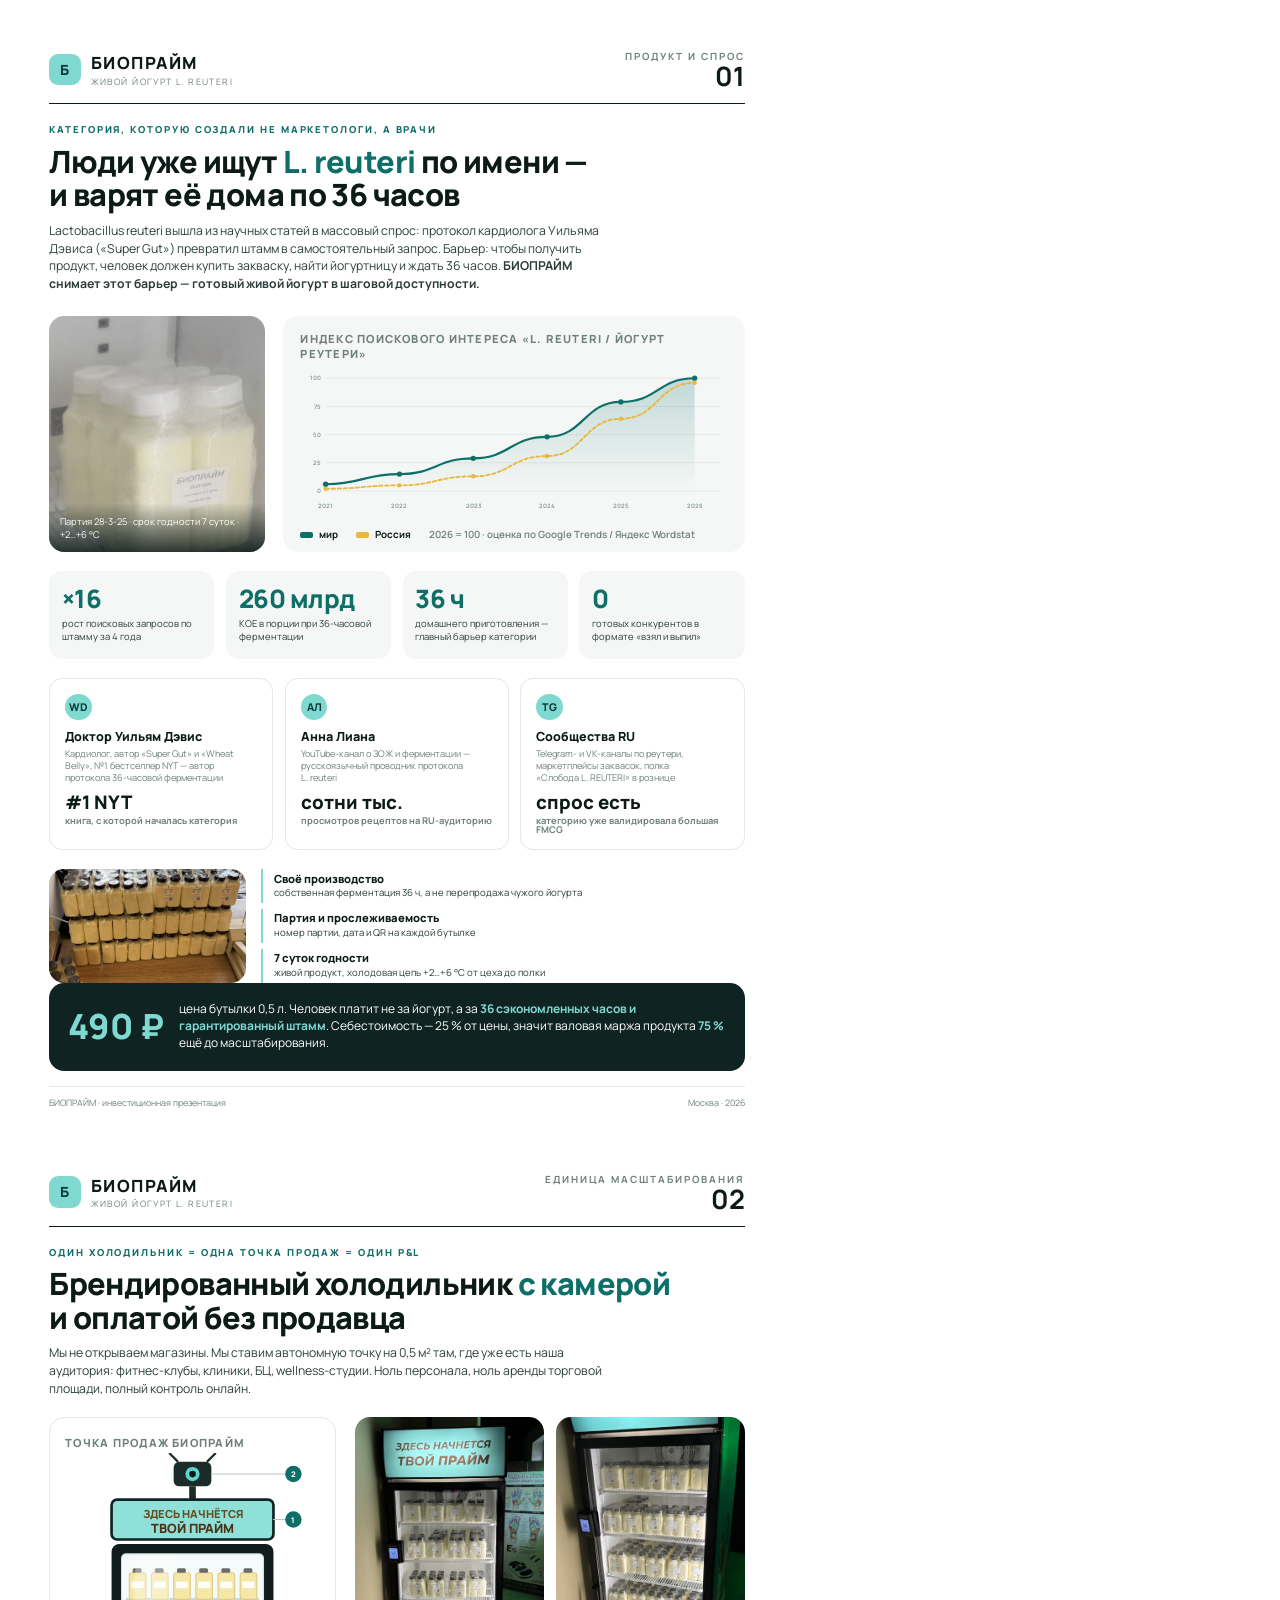
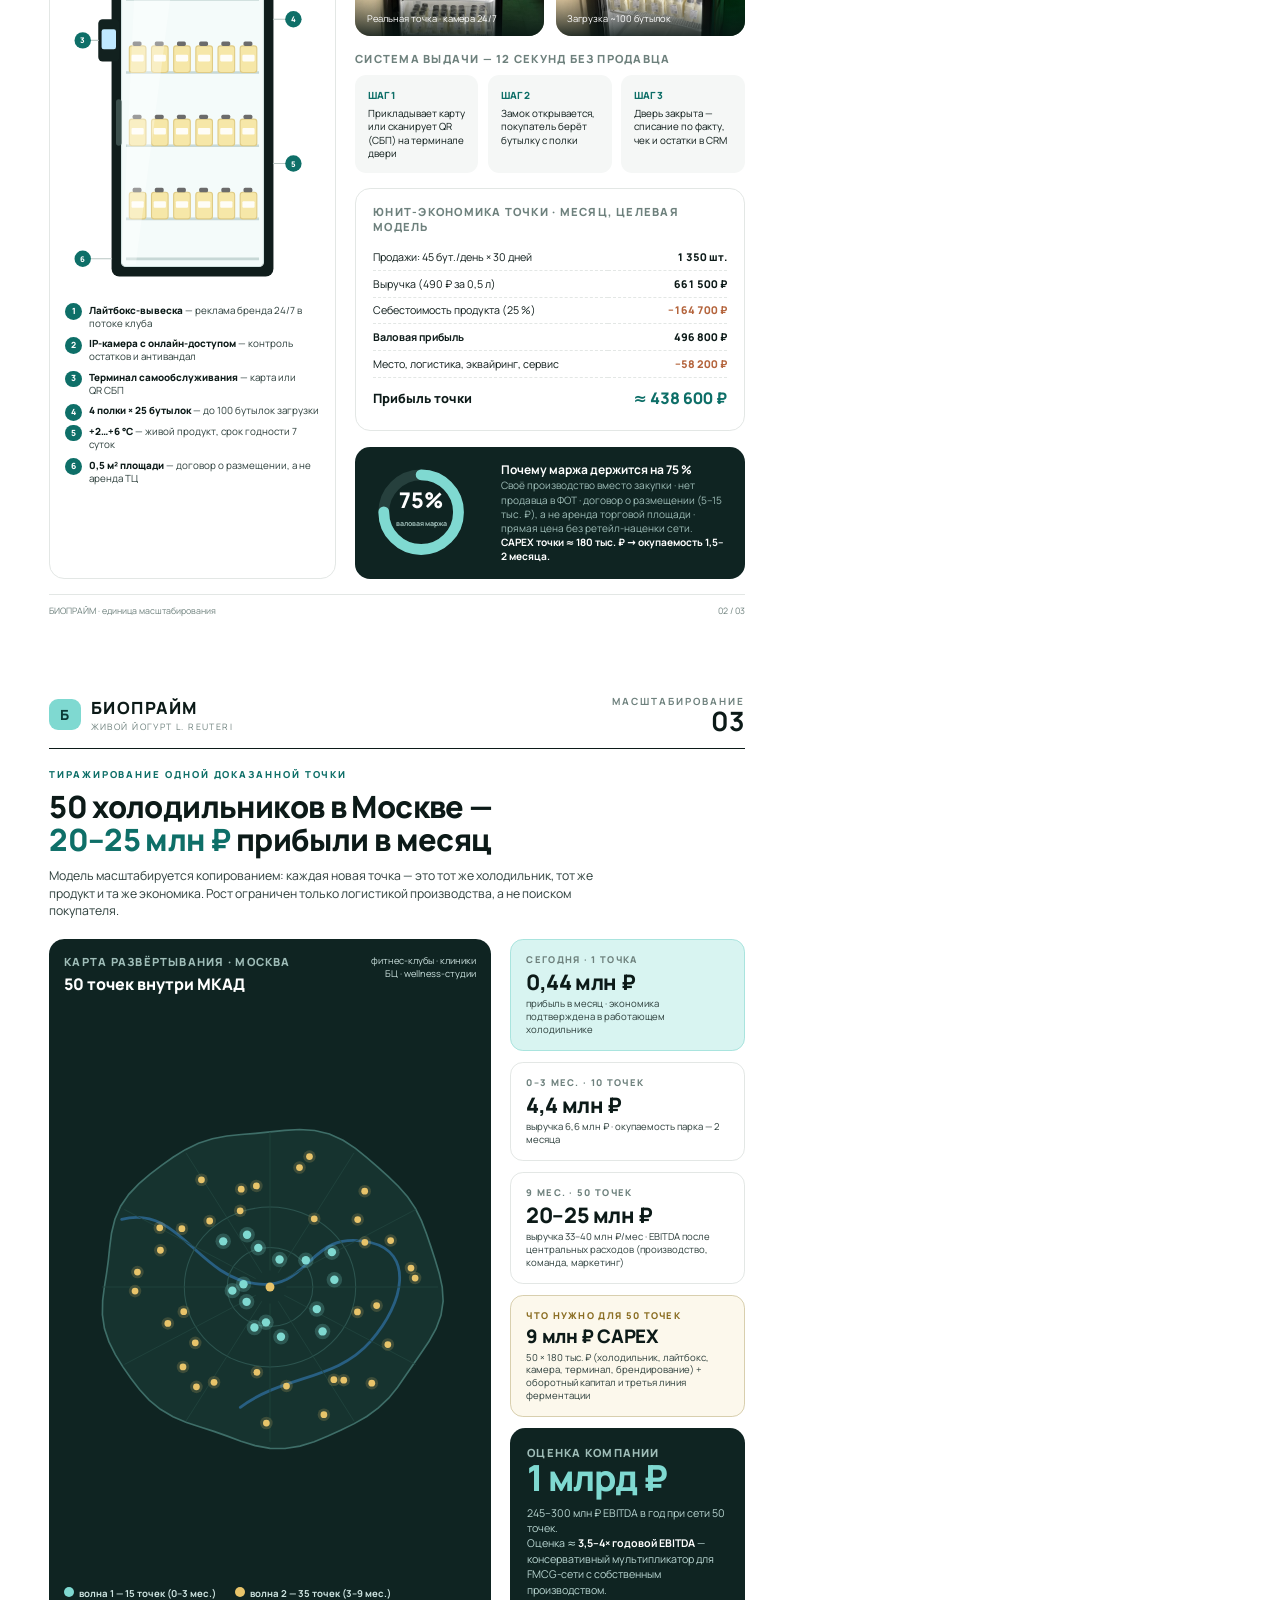
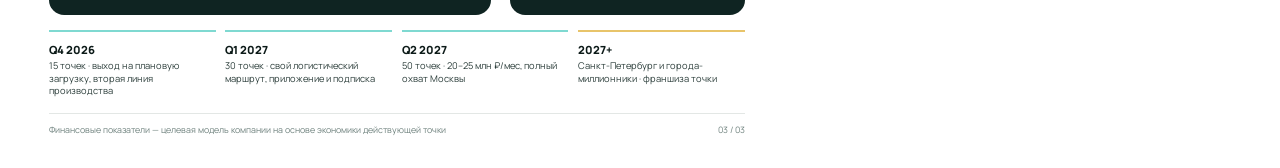
==== presentation/bioprime.html @ 1919e519 "Добавить 3-страничную PDF-презентацию БИОПРАЙМ Вертикальная презентация A4 на 3 страницы: - продукт " ====
<!DOCTYPE html>
<html lang="ru"><head><meta charset="utf-8">
<title>БИОПРАЙМ — презентация</title>
<link rel="stylesheet" href="fonts/manrope.css">
<style>
:root{
  --ink:#0C1A18; --ink2:#2C3E3B; --mut:#6E817D;
  --mint:#7FD9D1; --mint-l:#D8F4F1; --mint-d:#0E6F68;
  --gold:#E8C46A; --cream:#FBF8F1; --line:#E3E7E5;
  --panel:#F5F7F6; --dark:#0F2422;
}
*{box-sizing:border-box;margin:0;padding:0}
@page{size:A4 portrait;margin:0}
html,body{font-family:'Manrope','DejaVu Sans',sans-serif;color:var(--ink);
  -webkit-print-color-adjust:exact;print-color-adjust:exact}
.page{width:210mm;height:297mm;padding:13mm 13mm 9mm;position:relative;
  overflow:hidden;background:#fff;page-break-after:always;display:flex;flex-direction:column}
.page:last-child{page-break-after:auto}

/* ---------- шапка ---------- */
.head{display:flex;align-items:center;justify-content:space-between;
  padding-bottom:3.6mm;border-bottom:1.6px solid var(--ink);margin-bottom:5mm;flex:0 0 auto}
.brand{display:flex;align-items:center;gap:2.6mm}
.mark{width:8.4mm;height:8.4mm;border-radius:2.4mm;background:var(--mint);
  display:flex;align-items:center;justify-content:center;font-weight:800;
  font-size:10.5pt;color:#0B3B37}
.bname{font-weight:800;font-size:12.6pt;letter-spacing:.09em}
.btag{font-size:6.6pt;color:var(--mut);letter-spacing:.16em;text-transform:uppercase;margin-top:.4mm}
.pnum{font-size:7.4pt;letter-spacing:.2em;text-transform:uppercase;color:var(--mut);
  font-weight:700;text-align:right}
.pnum b{display:block;font-size:20pt;letter-spacing:0;color:var(--ink);line-height:1}

h1{font-size:23pt;line-height:1.1;font-weight:800;letter-spacing:-.02em}
h1 em{font-style:normal;color:var(--mint-d)}
.sub{font-size:9.2pt;color:var(--ink2);line-height:1.45;margin-top:2.6mm;max-width:150mm}
.kicker{font-size:7.2pt;font-weight:800;letter-spacing:.2em;text-transform:uppercase;
  color:var(--mint-d);margin-bottom:2.2mm}

.card{background:var(--panel);border-radius:4mm;padding:5mm}
.card.out{background:#fff;border:1px solid var(--line)}
.dark{background:var(--dark);color:#fff}
.dark .mut{color:#9FBDB8}
.mut{color:var(--mut)}
.ttl{font-size:8.4pt;font-weight:800;letter-spacing:.11em;text-transform:uppercase;color:var(--mut)}

/* ---------- страница 1 ---------- */
.p1-hero{display:grid;grid-template-columns:57mm 1fr;gap:5mm;margin-top:6mm;flex:0 0 auto}
.shot{border-radius:4mm;overflow:hidden;position:relative;background:#eee}
.shot img{width:100%;height:100%;object-fit:cover;display:block;object-position:center}
.shot .cap{position:absolute;left:0;right:0;bottom:0;padding:3mm;font-size:7pt;
  color:#fff;background:linear-gradient(transparent,rgba(6,20,18,.82))}
.spec{display:flex;flex-wrap:wrap;gap:1.6mm;margin-top:3mm}
.chip{font-size:7.2pt;font-weight:700;padding:1.3mm 2.6mm;border-radius:99px;
  background:var(--mint-l);color:#0B4B46}
.chip.g{background:#FBF1D8;color:#6B4E12}

.chart-wrap{padding:4mm 4.5mm 3mm}
.legend{display:flex;gap:5mm;font-size:7.4pt;font-weight:700;margin-top:1mm}
.legend i{display:inline-block;width:3.4mm;height:1.5mm;border-radius:2px;margin-right:1.4mm;
  vertical-align:middle}
svg text.ax{font-family:'Manrope',sans-serif;font-size:7px;fill:#8C9C99;font-weight:700}
.grid-l{stroke:#E3E7E5;stroke-width:1}
.ln-w{fill:none;stroke:#0E6F68;stroke-width:2.6;stroke-linecap:round}
.ln-r{fill:none;stroke:#E8B93F;stroke-width:2.2;stroke-dasharray:4 3;stroke-linecap:round}
.pt-w{fill:#0E6F68}.pt-r{fill:#E8B93F}
.ar{fill:url(#g1)}

.kpis{display:grid;grid-template-columns:repeat(4,1fr);gap:3mm;margin-top:5mm;flex:0 0 auto}
.kpi{background:var(--panel);border-radius:3.4mm;padding:4mm 3.4mm}
.kpi b{display:block;font-size:19pt;font-weight:800;line-height:1;letter-spacing:-.02em;
  color:var(--mint-d)}
.kpi span{display:block;font-size:7.1pt;color:var(--ink2);margin-top:1.8mm;line-height:1.35}

.voices{display:grid;grid-template-columns:repeat(3,1fr);gap:3mm;margin-top:5mm;flex:0 0 auto}
.voice{border:1px solid var(--line);border-radius:3.4mm;padding:4mm;position:relative}
.voice h4{font-size:9.4pt;font-weight:800;line-height:1.15}
.voice .role{font-size:6.9pt;color:var(--mut);margin-top:1mm;line-height:1.3;min-height:7mm}
.voice .num{font-size:14pt;font-weight:800;color:var(--ink);margin-top:2.4mm;line-height:1}
.voice .num s{text-decoration:none;font-size:7pt;color:var(--mut);display:block;
  font-weight:700;margin-top:1mm}
.ava{width:7mm;height:7mm;border-radius:99px;background:var(--mint);margin-bottom:2.6mm;
  display:flex;align-items:center;justify-content:center;font-weight:800;font-size:8pt;color:#0B3B37}

.prod{display:grid;grid-template-columns:52mm 1fr;gap:4mm;margin-top:5mm;
  align-items:stretch;flex:0 0 auto}
.prod .shot{height:30mm}
.prod .shot img{object-position:center 34%}
.prod-facts{display:grid;grid-template-rows:repeat(3,1fr);gap:1.6mm}
.prod-facts div{border-left:2.4px solid var(--mint);padding-left:3mm;display:flex;
  flex-direction:column;justify-content:center}
.prod-facts b{font-size:8.4pt;font-weight:800;line-height:1.1}
.prod-facts span{font-size:7.2pt;color:var(--ink2);line-height:1.3;margin-top:.6mm}
.insight{margin-top:auto;border-radius:4mm;padding:5mm;display:flex;gap:4mm;align-items:center}
.insight .big{font-size:26pt;font-weight:800;line-height:1;color:var(--mint);white-space:nowrap}
.insight p{font-size:9pt;line-height:1.4}
.insight p b{color:var(--mint)}

/* ---------- страница 2 ---------- */
.p2{display:grid;grid-template-columns:76mm 1fr;gap:5mm;margin-top:5mm;flex:1 1 auto}
.p2 .right{display:flex;flex-direction:column;gap:4mm}
.photos{display:grid;grid-template-columns:1fr 1fr;gap:3mm;height:58mm}
.photos .shot img{object-position:center 38%}
.photos .shot{height:100%}
.flow{display:grid;grid-template-columns:repeat(3,1fr);gap:2.6mm}
.step{background:var(--panel);border-radius:3mm;padding:3.4mm;position:relative}
.step b{display:block;font-size:7.4pt;color:var(--mint-d);font-weight:800;margin-bottom:1.4mm}
.step span{font-size:7.4pt;line-height:1.35;display:block}
.eco{border:1px solid var(--line);border-radius:4mm;padding:4mm 4.5mm}
.eco table{width:100%;border-collapse:collapse;font-size:8pt}
.eco td{padding:1.55mm 0;border-bottom:1px dashed var(--line)}
.eco td:last-child{text-align:right;font-weight:800;font-variant-numeric:tabular-nums}
.eco tr.tot td{border-bottom:none;padding-top:2.6mm;font-size:9.6pt;font-weight:800}
.eco tr.tot td:last-child{color:var(--mint-d);font-size:12pt}
.eco tr.neg td:last-child{color:#B4643C}
.mar{display:grid;grid-template-columns:30mm 1fr;gap:4mm;align-items:center}
.mar .lab{font-size:7.6pt;line-height:1.4}
svg .donut-bg{fill:none;stroke:#26403D;stroke-width:11}
svg .donut-v{fill:none;stroke:var(--mint);stroke-width:11;stroke-linecap:round}

.clist{margin:3mm 0 0 0;padding:0;list-style:none;counter-reset:c}
.clist li{counter-increment:c;position:relative;padding-left:6.4mm;font-size:7.4pt;
  line-height:1.3;color:var(--ink2);margin-bottom:2.1mm}
.clist li:last-child{margin-bottom:0}
.clist li b{color:var(--ink);font-weight:800}
.clist li::before{content:counter(c);position:absolute;left:0;top:-.1mm;width:4.4mm;height:4.4mm;
  border-radius:99px;background:var(--mint-d);color:#fff;font-size:6.4pt;font-weight:800;
  display:flex;align-items:center;justify-content:center}
.fridge-lab{font-family:'Manrope',sans-serif;font-size:7.4px;fill:#2C3E3B;font-weight:700}
.fridge-lab.t{font-size:8px;fill:#0C1A18;font-weight:800}
.lead{stroke:#B9C6C3;stroke-width:1}
.bullet{fill:#0E6F68}
.bullet-t{font-family:'Manrope',sans-serif;font-size:7px;fill:#fff;font-weight:800}

/* ---------- страница 3 ---------- */
.p3{display:grid;grid-template-columns:1fr 62mm;gap:5mm;margin-top:5mm;flex:1 1 auto}
.mapcard{background:var(--dark);border-radius:4mm;padding:4mm;position:relative;
  display:flex;flex-direction:column}
.mk-fill{fill:#16332F;stroke:none}
.mk-ring{fill:none;stroke:#3E6E68;stroke-width:2}
.ttk,.sad{fill:none;stroke:#2C544F;stroke-width:1.3}
.radial{stroke:#22453F;stroke-width:1}
.river{fill:none;stroke:#2E6E9E;stroke-width:3.4;stroke-linecap:round;opacity:.75}
.river2{fill:none;stroke:#2E6E9E;stroke-width:2.4;stroke-linecap:round;opacity:.55}
.kremlin{fill:#E8C46A}
.dot1{fill:#7FD9D1}.dot1-h{fill:#7FD9D1;opacity:.22}
.dot2{fill:#E8C46A}.dot2-h{fill:#E8C46A;opacity:.18}
.maplegend{display:flex;gap:5mm;font-size:7.2pt;color:#CDE3E0;font-weight:700;margin-top:2mm}
.maplegend i{width:2.6mm;height:2.6mm;border-radius:99px;display:inline-block;margin-right:1.4mm}
.ladder{display:flex;flex-direction:column;gap:3mm}
.p3>div:last-child{display:flex;flex-direction:column}
.rung{border:1px solid var(--line);border-radius:3.4mm;padding:3.4mm 4mm;position:relative}
.rung.now{background:var(--mint-l);border-color:#A9E4DE}
.rung .n{font-size:7pt;font-weight:800;letter-spacing:.14em;text-transform:uppercase;color:var(--mut)}
.rung .v{font-size:16pt;font-weight:800;line-height:1.05;margin-top:1.4mm;letter-spacing:-.02em}
.rung .d{font-size:7.2pt;color:var(--ink2);margin-top:1.2mm;line-height:1.35}
.val{margin-top:3mm;border-radius:4mm;padding:4.5mm}
.val .v{font-size:27pt;font-weight:800;line-height:1;color:var(--mint);letter-spacing:-.03em}
.val .d{font-size:8pt;color:#B9D6D2;margin-top:2.4mm;line-height:1.45}
.tl{display:grid;grid-template-columns:repeat(4,1fr);gap:2.6mm;margin-top:4mm;flex:0 0 auto}
.tl .t{border-top:2.4px solid var(--mint);padding-top:2.6mm}
.tl .t b{display:block;font-size:8.4pt;font-weight:800}
.tl .t span{font-size:7pt;color:var(--ink2);line-height:1.35;display:block;margin-top:.8mm}
.tl .t.g{border-color:var(--gold)}

.foot{margin-top:4mm;padding-top:2.6mm;border-top:1px solid var(--line);
  display:flex;justify-content:space-between;font-size:6.6pt;color:var(--mut);flex:0 0 auto}
</style></head><body>

<!-- ============================ СТРАНИЦА 1 ============================ -->
<section class="page">
  <div class="head">
    <div class="brand"><div class="mark">Б</div>
      <div><div class="bname">БИОПРАЙМ</div><div class="btag">Живой йогурт L. reuteri</div></div></div>
    <div class="pnum">Продукт и спрос<b>01</b></div>
  </div>

  <div class="kicker">Категория, которую создали не маркетологи, а врачи</div>
  <h1>Люди уже ищут <em>L. reuteri</em> по имени —<br>и варят её дома по 36 часов</h1>
  <p class="sub">Lactobacillus reuteri вышла из научных статей в массовый спрос: протокол
  кардиолога Уильяма Дэвиса («Super Gut») превратил штамм в самостоятельный запрос.
  Барьер: чтобы получить продукт, человек должен купить закваску, найти йогуртницу
  и ждать 36 часов. <b>БИОПРАЙМ снимает этот барьер — готовый живой йогурт в шаговой доступности.</b></p>

  <div class="p1-hero">
    <div class="shot"><img src="assets/p_bottle.jpg" alt="Бутылка БИОПРАЙМ">
      <div class="cap">Партия 28-3-25 · срок годности 7 суток · +2…+6 °C</div></div>
    <div class="card chart-wrap">
      <div class="ttl">Индекс поискового интереса «L. reuteri / йогурт реутери»</div>
      <svg viewBox="0 0 500 175" style="width:100%;height:auto;margin-top:2mm">
        <defs><linearGradient id="g1" x1="0" y1="0" x2="0" y2="1">
          <stop offset="0" stop-color="#0E6F68" stop-opacity=".22"/>
          <stop offset="1" stop-color="#0E6F68" stop-opacity="0"/></linearGradient></defs>
        <line class="grid-l" x1="30" y1="144.0" x2="492" y2="144.0"/>
<text class="ax" x="24" y="146.5" text-anchor="end">0</text>
<line class="grid-l" x1="30" y1="111.0" x2="492" y2="111.0"/>
<text class="ax" x="24" y="113.5" text-anchor="end">25</text>
<line class="grid-l" x1="30" y1="78.0" x2="492" y2="78.0"/>
<text class="ax" x="24" y="80.5" text-anchor="end">50</text>
<line class="grid-l" x1="30" y1="45.0" x2="492" y2="45.0"/>
<text class="ax" x="24" y="47.5" text-anchor="end">75</text>
<line class="grid-l" x1="30" y1="12.0" x2="492" y2="12.0"/>
<text class="ax" x="24" y="14.5" text-anchor="end">100</text>
        <path class="ar" d="M 30.0 136.1 C 73.2 136.1 73.2 124.2 116.4 124.2 C 159.6 124.2 159.6 105.7 202.8 105.7 C 246.0 105.7 246.0 80.6 289.2 80.6 C 332.4 80.6 332.4 39.7 375.6 39.7 C 418.8 39.7 418.8 12.0 462.0 12.0 L 462.0 144.0 L 30.0 144.0 Z"/>
        <path class="ln-r" d="M 30.0 141.4 C 73.2 141.4 73.2 137.4 116.4 137.4 C 159.6 137.4 159.6 126.8 202.8 126.8 C 246.0 126.8 246.0 103.1 289.2 103.1 C 332.4 103.1 332.4 59.5 375.6 59.5 C 418.8 59.5 418.8 17.3 462.0 17.3"/>
        <path class="ln-w" d="M 30.0 136.1 C 73.2 136.1 73.2 124.2 116.4 124.2 C 159.6 124.2 159.6 105.7 202.8 105.7 C 246.0 105.7 246.0 80.6 289.2 80.6 C 332.4 80.6 332.4 39.7 375.6 39.7 C 418.8 39.7 418.8 12.0 462.0 12.0"/>
        <circle class="pt-w" cx="30.0" cy="136.1" r="3.1"/>
<circle class="pt-w" cx="116.4" cy="124.2" r="3.1"/>
<circle class="pt-w" cx="202.8" cy="105.7" r="3.1"/>
<circle class="pt-w" cx="289.2" cy="80.6" r="3.1"/>
<circle class="pt-w" cx="375.6" cy="39.7" r="3.1"/>
<circle class="pt-w" cx="462.0" cy="12.0" r="3.1"/><circle class="pt-r" cx="30.0" cy="141.4" r="2.6"/>
<circle class="pt-r" cx="116.4" cy="137.4" r="2.6"/>
<circle class="pt-r" cx="202.8" cy="126.8" r="2.6"/>
<circle class="pt-r" cx="289.2" cy="103.1" r="2.6"/>
<circle class="pt-r" cx="375.6" cy="59.5" r="2.6"/>
<circle class="pt-r" cx="462.0" cy="17.3" r="2.6"/><text class="ax" x="30.0" y="164" text-anchor="middle">2021</text>
<text class="ax" x="116.4" y="164" text-anchor="middle">2022</text>
<text class="ax" x="202.8" y="164" text-anchor="middle">2023</text>
<text class="ax" x="289.2" y="164" text-anchor="middle">2024</text>
<text class="ax" x="375.6" y="164" text-anchor="middle">2025</text>
<text class="ax" x="462.0" y="164" text-anchor="middle">2026</text>
      </svg>
      <div class="legend"><span><i style="background:#0E6F68"></i>мир</span>
        <span><i style="background:#E8B93F"></i>Россия</span>
        <span class="mut" style="font-weight:600">2026 = 100 · оценка по Google&nbsp;Trends / Яндекс&nbsp;Wordstat</span></div>
    </div>
  </div>

  <div class="kpis">
    <div class="kpi"><b>×16</b><span>рост поисковых запросов по штамму за 4 года</span></div>
    <div class="kpi"><b>260 млрд</b><span>КОЕ в порции при 36-часовой ферментации</span></div>
    <div class="kpi"><b>36 ч</b><span>домашнего приготовления — главный барьер категории</span></div>
    <div class="kpi"><b>0</b><span>готовых конкурентов в формате «взял и выпил»</span></div>
  </div>

  <div class="voices">
    <div class="voice"><div class="ava">WD</div>
      <h4>Доктор Уильям Дэвис</h4>
      <div class="role">Кардиолог, автор «Super Gut» и «Wheat Belly», №1 бестселлер NYT — автор протокола 36-часовой ферментации</div>
      <div class="num">#1 NYT<s>книга, с которой началась категория</s></div></div>
    <div class="voice"><div class="ava">АЛ</div>
      <h4>Анна Лиана</h4>
      <div class="role">YouTube-канал о ЗОЖ и ферментации — русскоязычный проводник протокола L.&nbsp;reuteri</div>
      <div class="num">сотни тыс.<s>просмотров рецептов на RU-аудиторию</s></div></div>
    <div class="voice"><div class="ava">TG</div>
      <h4>Сообщества RU</h4>
      <div class="role">Telegram- и VK-каналы по реутери, маркетплейсы заквасок, полка «Слобода&nbsp;L.&nbsp;REUTERI» в рознице</div>
      <div class="num">спрос есть<s>категорию уже валидировала большая FMCG</s></div></div>
  </div>

  <div class="prod">
    <div class="shot"><img src="assets/p_batch.jpg" alt="Партия БИОПРАЙМ"></div>
    <div class="prod-facts">
      <div><b>Своё производство</b><span>собственная ферментация 36 ч, а не перепродажа чужого йогурта</span></div>
      <div><b>Партия и прослеживаемость</b><span>номер партии, дата и QR на каждой бутылке</span></div>
      <div><b>7 суток годности</b><span>живой продукт, холодовая цепь +2…+6 °C от цеха до полки</span></div>
    </div>
  </div>

  <div class="insight card dark">
    <div class="big">490 ₽</div>
    <p>цена бутылки 0,5 л. Человек платит не за йогурт, а за <b>36 сэкономленных часов
    и гарантированный штамм</b>. Себестоимость — 25 % от цены, значит валовая маржа продукта
    <b>75&nbsp;%</b> ещё до масштабирования.</p>
  </div>

  <div class="foot"><span>БИОПРАЙМ · инвестиционная презентация</span>
    <span>Москва · 2026</span></div>
</section>

<!-- ============================ СТРАНИЦА 2 ============================ -->
<section class="page">
  <div class="head">
    <div class="brand"><div class="mark">Б</div>
      <div><div class="bname">БИОПРАЙМ</div><div class="btag">Живой йогурт L. reuteri</div></div></div>
    <div class="pnum">Единица масштабирования<b>02</b></div>
  </div>

  <div class="kicker">Один холодильник = одна точка продаж = один P&amp;L</div>
  <h1>Брендированный холодильник <em>с камерой</em><br>и оплатой без продавца</h1>
  <p class="sub">Мы не открываем магазины. Мы ставим автономную точку на 0,5 м² там, где уже есть
  наша аудитория: фитнес-клубы, клиники, БЦ, wellness-студии. Ноль персонала, ноль аренды торговой
  площади, полный контроль онлайн.</p>

  <div class="p2">
    <div class="card out" style="padding:4.5mm 4mm;display:flex;flex-direction:column">
      <div class="ttl" style="margin-bottom:1mm">Точка продаж БИОПРАЙМ</div>
      <svg viewBox="0 0 230 396" style="width:100%;height:auto">
        <!-- камера -->
        <rect x="98" y="8" width="34" height="22" rx="5" fill="#1B2B29"/>
        <circle cx="115" cy="19" r="6.4" fill="#5BD6CE"/><circle cx="115" cy="19" r="3" fill="#0B1A19"/>
        <rect x="112" y="30" width="6" height="12" fill="#1B2B29"/>
        <line x1="102" y1="8" x2="94" y2="0" stroke="#1B2B29" stroke-width="2"/>
        <line x1="128" y1="8" x2="136" y2="0" stroke="#1B2B29" stroke-width="2"/>
        <!-- лайтбокс -->
        <rect x="42" y="42" width="146" height="36" rx="5" fill="#8EE0D9" stroke="#0F2422" stroke-width="2.4"/>
        <text x="115" y="59" text-anchor="middle" font-family="Manrope" font-size="10" font-weight="800" fill="#6A4A22">ЗДЕСЬ НАЧНЁТСЯ</text>
        <text x="115" y="72" text-anchor="middle" font-family="Manrope" font-size="11.5" font-weight="800" fill="#4A3214">ТВОЙ ПРАЙМ</text>
        <!-- корпус -->
        <rect x="42" y="82" width="146" height="300" rx="7" fill="#101D1C"/>
        <rect x="51" y="91" width="128" height="282" rx="4" fill="#F4FBFA" stroke="#D3E3E1"/>
        <line x1="55" y1="132" x2="175" y2="132" stroke="#C7D8D6" stroke-width="2.4"/>
<rect x="58" y="108" width="15" height="24" rx="2.4" fill="#F6E7A8" stroke="#DFCB85"/><rect x="61" y="104" width="8" height="4" rx="1.4" fill="#6B6B6B"/><rect x="60" y="116" width="11" height="6" rx="1" fill="#fff" opacity=".9"/>
<rect x="78" y="108" width="15" height="24" rx="2.4" fill="#F6E7A8" stroke="#DFCB85"/><rect x="81" y="104" width="8" height="4" rx="1.4" fill="#6B6B6B"/><rect x="80" y="116" width="11" height="6" rx="1" fill="#fff" opacity=".9"/>
<rect x="98" y="108" width="15" height="24" rx="2.4" fill="#F6E7A8" stroke="#DFCB85"/><rect x="101" y="104" width="8" height="4" rx="1.4" fill="#6B6B6B"/><rect x="100" y="116" width="11" height="6" rx="1" fill="#fff" opacity=".9"/>
<rect x="118" y="108" width="15" height="24" rx="2.4" fill="#F6E7A8" stroke="#DFCB85"/><rect x="121" y="104" width="8" height="4" rx="1.4" fill="#6B6B6B"/><rect x="120" y="116" width="11" height="6" rx="1" fill="#fff" opacity=".9"/>
<rect x="138" y="108" width="15" height="24" rx="2.4" fill="#F6E7A8" stroke="#DFCB85"/><rect x="141" y="104" width="8" height="4" rx="1.4" fill="#6B6B6B"/><rect x="140" y="116" width="11" height="6" rx="1" fill="#fff" opacity=".9"/>
<rect x="158" y="108" width="15" height="24" rx="2.4" fill="#F6E7A8" stroke="#DFCB85"/><rect x="161" y="104" width="8" height="4" rx="1.4" fill="#6B6B6B"/><rect x="160" y="116" width="11" height="6" rx="1" fill="#fff" opacity=".9"/>
<line x1="55" y1="198" x2="175" y2="198" stroke="#C7D8D6" stroke-width="2.4"/>
<rect x="58" y="174" width="15" height="24" rx="2.4" fill="#F6E7A8" stroke="#DFCB85"/><rect x="61" y="170" width="8" height="4" rx="1.4" fill="#6B6B6B"/><rect x="60" y="182" width="11" height="6" rx="1" fill="#fff" opacity=".9"/>
<rect x="78" y="174" width="15" height="24" rx="2.4" fill="#F6E7A8" stroke="#DFCB85"/><rect x="81" y="170" width="8" height="4" rx="1.4" fill="#6B6B6B"/><rect x="80" y="182" width="11" height="6" rx="1" fill="#fff" opacity=".9"/>
<rect x="98" y="174" width="15" height="24" rx="2.4" fill="#F6E7A8" stroke="#DFCB85"/><rect x="101" y="170" width="8" height="4" rx="1.4" fill="#6B6B6B"/><rect x="100" y="182" width="11" height="6" rx="1" fill="#fff" opacity=".9"/>
<rect x="118" y="174" width="15" height="24" rx="2.4" fill="#F6E7A8" stroke="#DFCB85"/><rect x="121" y="170" width="8" height="4" rx="1.4" fill="#6B6B6B"/><rect x="120" y="182" width="11" height="6" rx="1" fill="#fff" opacity=".9"/>
<rect x="138" y="174" width="15" height="24" rx="2.4" fill="#F6E7A8" stroke="#DFCB85"/><rect x="141" y="170" width="8" height="4" rx="1.4" fill="#6B6B6B"/><rect x="140" y="182" width="11" height="6" rx="1" fill="#fff" opacity=".9"/>
<rect x="158" y="174" width="15" height="24" rx="2.4" fill="#F6E7A8" stroke="#DFCB85"/><rect x="161" y="170" width="8" height="4" rx="1.4" fill="#6B6B6B"/><rect x="160" y="182" width="11" height="6" rx="1" fill="#fff" opacity=".9"/>
<line x1="55" y1="264" x2="175" y2="264" stroke="#C7D8D6" stroke-width="2.4"/>
<rect x="58" y="240" width="15" height="24" rx="2.4" fill="#F6E7A8" stroke="#DFCB85"/><rect x="61" y="236" width="8" height="4" rx="1.4" fill="#6B6B6B"/><rect x="60" y="248" width="11" height="6" rx="1" fill="#fff" opacity=".9"/>
<rect x="78" y="240" width="15" height="24" rx="2.4" fill="#F6E7A8" stroke="#DFCB85"/><rect x="81" y="236" width="8" height="4" rx="1.4" fill="#6B6B6B"/><rect x="80" y="248" width="11" height="6" rx="1" fill="#fff" opacity=".9"/>
<rect x="98" y="240" width="15" height="24" rx="2.4" fill="#F6E7A8" stroke="#DFCB85"/><rect x="101" y="236" width="8" height="4" rx="1.4" fill="#6B6B6B"/><rect x="100" y="248" width="11" height="6" rx="1" fill="#fff" opacity=".9"/>
<rect x="118" y="240" width="15" height="24" rx="2.4" fill="#F6E7A8" stroke="#DFCB85"/><rect x="121" y="236" width="8" height="4" rx="1.4" fill="#6B6B6B"/><rect x="120" y="248" width="11" height="6" rx="1" fill="#fff" opacity=".9"/>
<rect x="138" y="240" width="15" height="24" rx="2.4" fill="#F6E7A8" stroke="#DFCB85"/><rect x="141" y="236" width="8" height="4" rx="1.4" fill="#6B6B6B"/><rect x="140" y="248" width="11" height="6" rx="1" fill="#fff" opacity=".9"/>
<rect x="158" y="240" width="15" height="24" rx="2.4" fill="#F6E7A8" stroke="#DFCB85"/><rect x="161" y="236" width="8" height="4" rx="1.4" fill="#6B6B6B"/><rect x="160" y="248" width="11" height="6" rx="1" fill="#fff" opacity=".9"/>
<line x1="55" y1="330" x2="175" y2="330" stroke="#C7D8D6" stroke-width="2.4"/>
<rect x="58" y="306" width="15" height="24" rx="2.4" fill="#F6E7A8" stroke="#DFCB85"/><rect x="61" y="302" width="8" height="4" rx="1.4" fill="#6B6B6B"/><rect x="60" y="314" width="11" height="6" rx="1" fill="#fff" opacity=".9"/>
<rect x="78" y="306" width="15" height="24" rx="2.4" fill="#F6E7A8" stroke="#DFCB85"/><rect x="81" y="302" width="8" height="4" rx="1.4" fill="#6B6B6B"/><rect x="80" y="314" width="11" height="6" rx="1" fill="#fff" opacity=".9"/>
<rect x="98" y="306" width="15" height="24" rx="2.4" fill="#F6E7A8" stroke="#DFCB85"/><rect x="101" y="302" width="8" height="4" rx="1.4" fill="#6B6B6B"/><rect x="100" y="314" width="11" height="6" rx="1" fill="#fff" opacity=".9"/>
<rect x="118" y="306" width="15" height="24" rx="2.4" fill="#F6E7A8" stroke="#DFCB85"/><rect x="121" y="302" width="8" height="4" rx="1.4" fill="#6B6B6B"/><rect x="120" y="314" width="11" height="6" rx="1" fill="#fff" opacity=".9"/>
<rect x="138" y="306" width="15" height="24" rx="2.4" fill="#F6E7A8" stroke="#DFCB85"/><rect x="141" y="302" width="8" height="4" rx="1.4" fill="#6B6B6B"/><rect x="140" y="314" width="11" height="6" rx="1" fill="#fff" opacity=".9"/>
<rect x="158" y="306" width="15" height="24" rx="2.4" fill="#F6E7A8" stroke="#DFCB85"/><rect x="161" y="302" width="8" height="4" rx="1.4" fill="#6B6B6B"/><rect x="160" y="314" width="11" height="6" rx="1" fill="#fff" opacity=".9"/>
<line x1="55" y1="366" x2="175" y2="366" stroke="#C7D8D6" stroke-width="2.4"/>
        <path d="M 64 93 L 100 93 L 64 371 L 51 371 Z" fill="#fff" opacity=".32"/>
        <!-- терминал -->
        <rect x="30" y="150" width="19" height="38" rx="4" fill="#12211F"/>
        <rect x="33" y="159" width="13" height="18" rx="2" fill="#BFE9FF"/>
        <!-- ручка -->
        <rect x="46" y="222" width="5" height="42" rx="2.5" fill="#3B4F4C"/>
        <!-- выноски -->
        <g stroke-linecap="round">
          <line class="lead" x1="188" y1="60" x2="206" y2="60"/>
          <line class="lead" x1="132" y1="19" x2="206" y2="19"/>
          <line class="lead" x1="30" y1="169" x2="16" y2="169"/>
          <line class="lead" x1="188" y1="150" x2="206" y2="150"/>
          <line class="lead" x1="188" y1="280" x2="206" y2="280"/>
          <line class="lead" x1="42" y1="366" x2="16" y2="366"/>
        </g>
        <circle class="bullet" cx="206" cy="60" r="7.4"/><text class="bullet-t" x="206" y="62.8" text-anchor="middle">1</text>
<circle class="bullet" cx="206" cy="19" r="7.4"/><text class="bullet-t" x="206" y="21.8" text-anchor="middle">2</text>
<circle class="bullet" cx="16" cy="169" r="7.4"/><text class="bullet-t" x="16" y="171.8" text-anchor="middle">3</text>
<circle class="bullet" cx="206" cy="150" r="7.4"/><text class="bullet-t" x="206" y="152.8" text-anchor="middle">4</text>
<circle class="bullet" cx="206" cy="280" r="7.4"/><text class="bullet-t" x="206" y="282.8" text-anchor="middle">5</text>
<circle class="bullet" cx="16" cy="366" r="7.4"/><text class="bullet-t" x="16" y="368.8" text-anchor="middle">6</text>
      </svg>
      <ol class="clist">
        <li><b>Лайтбокс-вывеска</b> — реклама бренда 24/7 в потоке клуба</li>
        <li><b>IP-камера с онлайн-доступом</b> — контроль остатков и антивандал</li>
        <li><b>Терминал самообслуживания</b> — карта или QR&nbsp;СБП</li>
        <li><b>4 полки × 25 бутылок</b> — до 100 бутылок загрузки</li>
        <li><b>+2…+6 °C</b> — живой продукт, срок годности 7 суток</li>
        <li><b>0,5 м² площади</b> — договор о размещении, а не аренда ТЦ</li>
      </ol>
    </div>

    <div class="right">
      <div class="photos">
        <div class="shot"><img src="assets/p_fridge_cam.jpg" alt="Холодильник с камерой">
          <div class="cap">Реальная точка · камера 24/7</div></div>
        <div class="shot"><img src="assets/p_fridge_full.jpg" alt="Холодильник БИОПРАЙМ">
          <div class="cap">Загрузка ~100 бутылок</div></div>
      </div>

      <div>
        <div class="ttl" style="margin-bottom:2.4mm">Система выдачи — 12 секунд без продавца</div>
        <div class="flow">
          <div class="step"><b>ШАГ 1</b><span>Прикладывает карту или сканирует QR (СБП) на терминале двери</span></div>
          <div class="step"><b>ШАГ 2</b><span>Замок открывается, покупатель берёт бутылку с полки</span></div>
          <div class="step"><b>ШАГ 3</b><span>Дверь закрыта — списание по факту, чек и остатки в CRM</span></div>
        </div>
      </div>

      <div class="eco">
        <div class="ttl" style="margin-bottom:2.6mm">Юнит-экономика точки · месяц, целевая модель</div>
        <table>
          <tr><td>Продажи: 45 бут./день × 30 дней</td><td>1 350 шт.</td></tr>
          <tr><td>Выручка (490 ₽ за 0,5 л)</td><td>661 500 ₽</td></tr>
          <tr class="neg"><td>Себестоимость продукта (25 %)</td><td>−164 700 ₽</td></tr>
          <tr><td><b>Валовая прибыль</b></td><td>496 800 ₽</td></tr>
          <tr class="neg"><td>Место, логистика, эквайринг, сервис</td><td>−58 200 ₽</td></tr>
          <tr class="tot"><td>Прибыль точки</td><td>≈ 438 600 ₽</td></tr>
        </table>
      </div>

      <div class="card dark" style="padding:4mm 4.5mm">
        <div class="mar">
          <svg viewBox="0 0 100 100" style="width:26mm;height:26mm">
            <circle class="donut-bg" cx="50" cy="50" r="38"/>
            <circle class="donut-v" cx="50" cy="50" r="38"
              stroke-dasharray="179 239" transform="rotate(-90 50 50)"/>
            <text x="50" y="46" text-anchor="middle" font-family="Manrope" font-size="22"
              font-weight="800" fill="#fff">75%</text>
            <text x="50" y="64" text-anchor="middle" font-family="Manrope" font-size="7.2"
              font-weight="700" fill="#9FBDB8">валовая маржа</text>
          </svg>
          <div class="lab">
            <b style="font-size:9pt">Почему маржа держится на 75 %</b><br>
            <span class="mut">Своё производство вместо закупки · нет продавца в ФОТ ·
            договор о размещении (5–15 тыс. ₽), а не аренда торговой площади ·
            прямая цена без ретейл-наценки сети.<br>
            <b style="color:#fff">CAPEX точки ≈ 180 тыс. ₽ → окупаемость 1,5–2 месяца.</b></span>
          </div>
        </div>
      </div>
    </div>
  </div>

  <div class="foot"><span>БИОПРАЙМ · единица масштабирования</span><span>02 / 03</span></div>
</section>

<!-- ============================ СТРАНИЦА 3 ============================ -->
<section class="page">
  <div class="head">
    <div class="brand"><div class="mark">Б</div>
      <div><div class="bname">БИОПРАЙМ</div><div class="btag">Живой йогурт L. reuteri</div></div></div>
    <div class="pnum">Масштабирование<b>03</b></div>
  </div>

  <div class="kicker">Тиражирование одной доказанной точки</div>
  <h1>50 холодильников в Москве —<br><em>20–25 млн ₽</em> прибыли в месяц</h1>
  <p class="sub">Модель масштабируется копированием: каждая новая точка — это тот же холодильник,
  тот же продукт и та же экономика. Рост ограничен только логистикой производства,
  а не поиском покупателя.</p>

  <div class="p3">
    <div class="mapcard">
      <div style="display:flex;justify-content:space-between;align-items:flex-start">
        <div><div class="ttl" style="color:#9FBDB8">Карта развёртывания · Москва</div>
        <div style="font-size:12pt;font-weight:800;color:#fff;margin-top:1mm">50 точек внутри МКАД</div></div>
        <div style="text-align:right;color:#CDE3E0;font-size:7pt;line-height:1.4">
          фитнес-клубы · клиники<br>БЦ · wellness-студии</div>
      </div>
      <div style="flex:1 1 auto;display:flex;align-items:center"><svg viewBox="0 0 500 500" style="width:100%;height:auto"><path d="M 459.0 250.0 L 460.1 267.2 L 457.5 284.3 L 451.5 300.6 L 443.0 315.8 L 433.4 330.1 L 423.8 344.0 L 414.4 357.8 L 404.8 371.6 L 394.0 384.9 L 381.5 396.8 L 367.4 407.1 L 352.2 415.8 L 336.4 423.6 L 320.3 430.9 L 303.7 437.7 L 286.3 443.1 L 268.3 446.0 L 250.0 445.8 L 232.0 442.5 L 214.8 437.1 L 198.2 431.0 L 181.9 425.2 L 165.4 419.9 L 148.7 414.4 L 132.3 407.4 L 117.0 398.4 L 103.4 387.3 L 91.6 374.5 L 81.1 360.8 L 71.3 346.6 L 62.3 332.0 L 54.6 316.6 L 49.1 300.4 L 46.6 283.6 L 46.9 266.6 L 49.0 250.0 L 51.6 233.7 L 53.8 217.6 L 55.5 201.2 L 57.7 184.4 L 61.8 167.8 L 68.7 152.0 L 78.6 137.6 L 90.7 124.8 L 104.1 113.4 L 118.0 102.7 L 132.3 92.5 L 147.2 83.3 L 163.2 75.6 L 180.1 70.1 L 197.6 66.8 L 215.2 64.9 L 232.6 63.5 L 250.0 61.8 L 267.8 59.9 L 286.0 58.9 L 304.3 60.1 L 322.1 64.4 L 338.7 71.9 L 353.7 81.8 L 367.5 92.9 L 380.5 104.3 L 393.3 115.8 L 405.7 127.7 L 416.9 140.5 L 426.4 154.6 L 433.9 169.7 L 439.9 185.3 L 445.2 201.0 L 450.4 216.9 L 455.3 233.2 Z" class="mk-fill"/>
<path d="M 459.0 250.0 L 460.1 267.2 L 457.5 284.3 L 451.5 300.6 L 443.0 315.8 L 433.4 330.1 L 423.8 344.0 L 414.4 357.8 L 404.8 371.6 L 394.0 384.9 L 381.5 396.8 L 367.4 407.1 L 352.2 415.8 L 336.4 423.6 L 320.3 430.9 L 303.7 437.7 L 286.3 443.1 L 268.3 446.0 L 250.0 445.8 L 232.0 442.5 L 214.8 437.1 L 198.2 431.0 L 181.9 425.2 L 165.4 419.9 L 148.7 414.4 L 132.3 407.4 L 117.0 398.4 L 103.4 387.3 L 91.6 374.5 L 81.1 360.8 L 71.3 346.6 L 62.3 332.0 L 54.6 316.6 L 49.1 300.4 L 46.6 283.6 L 46.9 266.6 L 49.0 250.0 L 51.6 233.7 L 53.8 217.6 L 55.5 201.2 L 57.7 184.4 L 61.8 167.8 L 68.7 152.0 L 78.6 137.6 L 90.7 124.8 L 104.1 113.4 L 118.0 102.7 L 132.3 92.5 L 147.2 83.3 L 163.2 75.6 L 180.1 70.1 L 197.6 66.8 L 215.2 64.9 L 232.6 63.5 L 250.0 61.8 L 267.8 59.9 L 286.0 58.9 L 304.3 60.1 L 322.1 64.4 L 338.7 71.9 L 353.7 81.8 L 367.5 92.9 L 380.5 104.3 L 393.3 115.8 L 405.7 127.7 L 416.9 140.5 L 426.4 154.6 L 433.9 169.7 L 439.9 185.3 L 445.2 201.0 L 450.4 216.9 L 455.3 233.2 Z" class="mk-ring"/>
<path class="river" d="M 70 168 C 140 150 160 236 232 246 C 300 256 296 178 372 196 C 424 208 414 268 372 316 C 330 364 268 356 214 396"/>
<ellipse cx="250" cy="250" rx="104" ry="97" class="ttk"/>
<ellipse cx="250" cy="250" rx="52" ry="48" class="sad"/>
<line class="radial" x1="270.0" y1="250.0" x2="454.0" y2="250.0"/>
<line class="radial" x1="267.3" y1="260.0" x2="426.7" y2="344.0"/>
<line class="radial" x1="260.0" y1="267.3" x2="352.0" y2="412.8"/>
<line class="radial" x1="250.0" y1="270.0" x2="250.0" y2="438.0"/>
<line class="radial" x1="240.0" y1="267.3" x2="148.0" y2="412.8"/>
<line class="radial" x1="232.7" y1="260.0" x2="73.3" y2="344.0"/>
<line class="radial" x1="230.0" y1="250.0" x2="46.0" y2="250.0"/>
<line class="radial" x1="232.7" y1="240.0" x2="73.3" y2="156.0"/>
<line class="radial" x1="240.0" y1="232.7" x2="148.0" y2="87.2"/>
<line class="radial" x1="250.0" y1="230.0" x2="250.0" y2="62.0"/>
<line class="radial" x1="260.0" y1="232.7" x2="352.0" y2="87.2"/>
<line class="radial" x1="267.3" y1="240.0" x2="426.7" y2="156.0"/>
<circle cx="250" cy="250" r="5.4" class="kremlin"/>
<circle cx="426.1" cy="239.1" r="7.6" class="dot2-h"/><circle cx="426.1" cy="239.1" r="4.1" class="dot2"/>
<circle cx="379.4" cy="272.6" r="7.6" class="dot2-h"/><circle cx="379.4" cy="272.6" r="4.1" class="dot2"/>
<circle cx="356.1" cy="280.3" r="7.6" class="dot2-h"/><circle cx="356.1" cy="280.3" r="4.1" class="dot2"/>
<circle cx="393.0" cy="319.8" r="7.6" class="dot2-h"/><circle cx="393.0" cy="319.8" r="4.1" class="dot2"/>
<circle cx="373.5" cy="366.7" r="7.6" class="dot2-h"/><circle cx="373.5" cy="366.7" r="4.1" class="dot2"/>
<circle cx="339.5" cy="363.1" r="7.6" class="dot2-h"/><circle cx="339.5" cy="363.1" r="4.1" class="dot2"/>
<circle cx="327.5" cy="362.5" r="7.6" class="dot2-h"/><circle cx="327.5" cy="362.5" r="4.1" class="dot2"/>
<circle cx="315.4" cy="404.9" r="7.6" class="dot2-h"/><circle cx="315.4" cy="404.9" r="4.1" class="dot2"/>
<circle cx="270.0" cy="370.2" r="7.6" class="dot2-h"/><circle cx="270.0" cy="370.2" r="4.1" class="dot2"/>
<circle cx="245.6" cy="415.1" r="7.6" class="dot2-h"/><circle cx="245.6" cy="415.1" r="4.1" class="dot2"/>
<circle cx="234.1" cy="353.5" r="7.6" class="dot2-h"/><circle cx="234.1" cy="353.5" r="4.1" class="dot2"/>
<circle cx="182.1" cy="365.6" r="7.6" class="dot2-h"/><circle cx="182.1" cy="365.6" r="4.1" class="dot2"/>
<circle cx="160.7" cy="371.2" r="7.6" class="dot2-h"/><circle cx="160.7" cy="371.2" r="4.1" class="dot2"/>
<circle cx="144.4" cy="347.0" r="7.6" class="dot2-h"/><circle cx="144.4" cy="347.0" r="4.1" class="dot2"/>
<circle cx="159.3" cy="317.8" r="7.6" class="dot2-h"/><circle cx="159.3" cy="317.8" r="4.1" class="dot2"/>
<circle cx="126.0" cy="294.2" r="7.6" class="dot2-h"/><circle cx="126.0" cy="294.2" r="4.1" class="dot2"/>
<circle cx="145.3" cy="280.0" r="7.6" class="dot2-h"/><circle cx="145.3" cy="280.0" r="4.1" class="dot2"/>
<circle cx="86.2" cy="255.0" r="7.6" class="dot2-h"/><circle cx="86.2" cy="255.0" r="4.1" class="dot2"/>
<circle cx="89.1" cy="231.9" r="7.6" class="dot2-h"/><circle cx="89.1" cy="231.9" r="4.1" class="dot2"/>
<circle cx="117.0" cy="205.4" r="7.6" class="dot2-h"/><circle cx="117.0" cy="205.4" r="4.1" class="dot2"/>
<circle cx="116.2" cy="178.1" r="7.6" class="dot2-h"/><circle cx="116.2" cy="178.1" r="4.1" class="dot2"/>
<circle cx="143.1" cy="179.3" r="7.6" class="dot2-h"/><circle cx="143.1" cy="179.3" r="4.1" class="dot2"/>
<circle cx="176.8" cy="169.9" r="7.6" class="dot2-h"/><circle cx="176.8" cy="169.9" r="4.1" class="dot2"/>
<circle cx="166.8" cy="119.9" r="7.6" class="dot2-h"/><circle cx="166.8" cy="119.9" r="4.1" class="dot2"/>
<circle cx="213.8" cy="157.5" r="7.6" class="dot2-h"/><circle cx="213.8" cy="157.5" r="4.1" class="dot2"/>
<circle cx="215.1" cy="131.3" r="7.6" class="dot2-h"/><circle cx="215.1" cy="131.3" r="4.1" class="dot2"/>
<circle cx="233.5" cy="127.3" r="7.6" class="dot2-h"/><circle cx="233.5" cy="127.3" r="4.1" class="dot2"/>
<circle cx="285.8" cy="105.0" r="7.6" class="dot2-h"/><circle cx="285.8" cy="105.0" r="4.1" class="dot2"/>
<circle cx="297.9" cy="91.7" r="7.6" class="dot2-h"/><circle cx="297.9" cy="91.7" r="4.1" class="dot2"/>
<circle cx="303.7" cy="167.2" r="7.6" class="dot2-h"/><circle cx="303.7" cy="167.2" r="4.1" class="dot2"/>
<circle cx="364.9" cy="133.7" r="7.6" class="dot2-h"/><circle cx="364.9" cy="133.7" r="4.1" class="dot2"/>
<circle cx="356.4" cy="168.1" r="7.6" class="dot2-h"/><circle cx="356.4" cy="168.1" r="4.1" class="dot2"/>
<circle cx="365.1" cy="195.8" r="7.6" class="dot2-h"/><circle cx="365.1" cy="195.8" r="4.1" class="dot2"/>
<circle cx="396.4" cy="193.6" r="7.6" class="dot2-h"/><circle cx="396.4" cy="193.6" r="4.1" class="dot2"/>
<circle cx="421.1" cy="227.0" r="7.6" class="dot2-h"/><circle cx="421.1" cy="227.0" r="4.1" class="dot2"/>
<circle cx="328.1" cy="241.2" r="9.4" class="dot1-h"/><circle cx="328.1" cy="241.2" r="5.1" class="dot1"/>
<circle cx="306.8" cy="276.8" r="9.4" class="dot1-h"/><circle cx="306.8" cy="276.8" r="5.1" class="dot1"/>
<circle cx="313.8" cy="303.9" r="9.4" class="dot1-h"/><circle cx="313.8" cy="303.9" r="5.1" class="dot1"/>
<circle cx="263.3" cy="310.3" r="9.4" class="dot1-h"/><circle cx="263.3" cy="310.3" r="5.1" class="dot1"/>
<circle cx="245.1" cy="292.9" r="9.4" class="dot1-h"/><circle cx="245.1" cy="292.9" r="5.1" class="dot1"/>
<circle cx="231.1" cy="299.1" r="9.4" class="dot1-h"/><circle cx="231.1" cy="299.1" r="5.1" class="dot1"/>
<circle cx="221.6" cy="268.0" r="9.4" class="dot1-h"/><circle cx="221.6" cy="268.0" r="5.1" class="dot1"/>
<circle cx="204.3" cy="254.4" r="9.4" class="dot1-h"/><circle cx="204.3" cy="254.4" r="5.1" class="dot1"/>
<circle cx="217.8" cy="246.6" r="9.4" class="dot1-h"/><circle cx="217.8" cy="246.6" r="5.1" class="dot1"/>
<circle cx="193.2" cy="194.6" r="9.4" class="dot1-h"/><circle cx="193.2" cy="194.6" r="5.1" class="dot1"/>
<circle cx="222.2" cy="186.6" r="9.4" class="dot1-h"/><circle cx="222.2" cy="186.6" r="5.1" class="dot1"/>
<circle cx="235.8" cy="202.5" r="9.4" class="dot1-h"/><circle cx="235.8" cy="202.5" r="5.1" class="dot1"/>
<circle cx="261.6" cy="216.6" r="9.4" class="dot1-h"/><circle cx="261.6" cy="216.6" r="5.1" class="dot1"/>
<circle cx="293.5" cy="217.5" r="9.4" class="dot1-h"/><circle cx="293.5" cy="217.5" r="5.1" class="dot1"/>
<circle cx="325.1" cy="207.7" r="9.4" class="dot1-h"/><circle cx="325.1" cy="207.7" r="5.1" class="dot1"/></svg></div>
      <div class="maplegend">
        <span><i style="background:#7FD9D1"></i>волна 1 — 15 точек (0–3 мес.)</span>
        <span><i style="background:#E8C46A"></i>волна 2 — 35 точек (3–9 мес.)</span>
      </div>
    </div>

    <div>
      <div class="ladder">
        <div class="rung now"><div class="n">Сегодня · 1 точка</div>
          <div class="v">0,44 млн ₽</div>
          <div class="d">прибыль в месяц · экономика подтверждена в работающем холодильнике</div></div>
        <div class="rung"><div class="n">0–3 мес. · 10 точек</div>
          <div class="v">4,4 млн ₽</div>
          <div class="d">выручка 6,6 млн ₽ · окупаемость парка — 2 месяца</div></div>
        <div class="rung"><div class="n">9 мес. · 50 точек</div>
          <div class="v">20–25 млн ₽</div>
          <div class="d">выручка 33–40 млн ₽/мес · EBITDA после центральных расходов
          (производство, команда, маркетинг)</div></div>
      </div>

      <div class="rung" style="margin-top:3mm;border-color:#D8CFAE;background:#FCF8EC">
        <div class="n" style="color:#8A6D22">Что нужно для 50 точек</div>
        <div class="v" style="font-size:14pt">9 млн ₽ CAPEX</div>
        <div class="d">50 × 180 тыс. ₽ (холодильник, лайтбокс, камера, терминал, брендирование)
        + оборотный капитал и третья линия ферментации</div>
      </div>

      <div class="val card dark">
        <div class="ttl" style="color:#9FBDB8">Оценка компании</div>
        <div class="v">1 млрд ₽</div>
        <div class="d">245–300 млн ₽ EBITDA в год при сети 50 точек.<br>
        Оценка ≈ <b style="color:#fff">3,5–4× годовой EBITDA</b> — консервативный
        мультипликатор для FMCG-сети с собственным производством.</div>
      </div>
    </div>
  </div>

  <div class="tl">
    <div class="t"><b>Q4 2026</b><span>15 точек · выход на плановую загрузку, вторая линия производства</span></div>
    <div class="t"><b>Q1 2027</b><span>30 точек · свой логистический маршрут, приложение и подписка</span></div>
    <div class="t"><b>Q2 2027</b><span>50 точек · 20–25 млн ₽/мес, полный охват Москвы</span></div>
    <div class="t g"><b>2027+</b><span>Санкт-Петербург и города-миллионники · франшиза точки</span></div>
  </div>

  <div class="foot"><span>Финансовые показатели — целевая модель компании на основе экономики действующей точки</span>
    <span>03 / 03</span></div>
</section>
</body></html>
---- presentation/fonts/manrope.css ----
/* cyrillic-ext */
@font-face {
  font-family: 'Manrope';
  font-style: normal;
  font-weight: 400;
  font-display: swap;
  src: url(md5ba1fbb.woff2) format('woff2');
  unicode-range: U+0460-052F, U+1C80-1C8A, U+20B4, U+2DE0-2DFF, U+A640-A69F, U+FE2E-FE2F;
}
/* cyrillic */
@font-face {
  font-family: 'Manrope';
  font-style: normal;
  font-weight: 400;
  font-display: swap;
  src: url(m7a959399.woff2) format('woff2');
  unicode-range: U+0301, U+0400-045F, U+0490-0491, U+04B0-04B1, U+2116;
}
/* greek */
@font-face {
  font-family: 'Manrope';
  font-style: normal;
  font-weight: 400;
  font-display: swap;
  src: url(m58393e8e.woff2) format('woff2');
  unicode-range: U+0370-0377, U+037A-037F, U+0384-038A, U+038C, U+038E-03A1, U+03A3-03FF;
}
/* vietnamese */
@font-face {
  font-family: 'Manrope';
  font-style: normal;
  font-weight: 400;
  font-display: swap;
  src: url(m1ddb8220.woff2) format('woff2');
  unicode-range: U+0102-0103, U+0110-0111, U+0128-0129, U+0168-0169, U+01A0-01A1, U+01AF-01B0, U+0300-0301, U+0303-0304, U+0308-0309, U+0323, U+0329, U+1EA0-1EF9, U+20AB;
}
/* latin-ext */
@font-face {
  font-family: 'Manrope';
  font-style: normal;
  font-weight: 400;
  font-display: swap;
  src: url(m8ef56346.woff2) format('woff2');
  unicode-range: U+0100-02BA, U+02BD-02C5, U+02C7-02CC, U+02CE-02D7, U+02DD-02FF, U+0304, U+0308, U+0329, U+1D00-1DBF, U+1E00-1E9F, U+1EF2-1EFF, U+2020, U+20A0-20AB, U+20AD-20C0, U+2113, U+2C60-2C7F, U+A720-A7FF;
}
/* latin */
@font-face {
  font-family: 'Manrope';
  font-style: normal;
  font-weight: 400;
  font-display: swap;
  src: url(mbc195448.woff2) format('woff2');
  unicode-range: U+0000-00FF, U+0131, U+0152-0153, U+02BB-02BC, U+02C6, U+02DA, U+02DC, U+0304, U+0308, U+0329, U+2000-206F, U+20AC, U+2122, U+2191, U+2193, U+2212, U+2215, U+FEFF, U+FFFD;
}
/* cyrillic-ext */
@font-face {
  font-family: 'Manrope';
  font-style: normal;
  font-weight: 500;
  font-display: swap;
  src: url(md5ba1fbb.woff2) format('woff2');
  unicode-range: U+0460-052F, U+1C80-1C8A, U+20B4, U+2DE0-2DFF, U+A640-A69F, U+FE2E-FE2F;
}
/* cyrillic */
@font-face {
  font-family: 'Manrope';
  font-style: normal;
  font-weight: 500;
  font-display: swap;
  src: url(m7a959399.woff2) format('woff2');
  unicode-range: U+0301, U+0400-045F, U+0490-0491, U+04B0-04B1, U+2116;
}
/* greek */
@font-face {
  font-family: 'Manrope';
  font-style: normal;
  font-weight: 500;
  font-display: swap;
  src: url(m58393e8e.woff2) format('woff2');
  unicode-range: U+0370-0377, U+037A-037F, U+0384-038A, U+038C, U+038E-03A1, U+03A3-03FF;
}
/* vietnamese */
@font-face {
  font-family: 'Manrope';
  font-style: normal;
  font-weight: 500;
  font-display: swap;
  src: url(m1ddb8220.woff2) format('woff2');
  unicode-range: U+0102-0103, U+0110-0111, U+0128-0129, U+0168-0169, U+01A0-01A1, U+01AF-01B0, U+0300-0301, U+0303-0304, U+0308-0309, U+0323, U+0329, U+1EA0-1EF9, U+20AB;
}
/* latin-ext */
@font-face {
  font-family: 'Manrope';
  font-style: normal;
  font-weight: 500;
  font-display: swap;
  src: url(m8ef56346.woff2) format('woff2');
  unicode-range: U+0100-02BA, U+02BD-02C5, U+02C7-02CC, U+02CE-02D7, U+02DD-02FF, U+0304, U+0308, U+0329, U+1D00-1DBF, U+1E00-1E9F, U+1EF2-1EFF, U+2020, U+20A0-20AB, U+20AD-20C0, U+2113, U+2C60-2C7F, U+A720-A7FF;
}
/* latin */
@font-face {
  font-family: 'Manrope';
  font-style: normal;
  font-weight: 500;
  font-display: swap;
  src: url(mbc195448.woff2) format('woff2');
  unicode-range: U+0000-00FF, U+0131, U+0152-0153, U+02BB-02BC, U+02C6, U+02DA, U+02DC, U+0304, U+0308, U+0329, U+2000-206F, U+20AC, U+2122, U+2191, U+2193, U+2212, U+2215, U+FEFF, U+FFFD;
}
/* cyrillic-ext */
@font-face {
  font-family: 'Manrope';
  font-style: normal;
  font-weight: 600;
  font-display: swap;
  src: url(md5ba1fbb.woff2) format('woff2');
  unicode-range: U+0460-052F, U+1C80-1C8A, U+20B4, U+2DE0-2DFF, U+A640-A69F, U+FE2E-FE2F;
}
/* cyrillic */
@font-face {
  font-family: 'Manrope';
  font-style: normal;
  font-weight: 600;
  font-display: swap;
  src: url(m7a959399.woff2) format('woff2');
  unicode-range: U+0301, U+0400-045F, U+0490-0491, U+04B0-04B1, U+2116;
}
/* greek */
@font-face {
  font-family: 'Manrope';
  font-style: normal;
  font-weight: 600;
  font-display: swap;
  src: url(m58393e8e.woff2) format('woff2');
  unicode-range: U+0370-0377, U+037A-037F, U+0384-038A, U+038C, U+038E-03A1, U+03A3-03FF;
}
/* vietnamese */
@font-face {
  font-family: 'Manrope';
  font-style: normal;
  font-weight: 600;
  font-display: swap;
  src: url(m1ddb8220.woff2) format('woff2');
  unicode-range: U+0102-0103, U+0110-0111, U+0128-0129, U+0168-0169, U+01A0-01A1, U+01AF-01B0, U+0300-0301, U+0303-0304, U+0308-0309, U+0323, U+0329, U+1EA0-1EF9, U+20AB;
}
/* latin-ext */
@font-face {
  font-family: 'Manrope';
  font-style: normal;
  font-weight: 600;
  font-display: swap;
  src: url(m8ef56346.woff2) format('woff2');
  unicode-range: U+0100-02BA, U+02BD-02C5, U+02C7-02CC, U+02CE-02D7, U+02DD-02FF, U+0304, U+0308, U+0329, U+1D00-1DBF, U+1E00-1E9F, U+1EF2-1EFF, U+2020, U+20A0-20AB, U+20AD-20C0, U+2113, U+2C60-2C7F, U+A720-A7FF;
}
/* latin */
@font-face {
  font-family: 'Manrope';
  font-style: normal;
  font-weight: 600;
  font-display: swap;
  src: url(mbc195448.woff2) format('woff2');
  unicode-range: U+0000-00FF, U+0131, U+0152-0153, U+02BB-02BC, U+02C6, U+02DA, U+02DC, U+0304, U+0308, U+0329, U+2000-206F, U+20AC, U+2122, U+2191, U+2193, U+2212, U+2215, U+FEFF, U+FFFD;
}
/* cyrillic-ext */
@font-face {
  font-family: 'Manrope';
  font-style: normal;
  font-weight: 700;
  font-display: swap;
  src: url(md5ba1fbb.woff2) format('woff2');
  unicode-range: U+0460-052F, U+1C80-1C8A, U+20B4, U+2DE0-2DFF, U+A640-A69F, U+FE2E-FE2F;
}
/* cyrillic */
@font-face {
  font-family: 'Manrope';
  font-style: normal;
  font-weight: 700;
  font-display: swap;
  src: url(m7a959399.woff2) format('woff2');
  unicode-range: U+0301, U+0400-045F, U+0490-0491, U+04B0-04B1, U+2116;
}
/* greek */
@font-face {
  font-family: 'Manrope';
  font-style: normal;
  font-weight: 700;
  font-display: swap;
  src: url(m58393e8e.woff2) format('woff2');
  unicode-range: U+0370-0377, U+037A-037F, U+0384-038A, U+038C, U+038E-03A1, U+03A3-03FF;
}
/* vietnamese */
@font-face {
  font-family: 'Manrope';
  font-style: normal;
  font-weight: 700;
  font-display: swap;
  src: url(m1ddb8220.woff2) format('woff2');
  unicode-range: U+0102-0103, U+0110-0111, U+0128-0129, U+0168-0169, U+01A0-01A1, U+01AF-01B0, U+0300-0301, U+0303-0304, U+0308-0309, U+0323, U+0329, U+1EA0-1EF9, U+20AB;
}
/* latin-ext */
@font-face {
  font-family: 'Manrope';
  font-style: normal;
  font-weight: 700;
  font-display: swap;
  src: url(m8ef56346.woff2) format('woff2');
  unicode-range: U+0100-02BA, U+02BD-02C5, U+02C7-02CC, U+02CE-02D7, U+02DD-02FF, U+0304, U+0308, U+0329, U+1D00-1DBF, U+1E00-1E9F, U+1EF2-1EFF, U+2020, U+20A0-20AB, U+20AD-20C0, U+2113, U+2C60-2C7F, U+A720-A7FF;
}
/* latin */
@font-face {
  font-family: 'Manrope';
  font-style: normal;
  font-weight: 700;
  font-display: swap;
  src: url(mbc195448.woff2) format('woff2');
  unicode-range: U+0000-00FF, U+0131, U+0152-0153, U+02BB-02BC, U+02C6, U+02DA, U+02DC, U+0304, U+0308, U+0329, U+2000-206F, U+20AC, U+2122, U+2191, U+2193, U+2212, U+2215, U+FEFF, U+FFFD;
}
/* cyrillic-ext */
@font-face {
  font-family: 'Manrope';
  font-style: normal;
  font-weight: 800;
  font-display: swap;
  src: url(md5ba1fbb.woff2) format('woff2');
  unicode-range: U+0460-052F, U+1C80-1C8A, U+20B4, U+2DE0-2DFF, U+A640-A69F, U+FE2E-FE2F;
}
/* cyrillic */
@font-face {
  font-family: 'Manrope';
  font-style: normal;
  font-weight: 800;
  font-display: swap;
  src: url(m7a959399.woff2) format('woff2');
  unicode-range: U+0301, U+0400-045F, U+0490-0491, U+04B0-04B1, U+2116;
}
/* greek */
@font-face {
  font-family: 'Manrope';
  font-style: normal;
  font-weight: 800;
  font-display: swap;
  src: url(m58393e8e.woff2) format('woff2');
  unicode-range: U+0370-0377, U+037A-037F, U+0384-038A, U+038C, U+038E-03A1, U+03A3-03FF;
}
/* vietnamese */
@font-face {
  font-family: 'Manrope';
  font-style: normal;
  font-weight: 800;
  font-display: swap;
  src: url(m1ddb8220.woff2) format('woff2');
  unicode-range: U+0102-0103, U+0110-0111, U+0128-0129, U+0168-0169, U+01A0-01A1, U+01AF-01B0, U+0300-0301, U+0303-0304, U+0308-0309, U+0323, U+0329, U+1EA0-1EF9, U+20AB;
}
/* latin-ext */
@font-face {
  font-family: 'Manrope';
  font-style: normal;
  font-weight: 800;
  font-display: swap;
  src: url(m8ef56346.woff2) format('woff2');
  unicode-range: U+0100-02BA, U+02BD-02C5, U+02C7-02CC, U+02CE-02D7, U+02DD-02FF, U+0304, U+0308, U+0329, U+1D00-1DBF, U+1E00-1E9F, U+1EF2-1EFF, U+2020, U+20A0-20AB, U+20AD-20C0, U+2113, U+2C60-2C7F, U+A720-A7FF;
}
/* latin */
@font-face {
  font-family: 'Manrope';
  font-style: normal;
  font-weight: 800;
  font-display: swap;
  src: url(mbc195448.woff2) format('woff2');
  unicode-range: U+0000-00FF, U+0131, U+0152-0153, U+02BB-02BC, U+02C6, U+02DA, U+02DC, U+0304, U+0308, U+0329, U+2000-206F, U+20AC, U+2122, U+2191, U+2193, U+2212, U+2215, U+FEFF, U+FFFD;
}
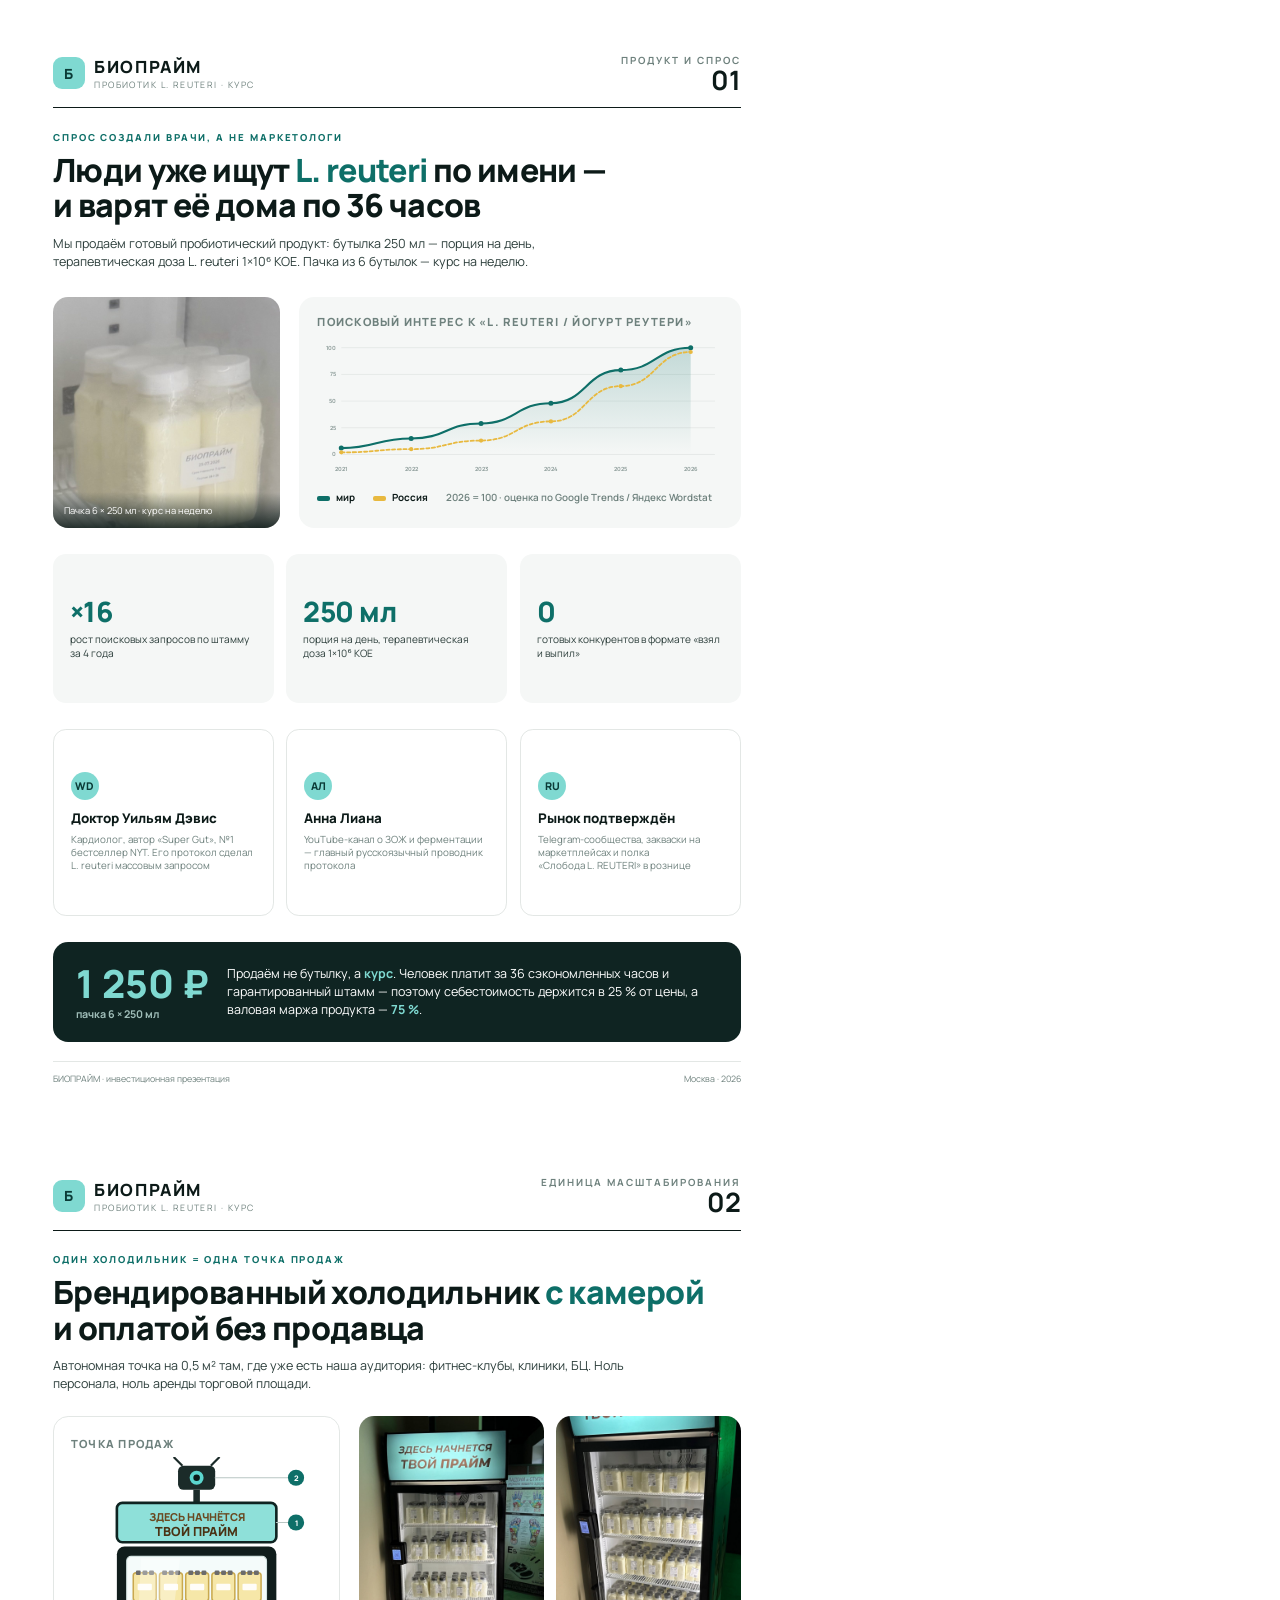
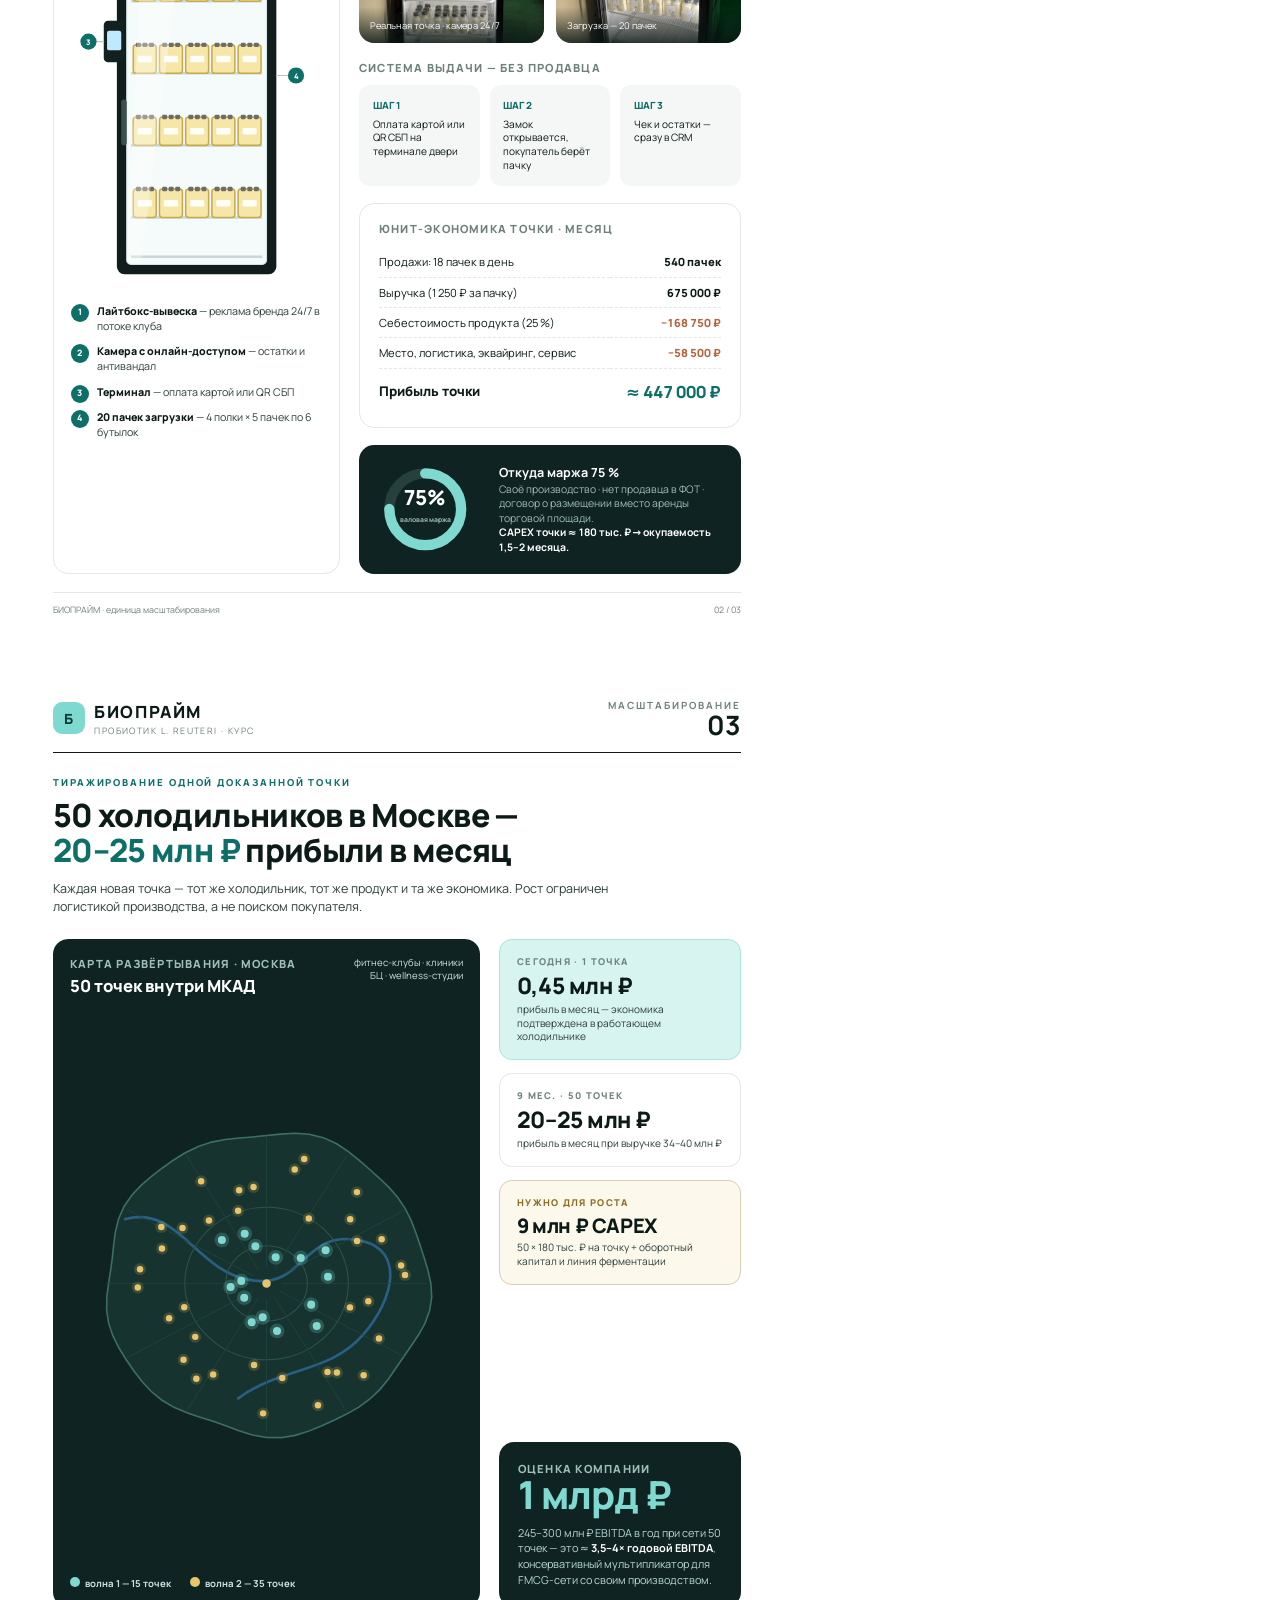
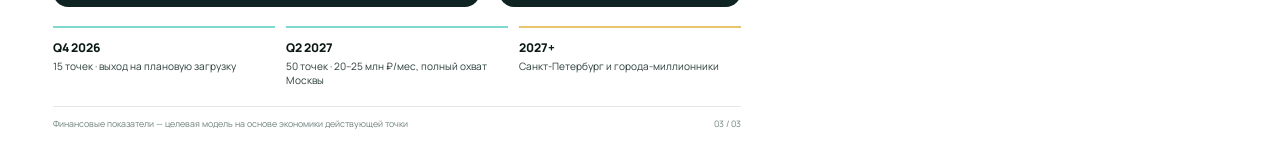
==== commit 1bcc56cb: "Уточнить продукт и экономику: курс 6 × 250 мл за 1250 ₽ - Бутылка 250 мл — порция на день, терапевти" ====
--- a/presentation/bioprime.html
+++ b/presentation/bioprime.html
@@ -3,190 +3,156 @@
 <title>БИОПРАЙМ — презентация</title>
 <link rel="stylesheet" href="fonts/manrope.css">
 <style>
-:root{
-  --ink:#0C1A18; --ink2:#2C3E3B; --mut:#6E817D;
-  --mint:#7FD9D1; --mint-l:#D8F4F1; --mint-d:#0E6F68;
-  --gold:#E8C46A; --cream:#FBF8F1; --line:#E3E7E5;
-  --panel:#F5F7F6; --dark:#0F2422;
-}
+:root{--ink:#0C1A18;--ink2:#2C3E3B;--mut:#6E817D;--mint:#7FD9D1;--mint-l:#D8F4F1;
+  --mint-d:#0E6F68;--gold:#E8C46A;--line:#E3E7E5;--panel:#F5F7F6;--dark:#0F2422}
 *{box-sizing:border-box;margin:0;padding:0}
 @page{size:A4 portrait;margin:0}
 html,body{font-family:'Manrope','DejaVu Sans',sans-serif;color:var(--ink);
   -webkit-print-color-adjust:exact;print-color-adjust:exact}
-.page{width:210mm;height:297mm;padding:13mm 13mm 9mm;position:relative;
-  overflow:hidden;background:#fff;page-break-after:always;display:flex;flex-direction:column}
+.page{width:210mm;height:297mm;padding:14mm 14mm 10mm;position:relative;overflow:hidden;
+  background:#fff;page-break-after:always;display:flex;flex-direction:column}
 .page:last-child{page-break-after:auto}
 
-/* ---------- шапка ---------- */
-.head{display:flex;align-items:center;justify-content:space-between;
-  padding-bottom:3.6mm;border-bottom:1.6px solid var(--ink);margin-bottom:5mm;flex:0 0 auto}
+.head{display:flex;align-items:center;justify-content:space-between;padding-bottom:3.6mm;
+  border-bottom:1.6px solid var(--ink);margin-bottom:6mm;flex:0 0 auto}
 .brand{display:flex;align-items:center;gap:2.6mm}
-.mark{width:8.4mm;height:8.4mm;border-radius:2.4mm;background:var(--mint);
-  display:flex;align-items:center;justify-content:center;font-weight:800;
-  font-size:10.5pt;color:#0B3B37}
+.mark{width:8.4mm;height:8.4mm;border-radius:2.4mm;background:var(--mint);display:flex;
+  align-items:center;justify-content:center;font-weight:800;font-size:10.5pt;color:#0B3B37}
 .bname{font-weight:800;font-size:12.6pt;letter-spacing:.09em}
 .btag{font-size:6.6pt;color:var(--mut);letter-spacing:.16em;text-transform:uppercase;margin-top:.4mm}
 .pnum{font-size:7.4pt;letter-spacing:.2em;text-transform:uppercase;color:var(--mut);
   font-weight:700;text-align:right}
 .pnum b{display:block;font-size:20pt;letter-spacing:0;color:var(--ink);line-height:1}
 
-h1{font-size:23pt;line-height:1.1;font-weight:800;letter-spacing:-.02em}
+h1{font-size:24pt;line-height:1.1;font-weight:800;letter-spacing:-.02em}
 h1 em{font-style:normal;color:var(--mint-d)}
-.sub{font-size:9.2pt;color:var(--ink2);line-height:1.45;margin-top:2.6mm;max-width:150mm}
+.sub{font-size:9.4pt;color:var(--ink2);line-height:1.45;margin-top:3mm;max-width:155mm}
 .kicker{font-size:7.2pt;font-weight:800;letter-spacing:.2em;text-transform:uppercase;
-  color:var(--mint-d);margin-bottom:2.2mm}
-
+  color:var(--mint-d);margin-bottom:2.4mm}
 .card{background:var(--panel);border-radius:4mm;padding:5mm}
 .card.out{background:#fff;border:1px solid var(--line)}
-.dark{background:var(--dark);color:#fff}
-.dark .mut{color:#9FBDB8}
+.dark{background:var(--dark);color:#fff}.dark .mut{color:#9FBDB8}
 .mut{color:var(--mut)}
 .ttl{font-size:8.4pt;font-weight:800;letter-spacing:.11em;text-transform:uppercase;color:var(--mut)}
+.shot{border-radius:4mm;overflow:hidden;position:relative;background:#eee}
+.shot img{width:100%;height:100%;object-fit:cover;display:block}
+.shot .cap{position:absolute;left:0;right:0;bottom:0;padding:3mm;font-size:7pt;color:#fff;
+  background:linear-gradient(transparent,rgba(6,20,18,.82))}
 
 /* ---------- страница 1 ---------- */
-.p1-hero{display:grid;grid-template-columns:57mm 1fr;gap:5mm;margin-top:6mm;flex:0 0 auto}
-.shot{border-radius:4mm;overflow:hidden;position:relative;background:#eee}
-.shot img{width:100%;height:100%;object-fit:cover;display:block;object-position:center}
-.shot .cap{position:absolute;left:0;right:0;bottom:0;padding:3mm;font-size:7pt;
-  color:#fff;background:linear-gradient(transparent,rgba(6,20,18,.82))}
-.spec{display:flex;flex-wrap:wrap;gap:1.6mm;margin-top:3mm}
-.chip{font-size:7.2pt;font-weight:700;padding:1.3mm 2.6mm;border-radius:99px;
-  background:var(--mint-l);color:#0B4B46}
-.chip.g{background:#FBF1D8;color:#6B4E12}
-
-.chart-wrap{padding:4mm 4.5mm 3mm}
-.legend{display:flex;gap:5mm;font-size:7.4pt;font-weight:700;margin-top:1mm}
+.p1-hero{display:grid;grid-template-columns:60mm 1fr;gap:5mm;margin-top:7mm;flex:0 0 auto}
+.chart-wrap{padding:4.5mm 5mm 3.5mm}
+.legend{display:flex;gap:5mm;font-size:7.4pt;font-weight:700;margin-top:1.4mm}
 .legend i{display:inline-block;width:3.4mm;height:1.5mm;border-radius:2px;margin-right:1.4mm;
   vertical-align:middle}
 svg text.ax{font-family:'Manrope',sans-serif;font-size:7px;fill:#8C9C99;font-weight:700}
 .grid-l{stroke:#E3E7E5;stroke-width:1}
 .ln-w{fill:none;stroke:#0E6F68;stroke-width:2.6;stroke-linecap:round}
 .ln-r{fill:none;stroke:#E8B93F;stroke-width:2.2;stroke-dasharray:4 3;stroke-linecap:round}
-.pt-w{fill:#0E6F68}.pt-r{fill:#E8B93F}
-.ar{fill:url(#g1)}
-
-.kpis{display:grid;grid-template-columns:repeat(4,1fr);gap:3mm;margin-top:5mm;flex:0 0 auto}
-.kpi{background:var(--panel);border-radius:3.4mm;padding:4mm 3.4mm}
-.kpi b{display:block;font-size:19pt;font-weight:800;line-height:1;letter-spacing:-.02em;
-  color:var(--mint-d)}
-.kpi span{display:block;font-size:7.1pt;color:var(--ink2);margin-top:1.8mm;line-height:1.35}
-
-.voices{display:grid;grid-template-columns:repeat(3,1fr);gap:3mm;margin-top:5mm;flex:0 0 auto}
-.voice{border:1px solid var(--line);border-radius:3.4mm;padding:4mm;position:relative}
-.voice h4{font-size:9.4pt;font-weight:800;line-height:1.15}
-.voice .role{font-size:6.9pt;color:var(--mut);margin-top:1mm;line-height:1.3;min-height:7mm}
-.voice .num{font-size:14pt;font-weight:800;color:var(--ink);margin-top:2.4mm;line-height:1}
-.voice .num s{text-decoration:none;font-size:7pt;color:var(--mut);display:block;
-  font-weight:700;margin-top:1mm}
-.ava{width:7mm;height:7mm;border-radius:99px;background:var(--mint);margin-bottom:2.6mm;
+.pt-w{fill:#0E6F68}.pt-r{fill:#E8B93F}.ar{fill:url(#g1)}
+
+.kpis{display:grid;grid-template-columns:repeat(3,1fr);gap:3.4mm;margin-top:7mm;flex:1 1 auto}
+.kpi{background:var(--panel);border-radius:3.4mm;padding:5mm 4.5mm;display:flex;
+  flex-direction:column;justify-content:center}
+.kpi b{display:block;font-size:21pt;font-weight:800;line-height:1;letter-spacing:-.02em;color:var(--mint-d)}
+.kpi span{display:block;font-size:7.6pt;color:var(--ink2);margin-top:2.2mm;line-height:1.35}
+
+.voices{display:grid;grid-template-columns:repeat(3,1fr);gap:3.4mm;margin-top:7mm;flex:1 1 auto}
+.voice{border:1px solid var(--line);border-radius:3.4mm;padding:5mm 4.5mm;display:flex;
+  flex-direction:column;justify-content:center}
+.voice h4{font-size:10pt;font-weight:800;line-height:1.15}
+.voice .role{font-size:7.4pt;color:var(--mut);margin-top:1.6mm;line-height:1.35}
+.ava{width:7.4mm;height:7.4mm;border-radius:99px;background:var(--mint);margin-bottom:3mm;
   display:flex;align-items:center;justify-content:center;font-weight:800;font-size:8pt;color:#0B3B37}
 
-.prod{display:grid;grid-template-columns:52mm 1fr;gap:4mm;margin-top:5mm;
-  align-items:stretch;flex:0 0 auto}
-.prod .shot{height:30mm}
-.prod .shot img{object-position:center 34%}
-.prod-facts{display:grid;grid-template-rows:repeat(3,1fr);gap:1.6mm}
-.prod-facts div{border-left:2.4px solid var(--mint);padding-left:3mm;display:flex;
-  flex-direction:column;justify-content:center}
-.prod-facts b{font-size:8.4pt;font-weight:800;line-height:1.1}
-.prod-facts span{font-size:7.2pt;color:var(--ink2);line-height:1.3;margin-top:.6mm}
-.insight{margin-top:auto;border-radius:4mm;padding:5mm;display:flex;gap:4mm;align-items:center}
-.insight .big{font-size:26pt;font-weight:800;line-height:1;color:var(--mint);white-space:nowrap}
-.insight p{font-size:9pt;line-height:1.4}
+.insight{margin-top:7mm;border-radius:4mm;padding:6mm;display:flex;gap:5mm;align-items:center}
+.insight .big{font-size:29pt;font-weight:800;line-height:1;color:var(--mint);white-space:nowrap}
+.insight .big s{text-decoration:none;display:block;font-size:8pt;color:#9FBDB8;margin-top:1.4mm;
+  font-weight:700}
+.insight p{font-size:9.4pt;line-height:1.45}
 .insight p b{color:var(--mint)}
 
 /* ---------- страница 2 ---------- */
-.p2{display:grid;grid-template-columns:76mm 1fr;gap:5mm;margin-top:5mm;flex:1 1 auto}
-.p2 .right{display:flex;flex-direction:column;gap:4mm}
-.photos{display:grid;grid-template-columns:1fr 1fr;gap:3mm;height:58mm}
+.p2{display:grid;grid-template-columns:76mm 1fr;gap:5mm;margin-top:6mm;flex:1 1 auto}
+.p2 .right{display:flex;flex-direction:column;gap:4.5mm}
+.photos{display:grid;grid-template-columns:1fr 1fr;gap:3mm;height:60mm}
 .photos .shot img{object-position:center 38%}
-.photos .shot{height:100%}
+.clist{margin:4mm 0 0 0;padding:0;list-style:none;counter-reset:c}
+.clist li{counter-increment:c;position:relative;padding-left:7mm;font-size:8pt;line-height:1.35;
+  color:var(--ink2);margin-bottom:3mm}
+.clist li:last-child{margin-bottom:0}
+.clist li b{color:var(--ink);font-weight:800}
+.clist li::before{content:counter(c);position:absolute;left:0;top:0;width:4.8mm;height:4.8mm;
+  border-radius:99px;background:var(--mint-d);color:#fff;font-size:6.6pt;font-weight:800;
+  display:flex;align-items:center;justify-content:center}
 .flow{display:grid;grid-template-columns:repeat(3,1fr);gap:2.6mm}
-.step{background:var(--panel);border-radius:3mm;padding:3.4mm;position:relative}
+.step{background:var(--panel);border-radius:3mm;padding:3.6mm}
 .step b{display:block;font-size:7.4pt;color:var(--mint-d);font-weight:800;margin-bottom:1.4mm}
-.step span{font-size:7.4pt;line-height:1.35;display:block}
-.eco{border:1px solid var(--line);border-radius:4mm;padding:4mm 4.5mm}
-.eco table{width:100%;border-collapse:collapse;font-size:8pt}
-.eco td{padding:1.55mm 0;border-bottom:1px dashed var(--line)}
+.step span{font-size:7.6pt;line-height:1.35;display:block}
+.eco{border:1px solid var(--line);border-radius:4mm;padding:4.5mm 5mm}
+.eco table{width:100%;border-collapse:collapse;font-size:8.4pt}
+.eco td{padding:1.9mm 0;border-bottom:1px dashed var(--line)}
 .eco td:last-child{text-align:right;font-weight:800;font-variant-numeric:tabular-nums}
-.eco tr.tot td{border-bottom:none;padding-top:2.6mm;font-size:9.6pt;font-weight:800}
-.eco tr.tot td:last-child{color:var(--mint-d);font-size:12pt}
+.eco tr.tot td{border-bottom:none;padding-top:3mm;font-size:10pt;font-weight:800}
+.eco tr.tot td:last-child{color:var(--mint-d);font-size:12.5pt}
 .eco tr.neg td:last-child{color:#B4643C}
-.mar{display:grid;grid-template-columns:30mm 1fr;gap:4mm;align-items:center}
-.mar .lab{font-size:7.6pt;line-height:1.4}
+.mar{display:grid;grid-template-columns:28mm 1fr;gap:4mm;align-items:center}
+.mar .lab{font-size:7.8pt;line-height:1.4}
 svg .donut-bg{fill:none;stroke:#26403D;stroke-width:11}
 svg .donut-v{fill:none;stroke:var(--mint);stroke-width:11;stroke-linecap:round}
-
-.clist{margin:3mm 0 0 0;padding:0;list-style:none;counter-reset:c}
-.clist li{counter-increment:c;position:relative;padding-left:6.4mm;font-size:7.4pt;
-  line-height:1.3;color:var(--ink2);margin-bottom:2.1mm}
-.clist li:last-child{margin-bottom:0}
-.clist li b{color:var(--ink);font-weight:800}
-.clist li::before{content:counter(c);position:absolute;left:0;top:-.1mm;width:4.4mm;height:4.4mm;
-  border-radius:99px;background:var(--mint-d);color:#fff;font-size:6.4pt;font-weight:800;
-  display:flex;align-items:center;justify-content:center}
-.fridge-lab{font-family:'Manrope',sans-serif;font-size:7.4px;fill:#2C3E3B;font-weight:700}
-.fridge-lab.t{font-size:8px;fill:#0C1A18;font-weight:800}
 .lead{stroke:#B9C6C3;stroke-width:1}
 .bullet{fill:#0E6F68}
 .bullet-t{font-family:'Manrope',sans-serif;font-size:7px;fill:#fff;font-weight:800}
 
 /* ---------- страница 3 ---------- */
-.p3{display:grid;grid-template-columns:1fr 62mm;gap:5mm;margin-top:5mm;flex:1 1 auto}
-.mapcard{background:var(--dark);border-radius:4mm;padding:4mm;position:relative;
-  display:flex;flex-direction:column}
-.mk-fill{fill:#16332F;stroke:none}
-.mk-ring{fill:none;stroke:#3E6E68;stroke-width:2}
+.p3{display:grid;grid-template-columns:1fr 64mm;gap:5mm;margin-top:6mm;flex:1 1 auto}
+.p3>div:last-child{display:flex;flex-direction:column;gap:3.4mm}
+.mapcard{background:var(--dark);border-radius:4mm;padding:4.5mm;display:flex;flex-direction:column}
+.mk-fill{fill:#16332F}.mk-ring{fill:none;stroke:#3E6E68;stroke-width:2}
 .ttk,.sad{fill:none;stroke:#2C544F;stroke-width:1.3}
 .radial{stroke:#22453F;stroke-width:1}
 .river{fill:none;stroke:#2E6E9E;stroke-width:3.4;stroke-linecap:round;opacity:.75}
-.river2{fill:none;stroke:#2E6E9E;stroke-width:2.4;stroke-linecap:round;opacity:.55}
 .kremlin{fill:#E8C46A}
 .dot1{fill:#7FD9D1}.dot1-h{fill:#7FD9D1;opacity:.22}
 .dot2{fill:#E8C46A}.dot2-h{fill:#E8C46A;opacity:.18}
 .maplegend{display:flex;gap:5mm;font-size:7.2pt;color:#CDE3E0;font-weight:700;margin-top:2mm}
 .maplegend i{width:2.6mm;height:2.6mm;border-radius:99px;display:inline-block;margin-right:1.4mm}
-.ladder{display:flex;flex-direction:column;gap:3mm}
-.p3>div:last-child{display:flex;flex-direction:column}
-.rung{border:1px solid var(--line);border-radius:3.4mm;padding:3.4mm 4mm;position:relative}
+.rung{border:1px solid var(--line);border-radius:3.4mm;padding:4mm 4.5mm}
 .rung.now{background:var(--mint-l);border-color:#A9E4DE}
 .rung .n{font-size:7pt;font-weight:800;letter-spacing:.14em;text-transform:uppercase;color:var(--mut)}
-.rung .v{font-size:16pt;font-weight:800;line-height:1.05;margin-top:1.4mm;letter-spacing:-.02em}
-.rung .d{font-size:7.2pt;color:var(--ink2);margin-top:1.2mm;line-height:1.35}
-.val{margin-top:3mm;border-radius:4mm;padding:4.5mm}
-.val .v{font-size:27pt;font-weight:800;line-height:1;color:var(--mint);letter-spacing:-.03em}
-.val .d{font-size:8pt;color:#B9D6D2;margin-top:2.4mm;line-height:1.45}
-.tl{display:grid;grid-template-columns:repeat(4,1fr);gap:2.6mm;margin-top:4mm;flex:0 0 auto}
-.tl .t{border-top:2.4px solid var(--mint);padding-top:2.6mm}
-.tl .t b{display:block;font-size:8.4pt;font-weight:800}
-.tl .t span{font-size:7pt;color:var(--ink2);line-height:1.35;display:block;margin-top:.8mm}
+.rung .v{font-size:17pt;font-weight:800;line-height:1.05;margin-top:1.6mm;letter-spacing:-.02em}
+.rung .d{font-size:7.6pt;color:var(--ink2);margin-top:1.4mm;line-height:1.35}
+.val{border-radius:4mm;padding:5mm;margin-top:auto}
+.val .v{font-size:29pt;font-weight:800;line-height:1;color:var(--mint);letter-spacing:-.03em}
+.val .d{font-size:8.2pt;color:#B9D6D2;margin-top:2.6mm;line-height:1.45}
+.tl{display:grid;grid-template-columns:repeat(3,1fr);gap:3mm;margin-top:5mm;flex:0 0 auto}
+.tl .t{border-top:2.4px solid var(--mint);padding-top:3mm}
+.tl .t b{display:block;font-size:9pt;font-weight:800}
+.tl .t span{font-size:7.6pt;color:var(--ink2);line-height:1.35;display:block;margin-top:1mm}
 .tl .t.g{border-color:var(--gold)}
-
-.foot{margin-top:4mm;padding-top:2.6mm;border-top:1px solid var(--line);
-  display:flex;justify-content:space-between;font-size:6.6pt;color:var(--mut);flex:0 0 auto}
+.foot{margin-top:5mm;padding-top:2.8mm;border-top:1px solid var(--line);display:flex;
+  justify-content:space-between;font-size:6.6pt;color:var(--mut);flex:0 0 auto}
 </style></head><body>
 
 <!-- ============================ СТРАНИЦА 1 ============================ -->
 <section class="page">
   <div class="head">
     <div class="brand"><div class="mark">Б</div>
-      <div><div class="bname">БИОПРАЙМ</div><div class="btag">Живой йогурт L. reuteri</div></div></div>
+      <div><div class="bname">БИОПРАЙМ</div><div class="btag">Пробиотик L. reuteri · курс</div></div></div>
     <div class="pnum">Продукт и спрос<b>01</b></div>
   </div>
 
-  <div class="kicker">Категория, которую создали не маркетологи, а врачи</div>
+  <div class="kicker">Спрос создали врачи, а не маркетологи</div>
   <h1>Люди уже ищут <em>L. reuteri</em> по имени —<br>и варят её дома по 36 часов</h1>
-  <p class="sub">Lactobacillus reuteri вышла из научных статей в массовый спрос: протокол
-  кардиолога Уильяма Дэвиса («Super Gut») превратил штамм в самостоятельный запрос.
-  Барьер: чтобы получить продукт, человек должен купить закваску, найти йогуртницу
-  и ждать 36 часов. <b>БИОПРАЙМ снимает этот барьер — готовый живой йогурт в шаговой доступности.</b></p>
+  <p class="sub">Мы продаём готовый пробиотический продукт: бутылка 250 мл — порция на день,
+  терапевтическая доза L.&nbsp;reuteri 1×10⁶&nbsp;КОЕ. Пачка из 6 бутылок — курс на неделю.</p>
 
   <div class="p1-hero">
-    <div class="shot"><img src="assets/p_bottle.jpg" alt="Бутылка БИОПРАЙМ">
-      <div class="cap">Партия 28-3-25 · срок годности 7 суток · +2…+6 °C</div></div>
+    <div class="shot"><img src="assets/p_bottle.jpg" alt="Пачка БИОПРАЙМ">
+      <div class="cap">Пачка 6 × 250 мл · курс на неделю</div></div>
     <div class="card chart-wrap">
-      <div class="ttl">Индекс поискового интереса «L. reuteri / йогурт реутери»</div>
-      <svg viewBox="0 0 500 175" style="width:100%;height:auto;margin-top:2mm">
+      <div class="ttl">Поисковый интерес к «L. reuteri / йогурт реутери»</div>
+      <svg viewBox="0 0 500 175" style="width:100%;height:auto;margin-top:2.4mm">
         <defs><linearGradient id="g1" x1="0" y1="0" x2="0" y2="1">
           <stop offset="0" stop-color="#0E6F68" stop-opacity=".22"/>
           <stop offset="1" stop-color="#0E6F68" stop-opacity="0"/></linearGradient></defs>
@@ -199,10 +165,7 @@
 <line class="grid-l" x1="30" y1="45.0" x2="492" y2="45.0"/>
 <text class="ax" x="24" y="47.5" text-anchor="end">75</text>
 <line class="grid-l" x1="30" y1="12.0" x2="492" y2="12.0"/>
-<text class="ax" x="24" y="14.5" text-anchor="end">100</text>
-        <path class="ar" d="M 30.0 136.1 C 73.2 136.1 73.2 124.2 116.4 124.2 C 159.6 124.2 159.6 105.7 202.8 105.7 C 246.0 105.7 246.0 80.6 289.2 80.6 C 332.4 80.6 332.4 39.7 375.6 39.7 C 418.8 39.7 418.8 12.0 462.0 12.0 L 462.0 144.0 L 30.0 144.0 Z"/>
-        <path class="ln-r" d="M 30.0 141.4 C 73.2 141.4 73.2 137.4 116.4 137.4 C 159.6 137.4 159.6 126.8 202.8 126.8 C 246.0 126.8 246.0 103.1 289.2 103.1 C 332.4 103.1 332.4 59.5 375.6 59.5 C 418.8 59.5 418.8 17.3 462.0 17.3"/>
-        <path class="ln-w" d="M 30.0 136.1 C 73.2 136.1 73.2 124.2 116.4 124.2 C 159.6 124.2 159.6 105.7 202.8 105.7 C 246.0 105.7 246.0 80.6 289.2 80.6 C 332.4 80.6 332.4 39.7 375.6 39.7 C 418.8 39.7 418.8 12.0 462.0 12.0"/>
+<text class="ax" x="24" y="14.5" text-anchor="end">100</text><path class="ar" d="M 30.0 136.1 C 73.2 136.1 73.2 124.2 116.4 124.2 C 159.6 124.2 159.6 105.7 202.8 105.7 C 246.0 105.7 246.0 80.6 289.2 80.6 C 332.4 80.6 332.4 39.7 375.6 39.7 C 418.8 39.7 418.8 12.0 462.0 12.0 L 462.0 144.0 L 30.0 144.0 Z"/><path class="ln-r" d="M 30.0 141.4 C 73.2 141.4 73.2 137.4 116.4 137.4 C 159.6 137.4 159.6 126.8 202.8 126.8 C 246.0 126.8 246.0 103.1 289.2 103.1 C 332.4 103.1 332.4 59.5 375.6 59.5 C 418.8 59.5 418.8 17.3 462.0 17.3"/><path class="ln-w" d="M 30.0 136.1 C 73.2 136.1 73.2 124.2 116.4 124.2 C 159.6 124.2 159.6 105.7 202.8 105.7 C 246.0 105.7 246.0 80.6 289.2 80.6 C 332.4 80.6 332.4 39.7 375.6 39.7 C 418.8 39.7 418.8 12.0 462.0 12.0"/>
         <circle class="pt-w" cx="30.0" cy="136.1" r="3.1"/>
 <circle class="pt-w" cx="116.4" cy="124.2" r="3.1"/>
 <circle class="pt-w" cx="202.8" cy="105.7" r="3.1"/>
@@ -228,135 +191,179 @@
 
   <div class="kpis">
     <div class="kpi"><b>×16</b><span>рост поисковых запросов по штамму за 4 года</span></div>
-    <div class="kpi"><b>260 млрд</b><span>КОЕ в порции при 36-часовой ферментации</span></div>
-    <div class="kpi"><b>36 ч</b><span>домашнего приготовления — главный барьер категории</span></div>
+    <div class="kpi"><b>250 мл</b><span>порция на день, терапевтическая доза 1×10⁶ КОЕ</span></div>
     <div class="kpi"><b>0</b><span>готовых конкурентов в формате «взял и выпил»</span></div>
   </div>
 
   <div class="voices">
-    <div class="voice"><div class="ava">WD</div>
-      <h4>Доктор Уильям Дэвис</h4>
-      <div class="role">Кардиолог, автор «Super Gut» и «Wheat Belly», №1 бестселлер NYT — автор протокола 36-часовой ферментации</div>
-      <div class="num">#1 NYT<s>книга, с которой началась категория</s></div></div>
-    <div class="voice"><div class="ava">АЛ</div>
-      <h4>Анна Лиана</h4>
-      <div class="role">YouTube-канал о ЗОЖ и ферментации — русскоязычный проводник протокола L.&nbsp;reuteri</div>
-      <div class="num">сотни тыс.<s>просмотров рецептов на RU-аудиторию</s></div></div>
-    <div class="voice"><div class="ava">TG</div>
-      <h4>Сообщества RU</h4>
-      <div class="role">Telegram- и VK-каналы по реутери, маркетплейсы заквасок, полка «Слобода&nbsp;L.&nbsp;REUTERI» в рознице</div>
-      <div class="num">спрос есть<s>категорию уже валидировала большая FMCG</s></div></div>
-  </div>
-
-  <div class="prod">
-    <div class="shot"><img src="assets/p_batch.jpg" alt="Партия БИОПРАЙМ"></div>
-    <div class="prod-facts">
-      <div><b>Своё производство</b><span>собственная ферментация 36 ч, а не перепродажа чужого йогурта</span></div>
-      <div><b>Партия и прослеживаемость</b><span>номер партии, дата и QR на каждой бутылке</span></div>
-      <div><b>7 суток годности</b><span>живой продукт, холодовая цепь +2…+6 °C от цеха до полки</span></div>
-    </div>
+    <div class="voice"><div class="ava">WD</div><h4>Доктор Уильям Дэвис</h4>
+      <div class="role">Кардиолог, автор «Super Gut», №1 бестселлер NYT. Его протокол сделал L.&nbsp;reuteri массовым запросом</div></div>
+    <div class="voice"><div class="ava">АЛ</div><h4>Анна Лиана</h4>
+      <div class="role">YouTube-канал о ЗОЖ и ферментации — главный русскоязычный проводник протокола</div></div>
+    <div class="voice"><div class="ava">RU</div><h4>Рынок подтверждён</h4>
+      <div class="role">Telegram-сообщества, закваски на маркетплейсах и полка «Слобода&nbsp;L.&nbsp;REUTERI» в рознице</div></div>
   </div>
 
   <div class="insight card dark">
-    <div class="big">490 ₽</div>
-    <p>цена бутылки 0,5 л. Человек платит не за йогурт, а за <b>36 сэкономленных часов
-    и гарантированный штамм</b>. Себестоимость — 25 % от цены, значит валовая маржа продукта
-    <b>75&nbsp;%</b> ещё до масштабирования.</p>
-  </div>
-
-  <div class="foot"><span>БИОПРАЙМ · инвестиционная презентация</span>
-    <span>Москва · 2026</span></div>
+    <div class="big">1 250 ₽<s>пачка 6 × 250 мл</s></div>
+    <p>Продаём не бутылку, а <b>курс</b>. Человек платит за 36 сэкономленных часов и
+    гарантированный штамм — поэтому себестоимость держится в 25 % от цены,
+    а валовая маржа продукта — <b>75&nbsp;%</b>.</p>
+  </div>
+
+  <div class="foot"><span>БИОПРАЙМ · инвестиционная презентация</span><span>Москва · 2026</span></div>
 </section>
 
 <!-- ============================ СТРАНИЦА 2 ============================ -->
 <section class="page">
   <div class="head">
     <div class="brand"><div class="mark">Б</div>
-      <div><div class="bname">БИОПРАЙМ</div><div class="btag">Живой йогурт L. reuteri</div></div></div>
+      <div><div class="bname">БИОПРАЙМ</div><div class="btag">Пробиотик L. reuteri · курс</div></div></div>
     <div class="pnum">Единица масштабирования<b>02</b></div>
   </div>
 
-  <div class="kicker">Один холодильник = одна точка продаж = один P&amp;L</div>
+  <div class="kicker">Один холодильник = одна точка продаж</div>
   <h1>Брендированный холодильник <em>с камерой</em><br>и оплатой без продавца</h1>
-  <p class="sub">Мы не открываем магазины. Мы ставим автономную точку на 0,5 м² там, где уже есть
-  наша аудитория: фитнес-клубы, клиники, БЦ, wellness-студии. Ноль персонала, ноль аренды торговой
-  площади, полный контроль онлайн.</p>
+  <p class="sub">Автономная точка на 0,5 м² там, где уже есть наша аудитория: фитнес-клубы,
+  клиники, БЦ. Ноль персонала, ноль аренды торговой площади.</p>
 
   <div class="p2">
-    <div class="card out" style="padding:4.5mm 4mm;display:flex;flex-direction:column">
-      <div class="ttl" style="margin-bottom:1mm">Точка продаж БИОПРАЙМ</div>
+    <div class="card out" style="padding:5mm 4.5mm;display:flex;flex-direction:column">
+      <div class="ttl" style="margin-bottom:1.5mm">Точка продаж</div>
       <svg viewBox="0 0 230 396" style="width:100%;height:auto">
-        <!-- камера -->
         <rect x="98" y="8" width="34" height="22" rx="5" fill="#1B2B29"/>
         <circle cx="115" cy="19" r="6.4" fill="#5BD6CE"/><circle cx="115" cy="19" r="3" fill="#0B1A19"/>
         <rect x="112" y="30" width="6" height="12" fill="#1B2B29"/>
         <line x1="102" y1="8" x2="94" y2="0" stroke="#1B2B29" stroke-width="2"/>
         <line x1="128" y1="8" x2="136" y2="0" stroke="#1B2B29" stroke-width="2"/>
-        <!-- лайтбокс -->
         <rect x="42" y="42" width="146" height="36" rx="5" fill="#8EE0D9" stroke="#0F2422" stroke-width="2.4"/>
         <text x="115" y="59" text-anchor="middle" font-family="Manrope" font-size="10" font-weight="800" fill="#6A4A22">ЗДЕСЬ НАЧНЁТСЯ</text>
         <text x="115" y="72" text-anchor="middle" font-family="Manrope" font-size="11.5" font-weight="800" fill="#4A3214">ТВОЙ ПРАЙМ</text>
-        <!-- корпус -->
         <rect x="42" y="82" width="146" height="300" rx="7" fill="#101D1C"/>
         <rect x="51" y="91" width="128" height="282" rx="4" fill="#F4FBFA" stroke="#D3E3E1"/>
         <line x1="55" y1="132" x2="175" y2="132" stroke="#C7D8D6" stroke-width="2.4"/>
-<rect x="58" y="108" width="15" height="24" rx="2.4" fill="#F6E7A8" stroke="#DFCB85"/><rect x="61" y="104" width="8" height="4" rx="1.4" fill="#6B6B6B"/><rect x="60" y="116" width="11" height="6" rx="1" fill="#fff" opacity=".9"/>
-<rect x="78" y="108" width="15" height="24" rx="2.4" fill="#F6E7A8" stroke="#DFCB85"/><rect x="81" y="104" width="8" height="4" rx="1.4" fill="#6B6B6B"/><rect x="80" y="116" width="11" height="6" rx="1" fill="#fff" opacity=".9"/>
-<rect x="98" y="108" width="15" height="24" rx="2.4" fill="#F6E7A8" stroke="#DFCB85"/><rect x="101" y="104" width="8" height="4" rx="1.4" fill="#6B6B6B"/><rect x="100" y="116" width="11" height="6" rx="1" fill="#fff" opacity=".9"/>
-<rect x="118" y="108" width="15" height="24" rx="2.4" fill="#F6E7A8" stroke="#DFCB85"/><rect x="121" y="104" width="8" height="4" rx="1.4" fill="#6B6B6B"/><rect x="120" y="116" width="11" height="6" rx="1" fill="#fff" opacity=".9"/>
-<rect x="138" y="108" width="15" height="24" rx="2.4" fill="#F6E7A8" stroke="#DFCB85"/><rect x="141" y="104" width="8" height="4" rx="1.4" fill="#6B6B6B"/><rect x="140" y="116" width="11" height="6" rx="1" fill="#fff" opacity=".9"/>
-<rect x="158" y="108" width="15" height="24" rx="2.4" fill="#F6E7A8" stroke="#DFCB85"/><rect x="161" y="104" width="8" height="4" rx="1.4" fill="#6B6B6B"/><rect x="160" y="116" width="11" height="6" rx="1" fill="#fff" opacity=".9"/>
+<rect x="57" y="106" width="21" height="26" rx="2.6" fill="#F6E7A8" stroke="#C9A94E" stroke-width="1.4"/>
+<rect x="59.4" y="104" width="4.6" height="4" rx="1.2" fill="#6B6B6B"/>
+<rect x="65.4" y="104" width="4.6" height="4" rx="1.2" fill="#6B6B6B"/>
+<rect x="71.4" y="104" width="4.6" height="4" rx="1.2" fill="#6B6B6B"/>
+<rect x="61.0" y="116" width="13" height="6" rx="1" fill="#fff" opacity=".92"/>
+<rect x="81" y="106" width="21" height="26" rx="2.6" fill="#F6E7A8" stroke="#C9A94E" stroke-width="1.4"/>
+<rect x="83.4" y="104" width="4.6" height="4" rx="1.2" fill="#6B6B6B"/>
+<rect x="89.4" y="104" width="4.6" height="4" rx="1.2" fill="#6B6B6B"/>
+<rect x="95.4" y="104" width="4.6" height="4" rx="1.2" fill="#6B6B6B"/>
+<rect x="85.0" y="116" width="13" height="6" rx="1" fill="#fff" opacity=".92"/>
+<rect x="105" y="106" width="21" height="26" rx="2.6" fill="#F6E7A8" stroke="#C9A94E" stroke-width="1.4"/>
+<rect x="107.4" y="104" width="4.6" height="4" rx="1.2" fill="#6B6B6B"/>
+<rect x="113.4" y="104" width="4.6" height="4" rx="1.2" fill="#6B6B6B"/>
+<rect x="119.4" y="104" width="4.6" height="4" rx="1.2" fill="#6B6B6B"/>
+<rect x="109.0" y="116" width="13" height="6" rx="1" fill="#fff" opacity=".92"/>
+<rect x="129" y="106" width="21" height="26" rx="2.6" fill="#F6E7A8" stroke="#C9A94E" stroke-width="1.4"/>
+<rect x="131.4" y="104" width="4.6" height="4" rx="1.2" fill="#6B6B6B"/>
+<rect x="137.4" y="104" width="4.6" height="4" rx="1.2" fill="#6B6B6B"/>
+<rect x="143.4" y="104" width="4.6" height="4" rx="1.2" fill="#6B6B6B"/>
+<rect x="133.0" y="116" width="13" height="6" rx="1" fill="#fff" opacity=".92"/>
+<rect x="153" y="106" width="21" height="26" rx="2.6" fill="#F6E7A8" stroke="#C9A94E" stroke-width="1.4"/>
+<rect x="155.4" y="104" width="4.6" height="4" rx="1.2" fill="#6B6B6B"/>
+<rect x="161.4" y="104" width="4.6" height="4" rx="1.2" fill="#6B6B6B"/>
+<rect x="167.4" y="104" width="4.6" height="4" rx="1.2" fill="#6B6B6B"/>
+<rect x="157.0" y="116" width="13" height="6" rx="1" fill="#fff" opacity=".92"/>
 <line x1="55" y1="198" x2="175" y2="198" stroke="#C7D8D6" stroke-width="2.4"/>
-<rect x="58" y="174" width="15" height="24" rx="2.4" fill="#F6E7A8" stroke="#DFCB85"/><rect x="61" y="170" width="8" height="4" rx="1.4" fill="#6B6B6B"/><rect x="60" y="182" width="11" height="6" rx="1" fill="#fff" opacity=".9"/>
-<rect x="78" y="174" width="15" height="24" rx="2.4" fill="#F6E7A8" stroke="#DFCB85"/><rect x="81" y="170" width="8" height="4" rx="1.4" fill="#6B6B6B"/><rect x="80" y="182" width="11" height="6" rx="1" fill="#fff" opacity=".9"/>
-<rect x="98" y="174" width="15" height="24" rx="2.4" fill="#F6E7A8" stroke="#DFCB85"/><rect x="101" y="170" width="8" height="4" rx="1.4" fill="#6B6B6B"/><rect x="100" y="182" width="11" height="6" rx="1" fill="#fff" opacity=".9"/>
-<rect x="118" y="174" width="15" height="24" rx="2.4" fill="#F6E7A8" stroke="#DFCB85"/><rect x="121" y="170" width="8" height="4" rx="1.4" fill="#6B6B6B"/><rect x="120" y="182" width="11" height="6" rx="1" fill="#fff" opacity=".9"/>
-<rect x="138" y="174" width="15" height="24" rx="2.4" fill="#F6E7A8" stroke="#DFCB85"/><rect x="141" y="170" width="8" height="4" rx="1.4" fill="#6B6B6B"/><rect x="140" y="182" width="11" height="6" rx="1" fill="#fff" opacity=".9"/>
-<rect x="158" y="174" width="15" height="24" rx="2.4" fill="#F6E7A8" stroke="#DFCB85"/><rect x="161" y="170" width="8" height="4" rx="1.4" fill="#6B6B6B"/><rect x="160" y="182" width="11" height="6" rx="1" fill="#fff" opacity=".9"/>
+<rect x="57" y="172" width="21" height="26" rx="2.6" fill="#F6E7A8" stroke="#C9A94E" stroke-width="1.4"/>
+<rect x="59.4" y="170" width="4.6" height="4" rx="1.2" fill="#6B6B6B"/>
+<rect x="65.4" y="170" width="4.6" height="4" rx="1.2" fill="#6B6B6B"/>
+<rect x="71.4" y="170" width="4.6" height="4" rx="1.2" fill="#6B6B6B"/>
+<rect x="61.0" y="182" width="13" height="6" rx="1" fill="#fff" opacity=".92"/>
+<rect x="81" y="172" width="21" height="26" rx="2.6" fill="#F6E7A8" stroke="#C9A94E" stroke-width="1.4"/>
+<rect x="83.4" y="170" width="4.6" height="4" rx="1.2" fill="#6B6B6B"/>
+<rect x="89.4" y="170" width="4.6" height="4" rx="1.2" fill="#6B6B6B"/>
+<rect x="95.4" y="170" width="4.6" height="4" rx="1.2" fill="#6B6B6B"/>
+<rect x="85.0" y="182" width="13" height="6" rx="1" fill="#fff" opacity=".92"/>
+<rect x="105" y="172" width="21" height="26" rx="2.6" fill="#F6E7A8" stroke="#C9A94E" stroke-width="1.4"/>
+<rect x="107.4" y="170" width="4.6" height="4" rx="1.2" fill="#6B6B6B"/>
+<rect x="113.4" y="170" width="4.6" height="4" rx="1.2" fill="#6B6B6B"/>
+<rect x="119.4" y="170" width="4.6" height="4" rx="1.2" fill="#6B6B6B"/>
+<rect x="109.0" y="182" width="13" height="6" rx="1" fill="#fff" opacity=".92"/>
+<rect x="129" y="172" width="21" height="26" rx="2.6" fill="#F6E7A8" stroke="#C9A94E" stroke-width="1.4"/>
+<rect x="131.4" y="170" width="4.6" height="4" rx="1.2" fill="#6B6B6B"/>
+<rect x="137.4" y="170" width="4.6" height="4" rx="1.2" fill="#6B6B6B"/>
+<rect x="143.4" y="170" width="4.6" height="4" rx="1.2" fill="#6B6B6B"/>
+<rect x="133.0" y="182" width="13" height="6" rx="1" fill="#fff" opacity=".92"/>
+<rect x="153" y="172" width="21" height="26" rx="2.6" fill="#F6E7A8" stroke="#C9A94E" stroke-width="1.4"/>
+<rect x="155.4" y="170" width="4.6" height="4" rx="1.2" fill="#6B6B6B"/>
+<rect x="161.4" y="170" width="4.6" height="4" rx="1.2" fill="#6B6B6B"/>
+<rect x="167.4" y="170" width="4.6" height="4" rx="1.2" fill="#6B6B6B"/>
+<rect x="157.0" y="182" width="13" height="6" rx="1" fill="#fff" opacity=".92"/>
 <line x1="55" y1="264" x2="175" y2="264" stroke="#C7D8D6" stroke-width="2.4"/>
-<rect x="58" y="240" width="15" height="24" rx="2.4" fill="#F6E7A8" stroke="#DFCB85"/><rect x="61" y="236" width="8" height="4" rx="1.4" fill="#6B6B6B"/><rect x="60" y="248" width="11" height="6" rx="1" fill="#fff" opacity=".9"/>
-<rect x="78" y="240" width="15" height="24" rx="2.4" fill="#F6E7A8" stroke="#DFCB85"/><rect x="81" y="236" width="8" height="4" rx="1.4" fill="#6B6B6B"/><rect x="80" y="248" width="11" height="6" rx="1" fill="#fff" opacity=".9"/>
-<rect x="98" y="240" width="15" height="24" rx="2.4" fill="#F6E7A8" stroke="#DFCB85"/><rect x="101" y="236" width="8" height="4" rx="1.4" fill="#6B6B6B"/><rect x="100" y="248" width="11" height="6" rx="1" fill="#fff" opacity=".9"/>
-<rect x="118" y="240" width="15" height="24" rx="2.4" fill="#F6E7A8" stroke="#DFCB85"/><rect x="121" y="236" width="8" height="4" rx="1.4" fill="#6B6B6B"/><rect x="120" y="248" width="11" height="6" rx="1" fill="#fff" opacity=".9"/>
-<rect x="138" y="240" width="15" height="24" rx="2.4" fill="#F6E7A8" stroke="#DFCB85"/><rect x="141" y="236" width="8" height="4" rx="1.4" fill="#6B6B6B"/><rect x="140" y="248" width="11" height="6" rx="1" fill="#fff" opacity=".9"/>
-<rect x="158" y="240" width="15" height="24" rx="2.4" fill="#F6E7A8" stroke="#DFCB85"/><rect x="161" y="236" width="8" height="4" rx="1.4" fill="#6B6B6B"/><rect x="160" y="248" width="11" height="6" rx="1" fill="#fff" opacity=".9"/>
+<rect x="57" y="238" width="21" height="26" rx="2.6" fill="#F6E7A8" stroke="#C9A94E" stroke-width="1.4"/>
+<rect x="59.4" y="236" width="4.6" height="4" rx="1.2" fill="#6B6B6B"/>
+<rect x="65.4" y="236" width="4.6" height="4" rx="1.2" fill="#6B6B6B"/>
+<rect x="71.4" y="236" width="4.6" height="4" rx="1.2" fill="#6B6B6B"/>
+<rect x="61.0" y="248" width="13" height="6" rx="1" fill="#fff" opacity=".92"/>
+<rect x="81" y="238" width="21" height="26" rx="2.6" fill="#F6E7A8" stroke="#C9A94E" stroke-width="1.4"/>
+<rect x="83.4" y="236" width="4.6" height="4" rx="1.2" fill="#6B6B6B"/>
+<rect x="89.4" y="236" width="4.6" height="4" rx="1.2" fill="#6B6B6B"/>
+<rect x="95.4" y="236" width="4.6" height="4" rx="1.2" fill="#6B6B6B"/>
+<rect x="85.0" y="248" width="13" height="6" rx="1" fill="#fff" opacity=".92"/>
+<rect x="105" y="238" width="21" height="26" rx="2.6" fill="#F6E7A8" stroke="#C9A94E" stroke-width="1.4"/>
+<rect x="107.4" y="236" width="4.6" height="4" rx="1.2" fill="#6B6B6B"/>
+<rect x="113.4" y="236" width="4.6" height="4" rx="1.2" fill="#6B6B6B"/>
+<rect x="119.4" y="236" width="4.6" height="4" rx="1.2" fill="#6B6B6B"/>
+<rect x="109.0" y="248" width="13" height="6" rx="1" fill="#fff" opacity=".92"/>
+<rect x="129" y="238" width="21" height="26" rx="2.6" fill="#F6E7A8" stroke="#C9A94E" stroke-width="1.4"/>
+<rect x="131.4" y="236" width="4.6" height="4" rx="1.2" fill="#6B6B6B"/>
+<rect x="137.4" y="236" width="4.6" height="4" rx="1.2" fill="#6B6B6B"/>
+<rect x="143.4" y="236" width="4.6" height="4" rx="1.2" fill="#6B6B6B"/>
+<rect x="133.0" y="248" width="13" height="6" rx="1" fill="#fff" opacity=".92"/>
+<rect x="153" y="238" width="21" height="26" rx="2.6" fill="#F6E7A8" stroke="#C9A94E" stroke-width="1.4"/>
+<rect x="155.4" y="236" width="4.6" height="4" rx="1.2" fill="#6B6B6B"/>
+<rect x="161.4" y="236" width="4.6" height="4" rx="1.2" fill="#6B6B6B"/>
+<rect x="167.4" y="236" width="4.6" height="4" rx="1.2" fill="#6B6B6B"/>
+<rect x="157.0" y="248" width="13" height="6" rx="1" fill="#fff" opacity=".92"/>
 <line x1="55" y1="330" x2="175" y2="330" stroke="#C7D8D6" stroke-width="2.4"/>
-<rect x="58" y="306" width="15" height="24" rx="2.4" fill="#F6E7A8" stroke="#DFCB85"/><rect x="61" y="302" width="8" height="4" rx="1.4" fill="#6B6B6B"/><rect x="60" y="314" width="11" height="6" rx="1" fill="#fff" opacity=".9"/>
-<rect x="78" y="306" width="15" height="24" rx="2.4" fill="#F6E7A8" stroke="#DFCB85"/><rect x="81" y="302" width="8" height="4" rx="1.4" fill="#6B6B6B"/><rect x="80" y="314" width="11" height="6" rx="1" fill="#fff" opacity=".9"/>
-<rect x="98" y="306" width="15" height="24" rx="2.4" fill="#F6E7A8" stroke="#DFCB85"/><rect x="101" y="302" width="8" height="4" rx="1.4" fill="#6B6B6B"/><rect x="100" y="314" width="11" height="6" rx="1" fill="#fff" opacity=".9"/>
-<rect x="118" y="306" width="15" height="24" rx="2.4" fill="#F6E7A8" stroke="#DFCB85"/><rect x="121" y="302" width="8" height="4" rx="1.4" fill="#6B6B6B"/><rect x="120" y="314" width="11" height="6" rx="1" fill="#fff" opacity=".9"/>
-<rect x="138" y="306" width="15" height="24" rx="2.4" fill="#F6E7A8" stroke="#DFCB85"/><rect x="141" y="302" width="8" height="4" rx="1.4" fill="#6B6B6B"/><rect x="140" y="314" width="11" height="6" rx="1" fill="#fff" opacity=".9"/>
-<rect x="158" y="306" width="15" height="24" rx="2.4" fill="#F6E7A8" stroke="#DFCB85"/><rect x="161" y="302" width="8" height="4" rx="1.4" fill="#6B6B6B"/><rect x="160" y="314" width="11" height="6" rx="1" fill="#fff" opacity=".9"/>
+<rect x="57" y="304" width="21" height="26" rx="2.6" fill="#F6E7A8" stroke="#C9A94E" stroke-width="1.4"/>
+<rect x="59.4" y="302" width="4.6" height="4" rx="1.2" fill="#6B6B6B"/>
+<rect x="65.4" y="302" width="4.6" height="4" rx="1.2" fill="#6B6B6B"/>
+<rect x="71.4" y="302" width="4.6" height="4" rx="1.2" fill="#6B6B6B"/>
+<rect x="61.0" y="314" width="13" height="6" rx="1" fill="#fff" opacity=".92"/>
+<rect x="81" y="304" width="21" height="26" rx="2.6" fill="#F6E7A8" stroke="#C9A94E" stroke-width="1.4"/>
+<rect x="83.4" y="302" width="4.6" height="4" rx="1.2" fill="#6B6B6B"/>
+<rect x="89.4" y="302" width="4.6" height="4" rx="1.2" fill="#6B6B6B"/>
+<rect x="95.4" y="302" width="4.6" height="4" rx="1.2" fill="#6B6B6B"/>
+<rect x="85.0" y="314" width="13" height="6" rx="1" fill="#fff" opacity=".92"/>
+<rect x="105" y="304" width="21" height="26" rx="2.6" fill="#F6E7A8" stroke="#C9A94E" stroke-width="1.4"/>
+<rect x="107.4" y="302" width="4.6" height="4" rx="1.2" fill="#6B6B6B"/>
+<rect x="113.4" y="302" width="4.6" height="4" rx="1.2" fill="#6B6B6B"/>
+<rect x="119.4" y="302" width="4.6" height="4" rx="1.2" fill="#6B6B6B"/>
+<rect x="109.0" y="314" width="13" height="6" rx="1" fill="#fff" opacity=".92"/>
+<rect x="129" y="304" width="21" height="26" rx="2.6" fill="#F6E7A8" stroke="#C9A94E" stroke-width="1.4"/>
+<rect x="131.4" y="302" width="4.6" height="4" rx="1.2" fill="#6B6B6B"/>
+<rect x="137.4" y="302" width="4.6" height="4" rx="1.2" fill="#6B6B6B"/>
+<rect x="143.4" y="302" width="4.6" height="4" rx="1.2" fill="#6B6B6B"/>
+<rect x="133.0" y="314" width="13" height="6" rx="1" fill="#fff" opacity=".92"/>
+<rect x="153" y="304" width="21" height="26" rx="2.6" fill="#F6E7A8" stroke="#C9A94E" stroke-width="1.4"/>
+<rect x="155.4" y="302" width="4.6" height="4" rx="1.2" fill="#6B6B6B"/>
+<rect x="161.4" y="302" width="4.6" height="4" rx="1.2" fill="#6B6B6B"/>
+<rect x="167.4" y="302" width="4.6" height="4" rx="1.2" fill="#6B6B6B"/>
+<rect x="157.0" y="314" width="13" height="6" rx="1" fill="#fff" opacity=".92"/>
 <line x1="55" y1="366" x2="175" y2="366" stroke="#C7D8D6" stroke-width="2.4"/>
         <path d="M 64 93 L 100 93 L 64 371 L 51 371 Z" fill="#fff" opacity=".32"/>
-        <!-- терминал -->
         <rect x="30" y="150" width="19" height="38" rx="4" fill="#12211F"/>
         <rect x="33" y="159" width="13" height="18" rx="2" fill="#BFE9FF"/>
-        <!-- ручка -->
         <rect x="46" y="222" width="5" height="42" rx="2.5" fill="#3B4F4C"/>
-        <!-- выноски -->
-        <g stroke-linecap="round">
-          <line class="lead" x1="188" y1="60" x2="206" y2="60"/>
-          <line class="lead" x1="132" y1="19" x2="206" y2="19"/>
-          <line class="lead" x1="30" y1="169" x2="16" y2="169"/>
-          <line class="lead" x1="188" y1="150" x2="206" y2="150"/>
-          <line class="lead" x1="188" y1="280" x2="206" y2="280"/>
-          <line class="lead" x1="42" y1="366" x2="16" y2="366"/>
-        </g>
+        <g stroke-linecap="round"><line class="lead" x1="188" y1="60" x2="206" y2="60"/>
+<line class="lead" x1="132" y1="19" x2="206" y2="19"/>
+<line class="lead" x1="30" y1="169" x2="16" y2="169"/>
+<line class="lead" x1="188" y1="200" x2="206" y2="200"/></g>
         <circle class="bullet" cx="206" cy="60" r="7.4"/><text class="bullet-t" x="206" y="62.8" text-anchor="middle">1</text>
 <circle class="bullet" cx="206" cy="19" r="7.4"/><text class="bullet-t" x="206" y="21.8" text-anchor="middle">2</text>
 <circle class="bullet" cx="16" cy="169" r="7.4"/><text class="bullet-t" x="16" y="171.8" text-anchor="middle">3</text>
-<circle class="bullet" cx="206" cy="150" r="7.4"/><text class="bullet-t" x="206" y="152.8" text-anchor="middle">4</text>
-<circle class="bullet" cx="206" cy="280" r="7.4"/><text class="bullet-t" x="206" y="282.8" text-anchor="middle">5</text>
-<circle class="bullet" cx="16" cy="366" r="7.4"/><text class="bullet-t" x="16" y="368.8" text-anchor="middle">6</text>
+<circle class="bullet" cx="206" cy="200" r="7.4"/><text class="bullet-t" x="206" y="202.8" text-anchor="middle">4</text>
       </svg>
       <ol class="clist">
         <li><b>Лайтбокс-вывеска</b> — реклама бренда 24/7 в потоке клуба</li>
-        <li><b>IP-камера с онлайн-доступом</b> — контроль остатков и антивандал</li>
-        <li><b>Терминал самообслуживания</b> — карта или QR&nbsp;СБП</li>
-        <li><b>4 полки × 25 бутылок</b> — до 100 бутылок загрузки</li>
-        <li><b>+2…+6 °C</b> — живой продукт, срок годности 7 суток</li>
-        <li><b>0,5 м² площади</b> — договор о размещении, а не аренда ТЦ</li>
+        <li><b>Камера с онлайн-доступом</b> — остатки и антивандал</li>
+        <li><b>Терминал</b> — оплата картой или QR&nbsp;СБП</li>
+        <li><b>20 пачек загрузки</b> — 4 полки × 5 пачек по 6 бутылок</li>
       </ol>
     </div>
 
@@ -365,48 +372,41 @@
         <div class="shot"><img src="assets/p_fridge_cam.jpg" alt="Холодильник с камерой">
           <div class="cap">Реальная точка · камера 24/7</div></div>
         <div class="shot"><img src="assets/p_fridge_full.jpg" alt="Холодильник БИОПРАЙМ">
-          <div class="cap">Загрузка ~100 бутылок</div></div>
+          <div class="cap">Загрузка — 20 пачек</div></div>
       </div>
 
       <div>
-        <div class="ttl" style="margin-bottom:2.4mm">Система выдачи — 12 секунд без продавца</div>
+        <div class="ttl" style="margin-bottom:2.6mm">Система выдачи — без продавца</div>
         <div class="flow">
-          <div class="step"><b>ШАГ 1</b><span>Прикладывает карту или сканирует QR (СБП) на терминале двери</span></div>
-          <div class="step"><b>ШАГ 2</b><span>Замок открывается, покупатель берёт бутылку с полки</span></div>
-          <div class="step"><b>ШАГ 3</b><span>Дверь закрыта — списание по факту, чек и остатки в CRM</span></div>
+          <div class="step"><b>ШАГ 1</b><span>Оплата картой или QR&nbsp;СБП на терминале двери</span></div>
+          <div class="step"><b>ШАГ 2</b><span>Замок открывается, покупатель берёт пачку</span></div>
+          <div class="step"><b>ШАГ 3</b><span>Чек и остатки — сразу в CRM</span></div>
         </div>
       </div>
 
       <div class="eco">
-        <div class="ttl" style="margin-bottom:2.6mm">Юнит-экономика точки · месяц, целевая модель</div>
+        <div class="ttl" style="margin-bottom:3mm">Юнит-экономика точки · месяц</div>
         <table>
-          <tr><td>Продажи: 45 бут./день × 30 дней</td><td>1 350 шт.</td></tr>
-          <tr><td>Выручка (490 ₽ за 0,5 л)</td><td>661 500 ₽</td></tr>
-          <tr class="neg"><td>Себестоимость продукта (25 %)</td><td>−164 700 ₽</td></tr>
-          <tr><td><b>Валовая прибыль</b></td><td>496 800 ₽</td></tr>
-          <tr class="neg"><td>Место, логистика, эквайринг, сервис</td><td>−58 200 ₽</td></tr>
-          <tr class="tot"><td>Прибыль точки</td><td>≈ 438 600 ₽</td></tr>
+          <tr><td>Продажи: 18 пачек в день</td><td>540 пачек</td></tr>
+          <tr><td>Выручка (1 250 ₽ за пачку)</td><td>675 000 ₽</td></tr>
+          <tr class="neg"><td>Себестоимость продукта (25 %)</td><td>−168 750 ₽</td></tr>
+          <tr class="neg"><td>Место, логистика, эквайринг, сервис</td><td>−58 500 ₽</td></tr>
+          <tr class="tot"><td>Прибыль точки</td><td>≈ 447 000 ₽</td></tr>
         </table>
       </div>
 
-      <div class="card dark" style="padding:4mm 4.5mm">
+      <div class="card dark" style="padding:4.5mm 5mm">
         <div class="mar">
-          <svg viewBox="0 0 100 100" style="width:26mm;height:26mm">
+          <svg viewBox="0 0 100 100" style="width:25mm;height:25mm">
             <circle class="donut-bg" cx="50" cy="50" r="38"/>
-            <circle class="donut-v" cx="50" cy="50" r="38"
-              stroke-dasharray="179 239" transform="rotate(-90 50 50)"/>
-            <text x="50" y="46" text-anchor="middle" font-family="Manrope" font-size="22"
-              font-weight="800" fill="#fff">75%</text>
-            <text x="50" y="64" text-anchor="middle" font-family="Manrope" font-size="7.2"
-              font-weight="700" fill="#9FBDB8">валовая маржа</text>
+            <circle class="donut-v" cx="50" cy="50" r="38" stroke-dasharray="179 239" transform="rotate(-90 50 50)"/>
+            <text x="50" y="46" text-anchor="middle" font-family="Manrope" font-size="22" font-weight="800" fill="#fff">75%</text>
+            <text x="50" y="64" text-anchor="middle" font-family="Manrope" font-size="7.2" font-weight="700" fill="#9FBDB8">валовая маржа</text>
           </svg>
-          <div class="lab">
-            <b style="font-size:9pt">Почему маржа держится на 75 %</b><br>
-            <span class="mut">Своё производство вместо закупки · нет продавца в ФОТ ·
-            договор о размещении (5–15 тыс. ₽), а не аренда торговой площади ·
-            прямая цена без ретейл-наценки сети.<br>
-            <b style="color:#fff">CAPEX точки ≈ 180 тыс. ₽ → окупаемость 1,5–2 месяца.</b></span>
-          </div>
+          <div class="lab"><b style="font-size:9.4pt">Откуда маржа 75 %</b><br>
+            <span class="mut">Своё производство · нет продавца в ФОТ · договор о размещении
+            вместо аренды торговой площади.<br>
+            <b style="color:#fff">CAPEX точки ≈ 180 тыс. ₽ → окупаемость 1,5–2 месяца.</b></span></div>
         </div>
       </div>
     </div>
@@ -419,25 +419,25 @@
 <section class="page">
   <div class="head">
     <div class="brand"><div class="mark">Б</div>
-      <div><div class="bname">БИОПРАЙМ</div><div class="btag">Живой йогурт L. reuteri</div></div></div>
+      <div><div class="bname">БИОПРАЙМ</div><div class="btag">Пробиотик L. reuteri · курс</div></div></div>
     <div class="pnum">Масштабирование<b>03</b></div>
   </div>
 
   <div class="kicker">Тиражирование одной доказанной точки</div>
   <h1>50 холодильников в Москве —<br><em>20–25 млн ₽</em> прибыли в месяц</h1>
-  <p class="sub">Модель масштабируется копированием: каждая новая точка — это тот же холодильник,
-  тот же продукт и та же экономика. Рост ограничен только логистикой производства,
-  а не поиском покупателя.</p>
+  <p class="sub">Каждая новая точка — тот же холодильник, тот же продукт и та же экономика.
+  Рост ограничен логистикой производства, а не поиском покупателя.</p>
 
   <div class="p3">
     <div class="mapcard">
       <div style="display:flex;justify-content:space-between;align-items:flex-start">
         <div><div class="ttl" style="color:#9FBDB8">Карта развёртывания · Москва</div>
-        <div style="font-size:12pt;font-weight:800;color:#fff;margin-top:1mm">50 точек внутри МКАД</div></div>
-        <div style="text-align:right;color:#CDE3E0;font-size:7pt;line-height:1.4">
+        <div style="font-size:12.5pt;font-weight:800;color:#fff;margin-top:1mm">50 точек внутри МКАД</div></div>
+        <div style="text-align:right;color:#CDE3E0;font-size:7.2pt;line-height:1.4">
           фитнес-клубы · клиники<br>БЦ · wellness-студии</div>
       </div>
-      <div style="flex:1 1 auto;display:flex;align-items:center"><svg viewBox="0 0 500 500" style="width:100%;height:auto"><path d="M 459.0 250.0 L 460.1 267.2 L 457.5 284.3 L 451.5 300.6 L 443.0 315.8 L 433.4 330.1 L 423.8 344.0 L 414.4 357.8 L 404.8 371.6 L 394.0 384.9 L 381.5 396.8 L 367.4 407.1 L 352.2 415.8 L 336.4 423.6 L 320.3 430.9 L 303.7 437.7 L 286.3 443.1 L 268.3 446.0 L 250.0 445.8 L 232.0 442.5 L 214.8 437.1 L 198.2 431.0 L 181.9 425.2 L 165.4 419.9 L 148.7 414.4 L 132.3 407.4 L 117.0 398.4 L 103.4 387.3 L 91.6 374.5 L 81.1 360.8 L 71.3 346.6 L 62.3 332.0 L 54.6 316.6 L 49.1 300.4 L 46.6 283.6 L 46.9 266.6 L 49.0 250.0 L 51.6 233.7 L 53.8 217.6 L 55.5 201.2 L 57.7 184.4 L 61.8 167.8 L 68.7 152.0 L 78.6 137.6 L 90.7 124.8 L 104.1 113.4 L 118.0 102.7 L 132.3 92.5 L 147.2 83.3 L 163.2 75.6 L 180.1 70.1 L 197.6 66.8 L 215.2 64.9 L 232.6 63.5 L 250.0 61.8 L 267.8 59.9 L 286.0 58.9 L 304.3 60.1 L 322.1 64.4 L 338.7 71.9 L 353.7 81.8 L 367.5 92.9 L 380.5 104.3 L 393.3 115.8 L 405.7 127.7 L 416.9 140.5 L 426.4 154.6 L 433.9 169.7 L 439.9 185.3 L 445.2 201.0 L 450.4 216.9 L 455.3 233.2 Z" class="mk-fill"/>
+      <div style="flex:1 1 auto;display:flex;align-items:center">
+        <svg viewBox="0 0 500 500" style="width:100%;height:auto"><path d="M 459.0 250.0 L 460.1 267.2 L 457.5 284.3 L 451.5 300.6 L 443.0 315.8 L 433.4 330.1 L 423.8 344.0 L 414.4 357.8 L 404.8 371.6 L 394.0 384.9 L 381.5 396.8 L 367.4 407.1 L 352.2 415.8 L 336.4 423.6 L 320.3 430.9 L 303.7 437.7 L 286.3 443.1 L 268.3 446.0 L 250.0 445.8 L 232.0 442.5 L 214.8 437.1 L 198.2 431.0 L 181.9 425.2 L 165.4 419.9 L 148.7 414.4 L 132.3 407.4 L 117.0 398.4 L 103.4 387.3 L 91.6 374.5 L 81.1 360.8 L 71.3 346.6 L 62.3 332.0 L 54.6 316.6 L 49.1 300.4 L 46.6 283.6 L 46.9 266.6 L 49.0 250.0 L 51.6 233.7 L 53.8 217.6 L 55.5 201.2 L 57.7 184.4 L 61.8 167.8 L 68.7 152.0 L 78.6 137.6 L 90.7 124.8 L 104.1 113.4 L 118.0 102.7 L 132.3 92.5 L 147.2 83.3 L 163.2 75.6 L 180.1 70.1 L 197.6 66.8 L 215.2 64.9 L 232.6 63.5 L 250.0 61.8 L 267.8 59.9 L 286.0 58.9 L 304.3 60.1 L 322.1 64.4 L 338.7 71.9 L 353.7 81.8 L 367.5 92.9 L 380.5 104.3 L 393.3 115.8 L 405.7 127.7 L 416.9 140.5 L 426.4 154.6 L 433.9 169.7 L 439.9 185.3 L 445.2 201.0 L 450.4 216.9 L 455.3 233.2 Z" class="mk-fill"/>
 <path d="M 459.0 250.0 L 460.1 267.2 L 457.5 284.3 L 451.5 300.6 L 443.0 315.8 L 433.4 330.1 L 423.8 344.0 L 414.4 357.8 L 404.8 371.6 L 394.0 384.9 L 381.5 396.8 L 367.4 407.1 L 352.2 415.8 L 336.4 423.6 L 320.3 430.9 L 303.7 437.7 L 286.3 443.1 L 268.3 446.0 L 250.0 445.8 L 232.0 442.5 L 214.8 437.1 L 198.2 431.0 L 181.9 425.2 L 165.4 419.9 L 148.7 414.4 L 132.3 407.4 L 117.0 398.4 L 103.4 387.3 L 91.6 374.5 L 81.1 360.8 L 71.3 346.6 L 62.3 332.0 L 54.6 316.6 L 49.1 300.4 L 46.6 283.6 L 46.9 266.6 L 49.0 250.0 L 51.6 233.7 L 53.8 217.6 L 55.5 201.2 L 57.7 184.4 L 61.8 167.8 L 68.7 152.0 L 78.6 137.6 L 90.7 124.8 L 104.1 113.4 L 118.0 102.7 L 132.3 92.5 L 147.2 83.3 L 163.2 75.6 L 180.1 70.1 L 197.6 66.8 L 215.2 64.9 L 232.6 63.5 L 250.0 61.8 L 267.8 59.9 L 286.0 58.9 L 304.3 60.1 L 322.1 64.4 L 338.7 71.9 L 353.7 81.8 L 367.5 92.9 L 380.5 104.3 L 393.3 115.8 L 405.7 127.7 L 416.9 140.5 L 426.4 154.6 L 433.9 169.7 L 439.9 185.3 L 445.2 201.0 L 450.4 216.9 L 455.3 233.2 Z" class="mk-ring"/>
 <path class="river" d="M 70 168 C 140 150 160 236 232 246 C 300 256 296 178 372 196 C 424 208 414 268 372 316 C 330 364 268 356 214 396"/>
 <ellipse cx="250" cy="250" rx="104" ry="97" class="ttk"/>
@@ -506,50 +506,36 @@
 <circle cx="293.5" cy="217.5" r="9.4" class="dot1-h"/><circle cx="293.5" cy="217.5" r="5.1" class="dot1"/>
 <circle cx="325.1" cy="207.7" r="9.4" class="dot1-h"/><circle cx="325.1" cy="207.7" r="5.1" class="dot1"/></svg></div>
       <div class="maplegend">
-        <span><i style="background:#7FD9D1"></i>волна 1 — 15 точек (0–3 мес.)</span>
-        <span><i style="background:#E8C46A"></i>волна 2 — 35 точек (3–9 мес.)</span>
-      </div>
+        <span><i style="background:#7FD9D1"></i>волна 1 — 15 точек</span>
+        <span><i style="background:#E8C46A"></i>волна 2 — 35 точек</span></div>
     </div>
 
     <div>
-      <div class="ladder">
-        <div class="rung now"><div class="n">Сегодня · 1 точка</div>
-          <div class="v">0,44 млн ₽</div>
-          <div class="d">прибыль в месяц · экономика подтверждена в работающем холодильнике</div></div>
-        <div class="rung"><div class="n">0–3 мес. · 10 точек</div>
-          <div class="v">4,4 млн ₽</div>
-          <div class="d">выручка 6,6 млн ₽ · окупаемость парка — 2 месяца</div></div>
-        <div class="rung"><div class="n">9 мес. · 50 точек</div>
-          <div class="v">20–25 млн ₽</div>
-          <div class="d">выручка 33–40 млн ₽/мес · EBITDA после центральных расходов
-          (производство, команда, маркетинг)</div></div>
-      </div>
-
-      <div class="rung" style="margin-top:3mm;border-color:#D8CFAE;background:#FCF8EC">
-        <div class="n" style="color:#8A6D22">Что нужно для 50 точек</div>
-        <div class="v" style="font-size:14pt">9 млн ₽ CAPEX</div>
-        <div class="d">50 × 180 тыс. ₽ (холодильник, лайтбокс, камера, терминал, брендирование)
-        + оборотный капитал и третья линия ферментации</div>
-      </div>
-
-      <div class="val card dark">
-        <div class="ttl" style="color:#9FBDB8">Оценка компании</div>
+      <div class="rung now"><div class="n">Сегодня · 1 точка</div>
+        <div class="v">0,45 млн ₽</div>
+        <div class="d">прибыль в месяц — экономика подтверждена в работающем холодильнике</div></div>
+      <div class="rung"><div class="n">9 мес. · 50 точек</div>
+        <div class="v">20–25 млн ₽</div>
+        <div class="d">прибыль в месяц при выручке 34–40 млн ₽</div></div>
+      <div class="rung" style="border-color:#D8CFAE;background:#FCF8EC">
+        <div class="n" style="color:#8A6D22">Нужно для роста</div>
+        <div class="v" style="font-size:15pt">9 млн ₽ CAPEX</div>
+        <div class="d">50 × 180 тыс. ₽ на точку + оборотный капитал и линия ферментации</div></div>
+      <div class="val card dark"><div class="ttl" style="color:#9FBDB8">Оценка компании</div>
         <div class="v">1 млрд ₽</div>
-        <div class="d">245–300 млн ₽ EBITDA в год при сети 50 точек.<br>
-        Оценка ≈ <b style="color:#fff">3,5–4× годовой EBITDA</b> — консервативный
-        мультипликатор для FMCG-сети с собственным производством.</div>
-      </div>
+        <div class="d">245–300 млн ₽ EBITDA в год при сети 50 точек — это
+        ≈ <b style="color:#fff">3,5–4× годовой EBITDA</b>, консервативный мультипликатор
+        для FMCG-сети со своим производством.</div></div>
     </div>
   </div>
 
   <div class="tl">
-    <div class="t"><b>Q4 2026</b><span>15 точек · выход на плановую загрузку, вторая линия производства</span></div>
-    <div class="t"><b>Q1 2027</b><span>30 точек · свой логистический маршрут, приложение и подписка</span></div>
+    <div class="t"><b>Q4 2026</b><span>15 точек · выход на плановую загрузку</span></div>
     <div class="t"><b>Q2 2027</b><span>50 точек · 20–25 млн ₽/мес, полный охват Москвы</span></div>
-    <div class="t g"><b>2027+</b><span>Санкт-Петербург и города-миллионники · франшиза точки</span></div>
-  </div>
-
-  <div class="foot"><span>Финансовые показатели — целевая модель компании на основе экономики действующей точки</span>
+    <div class="t g"><b>2027+</b><span>Санкт-Петербург и города-миллионники</span></div>
+  </div>
+
+  <div class="foot"><span>Финансовые показатели — целевая модель на основе экономики действующей точки</span>
     <span>03 / 03</span></div>
 </section>
 </body></html>
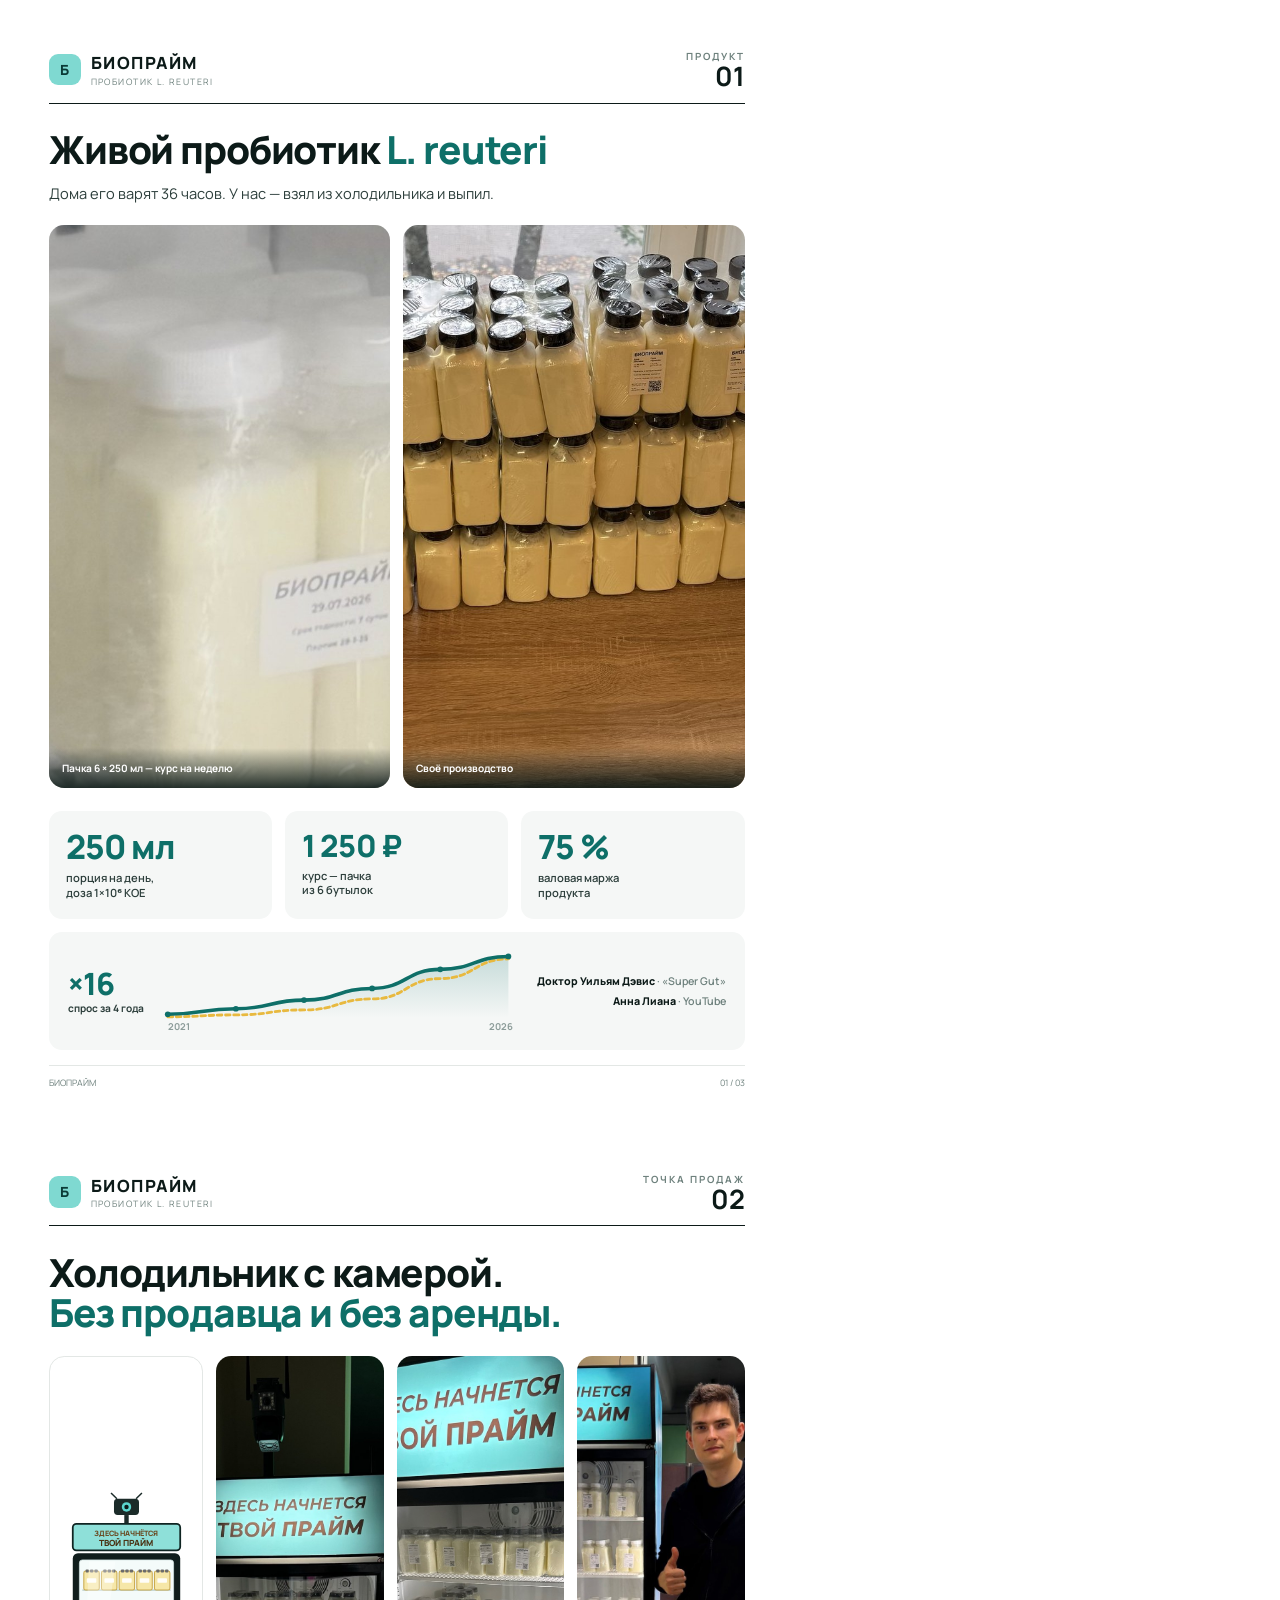
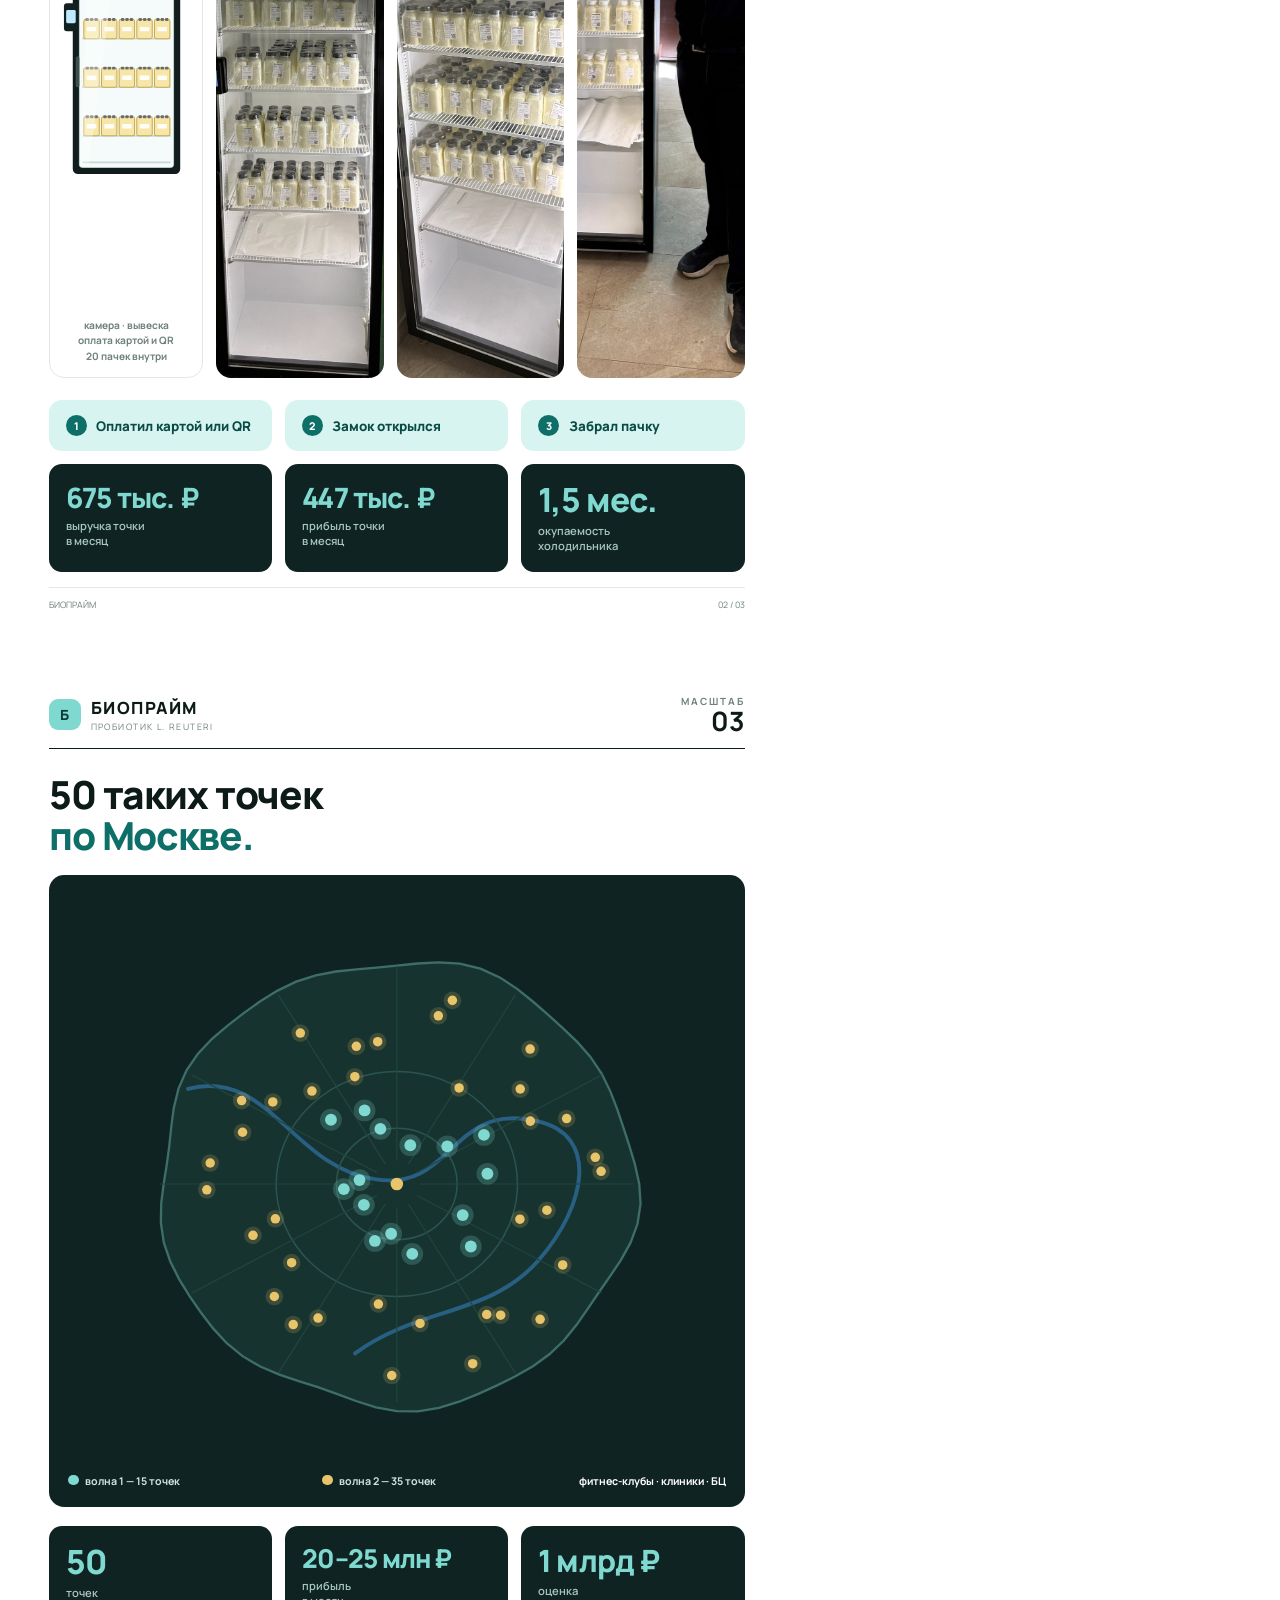
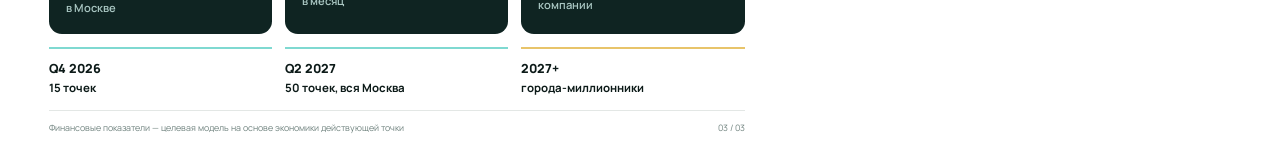
==== commit cf2e7beb: "Переверстать презентацию под быстрый просмотр Формат «глянуть за минуту»: на страницу — один заголов" ====
--- a/presentation/bioprime.html
+++ b/presentation/bioprime.html
@@ -9,12 +9,12 @@
 @page{size:A4 portrait;margin:0}
 html,body{font-family:'Manrope','DejaVu Sans',sans-serif;color:var(--ink);
   -webkit-print-color-adjust:exact;print-color-adjust:exact}
-.page{width:210mm;height:297mm;padding:14mm 14mm 10mm;position:relative;overflow:hidden;
-  background:#fff;page-break-after:always;display:flex;flex-direction:column}
+.page{width:210mm;height:297mm;padding:13mm 13mm 9mm;overflow:hidden;background:#fff;
+  page-break-after:always;display:flex;flex-direction:column}
 .page:last-child{page-break-after:auto}
 
-.head{display:flex;align-items:center;justify-content:space-between;padding-bottom:3.6mm;
-  border-bottom:1.6px solid var(--ink);margin-bottom:6mm;flex:0 0 auto}
+.head{display:flex;align-items:center;justify-content:space-between;padding-bottom:3.4mm;
+  border-bottom:1.6px solid var(--ink);flex:0 0 auto}
 .brand{display:flex;align-items:center;gap:2.6mm}
 .mark{width:8.4mm;height:8.4mm;border-radius:2.4mm;background:var(--mint);display:flex;
   align-items:center;justify-content:center;font-weight:800;font-size:10.5pt;color:#0B3B37}
@@ -24,90 +24,53 @@
   font-weight:700;text-align:right}
 .pnum b{display:block;font-size:20pt;letter-spacing:0;color:var(--ink);line-height:1}
 
-h1{font-size:24pt;line-height:1.1;font-weight:800;letter-spacing:-.02em}
+h1{font-size:29pt;line-height:1.05;font-weight:800;letter-spacing:-.03em;margin-top:7mm;flex:0 0 auto}
 h1 em{font-style:normal;color:var(--mint-d)}
-.sub{font-size:9.4pt;color:var(--ink2);line-height:1.45;margin-top:3mm;max-width:155mm}
-.kicker{font-size:7.2pt;font-weight:800;letter-spacing:.2em;text-transform:uppercase;
-  color:var(--mint-d);margin-bottom:2.4mm}
-.card{background:var(--panel);border-radius:4mm;padding:5mm}
-.card.out{background:#fff;border:1px solid var(--line)}
-.dark{background:var(--dark);color:#fff}.dark .mut{color:#9FBDB8}
-.mut{color:var(--mut)}
-.ttl{font-size:8.4pt;font-weight:800;letter-spacing:.11em;text-transform:uppercase;color:var(--mut)}
+.lede{font-size:11pt;color:var(--ink2);line-height:1.3;margin-top:3.4mm;flex:0 0 auto}
+
 .shot{border-radius:4mm;overflow:hidden;position:relative;background:#eee}
 .shot img{width:100%;height:100%;object-fit:cover;display:block}
-.shot .cap{position:absolute;left:0;right:0;bottom:0;padding:3mm;font-size:7pt;color:#fff;
-  background:linear-gradient(transparent,rgba(6,20,18,.82))}
-
-/* ---------- страница 1 ---------- */
-.p1-hero{display:grid;grid-template-columns:60mm 1fr;gap:5mm;margin-top:7mm;flex:0 0 auto}
-.chart-wrap{padding:4.5mm 5mm 3.5mm}
-.legend{display:flex;gap:5mm;font-size:7.4pt;font-weight:700;margin-top:1.4mm}
-.legend i{display:inline-block;width:3.4mm;height:1.5mm;border-radius:2px;margin-right:1.4mm;
-  vertical-align:middle}
-svg text.ax{font-family:'Manrope',sans-serif;font-size:7px;fill:#8C9C99;font-weight:700}
-.grid-l{stroke:#E3E7E5;stroke-width:1}
-.ln-w{fill:none;stroke:#0E6F68;stroke-width:2.6;stroke-linecap:round}
-.ln-r{fill:none;stroke:#E8B93F;stroke-width:2.2;stroke-dasharray:4 3;stroke-linecap:round}
-.pt-w{fill:#0E6F68}.pt-r{fill:#E8B93F}.ar{fill:url(#g1)}
-
-.kpis{display:grid;grid-template-columns:repeat(3,1fr);gap:3.4mm;margin-top:7mm;flex:1 1 auto}
-.kpi{background:var(--panel);border-radius:3.4mm;padding:5mm 4.5mm;display:flex;
-  flex-direction:column;justify-content:center}
-.kpi b{display:block;font-size:21pt;font-weight:800;line-height:1;letter-spacing:-.02em;color:var(--mint-d)}
-.kpi span{display:block;font-size:7.6pt;color:var(--ink2);margin-top:2.2mm;line-height:1.35}
-
-.voices{display:grid;grid-template-columns:repeat(3,1fr);gap:3.4mm;margin-top:7mm;flex:1 1 auto}
-.voice{border:1px solid var(--line);border-radius:3.4mm;padding:5mm 4.5mm;display:flex;
-  flex-direction:column;justify-content:center}
-.voice h4{font-size:10pt;font-weight:800;line-height:1.15}
-.voice .role{font-size:7.4pt;color:var(--mut);margin-top:1.6mm;line-height:1.35}
-.ava{width:7.4mm;height:7.4mm;border-radius:99px;background:var(--mint);margin-bottom:3mm;
-  display:flex;align-items:center;justify-content:center;font-weight:800;font-size:8pt;color:#0B3B37}
-
-.insight{margin-top:7mm;border-radius:4mm;padding:6mm;display:flex;gap:5mm;align-items:center}
-.insight .big{font-size:29pt;font-weight:800;line-height:1;color:var(--mint);white-space:nowrap}
-.insight .big s{text-decoration:none;display:block;font-size:8pt;color:#9FBDB8;margin-top:1.4mm;
-  font-weight:700}
-.insight p{font-size:9.4pt;line-height:1.45}
-.insight p b{color:var(--mint)}
-
-/* ---------- страница 2 ---------- */
-.p2{display:grid;grid-template-columns:76mm 1fr;gap:5mm;margin-top:6mm;flex:1 1 auto}
-.p2 .right{display:flex;flex-direction:column;gap:4.5mm}
-.photos{display:grid;grid-template-columns:1fr 1fr;gap:3mm;height:60mm}
-.photos .shot img{object-position:center 38%}
-.clist{margin:4mm 0 0 0;padding:0;list-style:none;counter-reset:c}
-.clist li{counter-increment:c;position:relative;padding-left:7mm;font-size:8pt;line-height:1.35;
-  color:var(--ink2);margin-bottom:3mm}
-.clist li:last-child{margin-bottom:0}
-.clist li b{color:var(--ink);font-weight:800}
-.clist li::before{content:counter(c);position:absolute;left:0;top:0;width:4.8mm;height:4.8mm;
-  border-radius:99px;background:var(--mint-d);color:#fff;font-size:6.6pt;font-weight:800;
-  display:flex;align-items:center;justify-content:center}
-.flow{display:grid;grid-template-columns:repeat(3,1fr);gap:2.6mm}
-.step{background:var(--panel);border-radius:3mm;padding:3.6mm}
-.step b{display:block;font-size:7.4pt;color:var(--mint-d);font-weight:800;margin-bottom:1.4mm}
-.step span{font-size:7.6pt;line-height:1.35;display:block}
-.eco{border:1px solid var(--line);border-radius:4mm;padding:4.5mm 5mm}
-.eco table{width:100%;border-collapse:collapse;font-size:8.4pt}
-.eco td{padding:1.9mm 0;border-bottom:1px dashed var(--line)}
-.eco td:last-child{text-align:right;font-weight:800;font-variant-numeric:tabular-nums}
-.eco tr.tot td{border-bottom:none;padding-top:3mm;font-size:10pt;font-weight:800}
-.eco tr.tot td:last-child{color:var(--mint-d);font-size:12.5pt}
-.eco tr.neg td:last-child{color:#B4643C}
-.mar{display:grid;grid-template-columns:28mm 1fr;gap:4mm;align-items:center}
-.mar .lab{font-size:7.8pt;line-height:1.4}
-svg .donut-bg{fill:none;stroke:#26403D;stroke-width:11}
-svg .donut-v{fill:none;stroke:var(--mint);stroke-width:11;stroke-linecap:round}
-.lead{stroke:#B9C6C3;stroke-width:1}
-.bullet{fill:#0E6F68}
-.bullet-t{font-family:'Manrope',sans-serif;font-size:7px;fill:#fff;font-weight:800}
-
-/* ---------- страница 3 ---------- */
-.p3{display:grid;grid-template-columns:1fr 64mm;gap:5mm;margin-top:6mm;flex:1 1 auto}
-.p3>div:last-child{display:flex;flex-direction:column;gap:3.4mm}
-.mapcard{background:var(--dark);border-radius:4mm;padding:4.5mm;display:flex;flex-direction:column}
+.shot .cap{position:absolute;left:0;right:0;bottom:0;padding:3.4mm;font-size:7.6pt;font-weight:700;
+  color:#fff;background:linear-gradient(transparent,rgba(6,20,18,.85))}
+
+.nums{display:grid;gap:3.4mm;flex:0 0 auto}
+.n3{grid-template-columns:repeat(3,1fr)}
+.num{background:var(--panel);border-radius:3.4mm;padding:5mm 4.5mm}
+.num b{display:block;font-size:25pt;white-space:nowrap;font-weight:800;line-height:1;letter-spacing:-.03em;color:var(--mint-d)}
+.num span{display:block;font-size:8.4pt;color:var(--ink2);margin-top:2.2mm;line-height:1.3;font-weight:600}
+.nums.dark-set .num{background:var(--dark)}
+.nums.dark-set .num b{color:var(--mint)}
+.nums.dark-set .num span{color:#A9C6C2}
+
+/* стр. 1 */
+.photos1{display:grid;grid-template-columns:1fr 1fr;gap:3.4mm;flex:1 1 auto;margin:6mm 0}
+.trend{display:grid;grid-template-columns:auto 1fr auto;gap:5mm;align-items:center;
+  background:var(--panel);border-radius:3.4mm;padding:4mm 5mm;margin-top:3.4mm;flex:0 0 auto}
+.trend .x{font-size:23pt;font-weight:800;line-height:1;color:var(--mint-d);letter-spacing:-.03em}
+.trend .x s{text-decoration:none;display:block;font-size:7.6pt;color:var(--ink2);font-weight:700;
+  margin-top:1.2mm;letter-spacing:0}
+.ln-w{fill:none;stroke:#0E6F68;stroke-width:3;stroke-linecap:round}
+.ln-r{fill:none;stroke:#E8B93F;stroke-width:2.4;stroke-dasharray:4 3;stroke-linecap:round}
+.pt-w{fill:#0E6F68}.ar{fill:url(#g1)}
+svg text.ax{font-family:'Manrope',sans-serif;font-size:8px;fill:#8C9C99;font-weight:700}
+.who{display:flex;flex-direction:column;gap:1.8mm;text-align:right}
+.who span{font-size:8pt;font-weight:800;white-space:nowrap}
+.who span i{font-style:normal;color:var(--mut);font-weight:600}
+
+/* стр. 2 */
+.photos2{display:grid;grid-template-columns:.92fr 1fr 1fr 1fr;gap:3.4mm;flex:1 1 auto;margin:6mm 0}
+.model{border:1px solid var(--line);border-radius:4mm;padding:4mm 3mm 3.4mm;display:flex;
+  flex-direction:column;align-items:center;justify-content:center;gap:3mm;min-height:0}
+.mcap{font-size:7.6pt;font-weight:700;color:var(--mut);text-align:center;line-height:1.5;flex:0 0 auto}
+.flow{display:grid;grid-template-columns:repeat(3,1fr);gap:3.4mm;flex:0 0 auto;margin-bottom:3.4mm}
+.step{background:var(--mint-l);border-radius:3.4mm;padding:4mm 4.5mm;font-size:10pt;font-weight:800;
+  color:#0B4B46;display:flex;align-items:center;gap:2.6mm}
+.step i{font-style:normal;font-size:8pt;width:5.4mm;height:5.4mm;border-radius:99px;background:#0E6F68;
+  color:#fff;display:flex;align-items:center;justify-content:center;flex:0 0 auto}
+
+/* стр. 3 */
+.mapcard{background:var(--dark);border-radius:4mm;padding:5mm;display:flex;flex-direction:column;
+  flex:1 1 auto;min-height:0;margin:5mm 0}
 .mk-fill{fill:#16332F}.mk-ring{fill:none;stroke:#3E6E68;stroke-width:2}
 .ttk,.sad{fill:none;stroke:#2C544F;stroke-width:1.3}
 .radial{stroke:#22453F;stroke-width:1}
@@ -115,329 +78,233 @@
 .kremlin{fill:#E8C46A}
 .dot1{fill:#7FD9D1}.dot1-h{fill:#7FD9D1;opacity:.22}
 .dot2{fill:#E8C46A}.dot2-h{fill:#E8C46A;opacity:.18}
-.maplegend{display:flex;gap:5mm;font-size:7.2pt;color:#CDE3E0;font-weight:700;margin-top:2mm}
-.maplegend i{width:2.6mm;height:2.6mm;border-radius:99px;display:inline-block;margin-right:1.4mm}
-.rung{border:1px solid var(--line);border-radius:3.4mm;padding:4mm 4.5mm}
-.rung.now{background:var(--mint-l);border-color:#A9E4DE}
-.rung .n{font-size:7pt;font-weight:800;letter-spacing:.14em;text-transform:uppercase;color:var(--mut)}
-.rung .v{font-size:17pt;font-weight:800;line-height:1.05;margin-top:1.6mm;letter-spacing:-.02em}
-.rung .d{font-size:7.6pt;color:var(--ink2);margin-top:1.4mm;line-height:1.35}
-.val{border-radius:4mm;padding:5mm;margin-top:auto}
-.val .v{font-size:29pt;font-weight:800;line-height:1;color:var(--mint);letter-spacing:-.03em}
-.val .d{font-size:8.2pt;color:#B9D6D2;margin-top:2.6mm;line-height:1.45}
-.tl{display:grid;grid-template-columns:repeat(3,1fr);gap:3mm;margin-top:5mm;flex:0 0 auto}
-.tl .t{border-top:2.4px solid var(--mint);padding-top:3mm}
-.tl .t b{display:block;font-size:9pt;font-weight:800}
-.tl .t span{font-size:7.6pt;color:var(--ink2);line-height:1.35;display:block;margin-top:1mm}
+.maplegend{display:flex;justify-content:space-between;align-items:center;font-size:8pt;
+  color:#CDE3E0;font-weight:700}
+.maplegend i{width:2.8mm;height:2.8mm;border-radius:99px;display:inline-block;margin-right:1.6mm}
+.tl{display:grid;grid-template-columns:repeat(3,1fr);gap:3.4mm;margin-top:3.4mm;flex:0 0 auto}
+.tl .t{border-top:2.6px solid var(--mint);padding-top:2.8mm;font-size:8.6pt;font-weight:700}
+.tl .t b{display:block;font-size:9.4pt;font-weight:800;margin-bottom:.8mm}
 .tl .t.g{border-color:var(--gold)}
-.foot{margin-top:5mm;padding-top:2.8mm;border-top:1px solid var(--line);display:flex;
+.foot{margin-top:4mm;padding-top:2.8mm;border-top:1px solid var(--line);display:flex;
   justify-content:space-between;font-size:6.6pt;color:var(--mut);flex:0 0 auto}
 </style></head><body>
 
-<!-- ============================ СТРАНИЦА 1 ============================ -->
+<!-- ============ 1 ============ -->
 <section class="page">
   <div class="head">
     <div class="brand"><div class="mark">Б</div>
-      <div><div class="bname">БИОПРАЙМ</div><div class="btag">Пробиотик L. reuteri · курс</div></div></div>
-    <div class="pnum">Продукт и спрос<b>01</b></div>
-  </div>
-
-  <div class="kicker">Спрос создали врачи, а не маркетологи</div>
-  <h1>Люди уже ищут <em>L. reuteri</em> по имени —<br>и варят её дома по 36 часов</h1>
-  <p class="sub">Мы продаём готовый пробиотический продукт: бутылка 250 мл — порция на день,
-  терапевтическая доза L.&nbsp;reuteri 1×10⁶&nbsp;КОЕ. Пачка из 6 бутылок — курс на неделю.</p>
-
-  <div class="p1-hero">
-    <div class="shot"><img src="assets/p_bottle.jpg" alt="Пачка БИОПРАЙМ">
-      <div class="cap">Пачка 6 × 250 мл · курс на неделю</div></div>
-    <div class="card chart-wrap">
-      <div class="ttl">Поисковый интерес к «L. reuteri / йогурт реутери»</div>
-      <svg viewBox="0 0 500 175" style="width:100%;height:auto;margin-top:2.4mm">
-        <defs><linearGradient id="g1" x1="0" y1="0" x2="0" y2="1">
-          <stop offset="0" stop-color="#0E6F68" stop-opacity=".22"/>
-          <stop offset="1" stop-color="#0E6F68" stop-opacity="0"/></linearGradient></defs>
-        <line class="grid-l" x1="30" y1="144.0" x2="492" y2="144.0"/>
-<text class="ax" x="24" y="146.5" text-anchor="end">0</text>
-<line class="grid-l" x1="30" y1="111.0" x2="492" y2="111.0"/>
-<text class="ax" x="24" y="113.5" text-anchor="end">25</text>
-<line class="grid-l" x1="30" y1="78.0" x2="492" y2="78.0"/>
-<text class="ax" x="24" y="80.5" text-anchor="end">50</text>
-<line class="grid-l" x1="30" y1="45.0" x2="492" y2="45.0"/>
-<text class="ax" x="24" y="47.5" text-anchor="end">75</text>
-<line class="grid-l" x1="30" y1="12.0" x2="492" y2="12.0"/>
-<text class="ax" x="24" y="14.5" text-anchor="end">100</text><path class="ar" d="M 30.0 136.1 C 73.2 136.1 73.2 124.2 116.4 124.2 C 159.6 124.2 159.6 105.7 202.8 105.7 C 246.0 105.7 246.0 80.6 289.2 80.6 C 332.4 80.6 332.4 39.7 375.6 39.7 C 418.8 39.7 418.8 12.0 462.0 12.0 L 462.0 144.0 L 30.0 144.0 Z"/><path class="ln-r" d="M 30.0 141.4 C 73.2 141.4 73.2 137.4 116.4 137.4 C 159.6 137.4 159.6 126.8 202.8 126.8 C 246.0 126.8 246.0 103.1 289.2 103.1 C 332.4 103.1 332.4 59.5 375.6 59.5 C 418.8 59.5 418.8 17.3 462.0 17.3"/><path class="ln-w" d="M 30.0 136.1 C 73.2 136.1 73.2 124.2 116.4 124.2 C 159.6 124.2 159.6 105.7 202.8 105.7 C 246.0 105.7 246.0 80.6 289.2 80.6 C 332.4 80.6 332.4 39.7 375.6 39.7 C 418.8 39.7 418.8 12.0 462.0 12.0"/>
-        <circle class="pt-w" cx="30.0" cy="136.1" r="3.1"/>
-<circle class="pt-w" cx="116.4" cy="124.2" r="3.1"/>
-<circle class="pt-w" cx="202.8" cy="105.7" r="3.1"/>
-<circle class="pt-w" cx="289.2" cy="80.6" r="3.1"/>
-<circle class="pt-w" cx="375.6" cy="39.7" r="3.1"/>
-<circle class="pt-w" cx="462.0" cy="12.0" r="3.1"/><circle class="pt-r" cx="30.0" cy="141.4" r="2.6"/>
-<circle class="pt-r" cx="116.4" cy="137.4" r="2.6"/>
-<circle class="pt-r" cx="202.8" cy="126.8" r="2.6"/>
-<circle class="pt-r" cx="289.2" cy="103.1" r="2.6"/>
-<circle class="pt-r" cx="375.6" cy="59.5" r="2.6"/>
-<circle class="pt-r" cx="462.0" cy="17.3" r="2.6"/><text class="ax" x="30.0" y="164" text-anchor="middle">2021</text>
-<text class="ax" x="116.4" y="164" text-anchor="middle">2022</text>
-<text class="ax" x="202.8" y="164" text-anchor="middle">2023</text>
-<text class="ax" x="289.2" y="164" text-anchor="middle">2024</text>
-<text class="ax" x="375.6" y="164" text-anchor="middle">2025</text>
-<text class="ax" x="462.0" y="164" text-anchor="middle">2026</text>
-      </svg>
-      <div class="legend"><span><i style="background:#0E6F68"></i>мир</span>
-        <span><i style="background:#E8B93F"></i>Россия</span>
-        <span class="mut" style="font-weight:600">2026 = 100 · оценка по Google&nbsp;Trends / Яндекс&nbsp;Wordstat</span></div>
-    </div>
-  </div>
-
-  <div class="kpis">
-    <div class="kpi"><b>×16</b><span>рост поисковых запросов по штамму за 4 года</span></div>
-    <div class="kpi"><b>250 мл</b><span>порция на день, терапевтическая доза 1×10⁶ КОЕ</span></div>
-    <div class="kpi"><b>0</b><span>готовых конкурентов в формате «взял и выпил»</span></div>
-  </div>
-
-  <div class="voices">
-    <div class="voice"><div class="ava">WD</div><h4>Доктор Уильям Дэвис</h4>
-      <div class="role">Кардиолог, автор «Super Gut», №1 бестселлер NYT. Его протокол сделал L.&nbsp;reuteri массовым запросом</div></div>
-    <div class="voice"><div class="ava">АЛ</div><h4>Анна Лиана</h4>
-      <div class="role">YouTube-канал о ЗОЖ и ферментации — главный русскоязычный проводник протокола</div></div>
-    <div class="voice"><div class="ava">RU</div><h4>Рынок подтверждён</h4>
-      <div class="role">Telegram-сообщества, закваски на маркетплейсах и полка «Слобода&nbsp;L.&nbsp;REUTERI» в рознице</div></div>
-  </div>
-
-  <div class="insight card dark">
-    <div class="big">1 250 ₽<s>пачка 6 × 250 мл</s></div>
-    <p>Продаём не бутылку, а <b>курс</b>. Человек платит за 36 сэкономленных часов и
-    гарантированный штамм — поэтому себестоимость держится в 25 % от цены,
-    а валовая маржа продукта — <b>75&nbsp;%</b>.</p>
-  </div>
-
-  <div class="foot"><span>БИОПРАЙМ · инвестиционная презентация</span><span>Москва · 2026</span></div>
+      <div><div class="bname">БИОПРАЙМ</div><div class="btag">Пробиотик L. reuteri</div></div></div>
+    <div class="pnum">Продукт<b>01</b></div>
+  </div>
+
+  <h1>Живой пробиотик <em>L. reuteri</em></h1>
+  <p class="lede">Дома его варят 36 часов. У нас — взял из холодильника и выпил.</p>
+
+  <div class="photos1">
+    <div class="shot"><img src="assets/p_bottle.jpg" alt="Пачка БИОПРАЙМ" style="object-position:center 56%">
+      <div class="cap">Пачка 6 × 250 мл — курс на неделю</div></div>
+    <div class="shot"><img src="assets/p_batch.jpg" alt="Партия БИОПРАЙМ">
+      <div class="cap">Своё производство</div></div>
+  </div>
+
+  <div class="nums n3">
+    <div class="num"><b>250 мл</b><span>порция на день,<br>доза 1×10⁶ КОЕ</span></div>
+    <div class="num"><b style="font-size:23pt">1 250 ₽</b><span>курс — пачка<br>из 6 бутылок</span></div>
+    <div class="num"><b>75 %</b><span>валовая маржа<br>продукта</span></div>
+  </div>
+
+  <div class="trend">
+    <div class="x">×16<s>спрос за 4 года</s></div>
+    <svg viewBox="0 0 300 74" style="width:100%;height:auto">
+      <defs><linearGradient id="g1" x1="0" y1="0" x2="0" y2="1">
+        <stop offset="0" stop-color="#0E6F68" stop-opacity=".2"/>
+        <stop offset="1" stop-color="#0E6F68" stop-opacity="0"/></linearGradient></defs>
+      <path class="ar" d="M 4.0 56.9 C 32.8 56.9 32.8 52.2 61.6 52.2 C 90.4 52.2 90.4 44.9 119.2 44.9 C 148.0 44.9 148.0 35.0 176.8 35.0 C 205.6 35.0 205.6 18.9 234.4 18.9 C 263.2 18.9 263.2 8.0 292.0 8.0 L 292.0 60.0 L 4.0 60.0 Z"/><path class="ln-r" d="M 4.0 59.0 C 32.8 59.0 32.8 57.4 61.6 57.4 C 90.4 57.4 90.4 53.2 119.2 53.2 C 148.0 53.2 148.0 43.9 176.8 43.9 C 205.6 43.9 205.6 26.7 234.4 26.7 C 263.2 26.7 263.2 10.1 292.0 10.1"/><path class="ln-w" d="M 4.0 56.9 C 32.8 56.9 32.8 52.2 61.6 52.2 C 90.4 52.2 90.4 44.9 119.2 44.9 C 148.0 44.9 148.0 35.0 176.8 35.0 C 205.6 35.0 205.6 18.9 234.4 18.9 C 263.2 18.9 263.2 8.0 292.0 8.0"/><circle class="pt-w" cx="4.0" cy="56.9" r="2.4"/>
+<circle class="pt-w" cx="61.6" cy="52.2" r="2.4"/>
+<circle class="pt-w" cx="119.2" cy="44.9" r="2.4"/>
+<circle class="pt-w" cx="176.8" cy="35.0" r="2.4"/>
+<circle class="pt-w" cx="234.4" cy="18.9" r="2.4"/>
+<circle class="pt-w" cx="292.0" cy="8.0" r="2.4"/>
+      <text class="ax" x="4" y="70">2021</text>
+      <text class="ax" x="296" y="70" text-anchor="end">2026</text>
+    </svg>
+    <div class="who"><span>Доктор Уильям Дэвис <i>· «Super Gut»</i></span>
+      <span>Анна Лиана <i>· YouTube</i></span></div>
+  </div>
+
+  <div class="foot"><span>БИОПРАЙМ</span><span>01 / 03</span></div>
 </section>
 
-<!-- ============================ СТРАНИЦА 2 ============================ -->
+<!-- ============ 2 ============ -->
 <section class="page">
   <div class="head">
     <div class="brand"><div class="mark">Б</div>
-      <div><div class="bname">БИОПРАЙМ</div><div class="btag">Пробиотик L. reuteri · курс</div></div></div>
-    <div class="pnum">Единица масштабирования<b>02</b></div>
-  </div>
-
-  <div class="kicker">Один холодильник = одна точка продаж</div>
-  <h1>Брендированный холодильник <em>с камерой</em><br>и оплатой без продавца</h1>
-  <p class="sub">Автономная точка на 0,5 м² там, где уже есть наша аудитория: фитнес-клубы,
-  клиники, БЦ. Ноль персонала, ноль аренды торговой площади.</p>
-
-  <div class="p2">
-    <div class="card out" style="padding:5mm 4.5mm;display:flex;flex-direction:column">
-      <div class="ttl" style="margin-bottom:1.5mm">Точка продаж</div>
-      <svg viewBox="0 0 230 396" style="width:100%;height:auto">
-        <rect x="98" y="8" width="34" height="22" rx="5" fill="#1B2B29"/>
-        <circle cx="115" cy="19" r="6.4" fill="#5BD6CE"/><circle cx="115" cy="19" r="3" fill="#0B1A19"/>
-        <rect x="112" y="30" width="6" height="12" fill="#1B2B29"/>
-        <line x1="102" y1="8" x2="94" y2="0" stroke="#1B2B29" stroke-width="2"/>
-        <line x1="128" y1="8" x2="136" y2="0" stroke="#1B2B29" stroke-width="2"/>
-        <rect x="42" y="42" width="146" height="36" rx="5" fill="#8EE0D9" stroke="#0F2422" stroke-width="2.4"/>
-        <text x="115" y="59" text-anchor="middle" font-family="Manrope" font-size="10" font-weight="800" fill="#6A4A22">ЗДЕСЬ НАЧНЁТСЯ</text>
-        <text x="115" y="72" text-anchor="middle" font-family="Manrope" font-size="11.5" font-weight="800" fill="#4A3214">ТВОЙ ПРАЙМ</text>
-        <rect x="42" y="82" width="146" height="300" rx="7" fill="#101D1C"/>
-        <rect x="51" y="91" width="128" height="282" rx="4" fill="#F4FBFA" stroke="#D3E3E1"/>
-        <line x1="55" y1="132" x2="175" y2="132" stroke="#C7D8D6" stroke-width="2.4"/>
-<rect x="57" y="106" width="21" height="26" rx="2.6" fill="#F6E7A8" stroke="#C9A94E" stroke-width="1.4"/>
-<rect x="59.4" y="104" width="4.6" height="4" rx="1.2" fill="#6B6B6B"/>
-<rect x="65.4" y="104" width="4.6" height="4" rx="1.2" fill="#6B6B6B"/>
-<rect x="71.4" y="104" width="4.6" height="4" rx="1.2" fill="#6B6B6B"/>
-<rect x="61.0" y="116" width="13" height="6" rx="1" fill="#fff" opacity=".92"/>
-<rect x="81" y="106" width="21" height="26" rx="2.6" fill="#F6E7A8" stroke="#C9A94E" stroke-width="1.4"/>
-<rect x="83.4" y="104" width="4.6" height="4" rx="1.2" fill="#6B6B6B"/>
-<rect x="89.4" y="104" width="4.6" height="4" rx="1.2" fill="#6B6B6B"/>
-<rect x="95.4" y="104" width="4.6" height="4" rx="1.2" fill="#6B6B6B"/>
-<rect x="85.0" y="116" width="13" height="6" rx="1" fill="#fff" opacity=".92"/>
-<rect x="105" y="106" width="21" height="26" rx="2.6" fill="#F6E7A8" stroke="#C9A94E" stroke-width="1.4"/>
-<rect x="107.4" y="104" width="4.6" height="4" rx="1.2" fill="#6B6B6B"/>
-<rect x="113.4" y="104" width="4.6" height="4" rx="1.2" fill="#6B6B6B"/>
-<rect x="119.4" y="104" width="4.6" height="4" rx="1.2" fill="#6B6B6B"/>
-<rect x="109.0" y="116" width="13" height="6" rx="1" fill="#fff" opacity=".92"/>
-<rect x="129" y="106" width="21" height="26" rx="2.6" fill="#F6E7A8" stroke="#C9A94E" stroke-width="1.4"/>
-<rect x="131.4" y="104" width="4.6" height="4" rx="1.2" fill="#6B6B6B"/>
-<rect x="137.4" y="104" width="4.6" height="4" rx="1.2" fill="#6B6B6B"/>
-<rect x="143.4" y="104" width="4.6" height="4" rx="1.2" fill="#6B6B6B"/>
-<rect x="133.0" y="116" width="13" height="6" rx="1" fill="#fff" opacity=".92"/>
-<rect x="153" y="106" width="21" height="26" rx="2.6" fill="#F6E7A8" stroke="#C9A94E" stroke-width="1.4"/>
-<rect x="155.4" y="104" width="4.6" height="4" rx="1.2" fill="#6B6B6B"/>
-<rect x="161.4" y="104" width="4.6" height="4" rx="1.2" fill="#6B6B6B"/>
-<rect x="167.4" y="104" width="4.6" height="4" rx="1.2" fill="#6B6B6B"/>
-<rect x="157.0" y="116" width="13" height="6" rx="1" fill="#fff" opacity=".92"/>
-<line x1="55" y1="198" x2="175" y2="198" stroke="#C7D8D6" stroke-width="2.4"/>
-<rect x="57" y="172" width="21" height="26" rx="2.6" fill="#F6E7A8" stroke="#C9A94E" stroke-width="1.4"/>
-<rect x="59.4" y="170" width="4.6" height="4" rx="1.2" fill="#6B6B6B"/>
-<rect x="65.4" y="170" width="4.6" height="4" rx="1.2" fill="#6B6B6B"/>
-<rect x="71.4" y="170" width="4.6" height="4" rx="1.2" fill="#6B6B6B"/>
-<rect x="61.0" y="182" width="13" height="6" rx="1" fill="#fff" opacity=".92"/>
-<rect x="81" y="172" width="21" height="26" rx="2.6" fill="#F6E7A8" stroke="#C9A94E" stroke-width="1.4"/>
-<rect x="83.4" y="170" width="4.6" height="4" rx="1.2" fill="#6B6B6B"/>
-<rect x="89.4" y="170" width="4.6" height="4" rx="1.2" fill="#6B6B6B"/>
-<rect x="95.4" y="170" width="4.6" height="4" rx="1.2" fill="#6B6B6B"/>
-<rect x="85.0" y="182" width="13" height="6" rx="1" fill="#fff" opacity=".92"/>
-<rect x="105" y="172" width="21" height="26" rx="2.6" fill="#F6E7A8" stroke="#C9A94E" stroke-width="1.4"/>
-<rect x="107.4" y="170" width="4.6" height="4" rx="1.2" fill="#6B6B6B"/>
-<rect x="113.4" y="170" width="4.6" height="4" rx="1.2" fill="#6B6B6B"/>
-<rect x="119.4" y="170" width="4.6" height="4" rx="1.2" fill="#6B6B6B"/>
-<rect x="109.0" y="182" width="13" height="6" rx="1" fill="#fff" opacity=".92"/>
-<rect x="129" y="172" width="21" height="26" rx="2.6" fill="#F6E7A8" stroke="#C9A94E" stroke-width="1.4"/>
-<rect x="131.4" y="170" width="4.6" height="4" rx="1.2" fill="#6B6B6B"/>
-<rect x="137.4" y="170" width="4.6" height="4" rx="1.2" fill="#6B6B6B"/>
-<rect x="143.4" y="170" width="4.6" height="4" rx="1.2" fill="#6B6B6B"/>
-<rect x="133.0" y="182" width="13" height="6" rx="1" fill="#fff" opacity=".92"/>
-<rect x="153" y="172" width="21" height="26" rx="2.6" fill="#F6E7A8" stroke="#C9A94E" stroke-width="1.4"/>
-<rect x="155.4" y="170" width="4.6" height="4" rx="1.2" fill="#6B6B6B"/>
-<rect x="161.4" y="170" width="4.6" height="4" rx="1.2" fill="#6B6B6B"/>
-<rect x="167.4" y="170" width="4.6" height="4" rx="1.2" fill="#6B6B6B"/>
-<rect x="157.0" y="182" width="13" height="6" rx="1" fill="#fff" opacity=".92"/>
-<line x1="55" y1="264" x2="175" y2="264" stroke="#C7D8D6" stroke-width="2.4"/>
-<rect x="57" y="238" width="21" height="26" rx="2.6" fill="#F6E7A8" stroke="#C9A94E" stroke-width="1.4"/>
-<rect x="59.4" y="236" width="4.6" height="4" rx="1.2" fill="#6B6B6B"/>
-<rect x="65.4" y="236" width="4.6" height="4" rx="1.2" fill="#6B6B6B"/>
-<rect x="71.4" y="236" width="4.6" height="4" rx="1.2" fill="#6B6B6B"/>
-<rect x="61.0" y="248" width="13" height="6" rx="1" fill="#fff" opacity=".92"/>
-<rect x="81" y="238" width="21" height="26" rx="2.6" fill="#F6E7A8" stroke="#C9A94E" stroke-width="1.4"/>
-<rect x="83.4" y="236" width="4.6" height="4" rx="1.2" fill="#6B6B6B"/>
-<rect x="89.4" y="236" width="4.6" height="4" rx="1.2" fill="#6B6B6B"/>
-<rect x="95.4" y="236" width="4.6" height="4" rx="1.2" fill="#6B6B6B"/>
-<rect x="85.0" y="248" width="13" height="6" rx="1" fill="#fff" opacity=".92"/>
-<rect x="105" y="238" width="21" height="26" rx="2.6" fill="#F6E7A8" stroke="#C9A94E" stroke-width="1.4"/>
-<rect x="107.4" y="236" width="4.6" height="4" rx="1.2" fill="#6B6B6B"/>
-<rect x="113.4" y="236" width="4.6" height="4" rx="1.2" fill="#6B6B6B"/>
-<rect x="119.4" y="236" width="4.6" height="4" rx="1.2" fill="#6B6B6B"/>
-<rect x="109.0" y="248" width="13" height="6" rx="1" fill="#fff" opacity=".92"/>
-<rect x="129" y="238" width="21" height="26" rx="2.6" fill="#F6E7A8" stroke="#C9A94E" stroke-width="1.4"/>
-<rect x="131.4" y="236" width="4.6" height="4" rx="1.2" fill="#6B6B6B"/>
-<rect x="137.4" y="236" width="4.6" height="4" rx="1.2" fill="#6B6B6B"/>
-<rect x="143.4" y="236" width="4.6" height="4" rx="1.2" fill="#6B6B6B"/>
-<rect x="133.0" y="248" width="13" height="6" rx="1" fill="#fff" opacity=".92"/>
-<rect x="153" y="238" width="21" height="26" rx="2.6" fill="#F6E7A8" stroke="#C9A94E" stroke-width="1.4"/>
-<rect x="155.4" y="236" width="4.6" height="4" rx="1.2" fill="#6B6B6B"/>
-<rect x="161.4" y="236" width="4.6" height="4" rx="1.2" fill="#6B6B6B"/>
-<rect x="167.4" y="236" width="4.6" height="4" rx="1.2" fill="#6B6B6B"/>
-<rect x="157.0" y="248" width="13" height="6" rx="1" fill="#fff" opacity=".92"/>
-<line x1="55" y1="330" x2="175" y2="330" stroke="#C7D8D6" stroke-width="2.4"/>
-<rect x="57" y="304" width="21" height="26" rx="2.6" fill="#F6E7A8" stroke="#C9A94E" stroke-width="1.4"/>
-<rect x="59.4" y="302" width="4.6" height="4" rx="1.2" fill="#6B6B6B"/>
-<rect x="65.4" y="302" width="4.6" height="4" rx="1.2" fill="#6B6B6B"/>
-<rect x="71.4" y="302" width="4.6" height="4" rx="1.2" fill="#6B6B6B"/>
-<rect x="61.0" y="314" width="13" height="6" rx="1" fill="#fff" opacity=".92"/>
-<rect x="81" y="304" width="21" height="26" rx="2.6" fill="#F6E7A8" stroke="#C9A94E" stroke-width="1.4"/>
-<rect x="83.4" y="302" width="4.6" height="4" rx="1.2" fill="#6B6B6B"/>
-<rect x="89.4" y="302" width="4.6" height="4" rx="1.2" fill="#6B6B6B"/>
-<rect x="95.4" y="302" width="4.6" height="4" rx="1.2" fill="#6B6B6B"/>
-<rect x="85.0" y="314" width="13" height="6" rx="1" fill="#fff" opacity=".92"/>
-<rect x="105" y="304" width="21" height="26" rx="2.6" fill="#F6E7A8" stroke="#C9A94E" stroke-width="1.4"/>
-<rect x="107.4" y="302" width="4.6" height="4" rx="1.2" fill="#6B6B6B"/>
-<rect x="113.4" y="302" width="4.6" height="4" rx="1.2" fill="#6B6B6B"/>
-<rect x="119.4" y="302" width="4.6" height="4" rx="1.2" fill="#6B6B6B"/>
-<rect x="109.0" y="314" width="13" height="6" rx="1" fill="#fff" opacity=".92"/>
-<rect x="129" y="304" width="21" height="26" rx="2.6" fill="#F6E7A8" stroke="#C9A94E" stroke-width="1.4"/>
-<rect x="131.4" y="302" width="4.6" height="4" rx="1.2" fill="#6B6B6B"/>
-<rect x="137.4" y="302" width="4.6" height="4" rx="1.2" fill="#6B6B6B"/>
-<rect x="143.4" y="302" width="4.6" height="4" rx="1.2" fill="#6B6B6B"/>
-<rect x="133.0" y="314" width="13" height="6" rx="1" fill="#fff" opacity=".92"/>
-<rect x="153" y="304" width="21" height="26" rx="2.6" fill="#F6E7A8" stroke="#C9A94E" stroke-width="1.4"/>
-<rect x="155.4" y="302" width="4.6" height="4" rx="1.2" fill="#6B6B6B"/>
-<rect x="161.4" y="302" width="4.6" height="4" rx="1.2" fill="#6B6B6B"/>
-<rect x="167.4" y="302" width="4.6" height="4" rx="1.2" fill="#6B6B6B"/>
-<rect x="157.0" y="314" width="13" height="6" rx="1" fill="#fff" opacity=".92"/>
-<line x1="55" y1="366" x2="175" y2="366" stroke="#C7D8D6" stroke-width="2.4"/>
-        <path d="M 64 93 L 100 93 L 64 371 L 51 371 Z" fill="#fff" opacity=".32"/>
-        <rect x="30" y="150" width="19" height="38" rx="4" fill="#12211F"/>
-        <rect x="33" y="159" width="13" height="18" rx="2" fill="#BFE9FF"/>
-        <rect x="46" y="222" width="5" height="42" rx="2.5" fill="#3B4F4C"/>
-        <g stroke-linecap="round"><line class="lead" x1="188" y1="60" x2="206" y2="60"/>
-<line class="lead" x1="132" y1="19" x2="206" y2="19"/>
-<line class="lead" x1="30" y1="169" x2="16" y2="169"/>
-<line class="lead" x1="188" y1="200" x2="206" y2="200"/></g>
-        <circle class="bullet" cx="206" cy="60" r="7.4"/><text class="bullet-t" x="206" y="62.8" text-anchor="middle">1</text>
-<circle class="bullet" cx="206" cy="19" r="7.4"/><text class="bullet-t" x="206" y="21.8" text-anchor="middle">2</text>
-<circle class="bullet" cx="16" cy="169" r="7.4"/><text class="bullet-t" x="16" y="171.8" text-anchor="middle">3</text>
-<circle class="bullet" cx="206" cy="200" r="7.4"/><text class="bullet-t" x="206" y="202.8" text-anchor="middle">4</text>
+      <div><div class="bname">БИОПРАЙМ</div><div class="btag">Пробиотик L. reuteri</div></div></div>
+    <div class="pnum">Точка продаж<b>02</b></div>
+  </div>
+
+  <h1>Холодильник с камерой.<br><em>Без продавца и без аренды.</em></h1>
+
+  <div class="photos2">
+    <div class="model">
+      <svg viewBox="0 0 176 400" style="width:100%;height:100%;max-height:100%" preserveAspectRatio="xMidYMid meet">
+        <rect x="72" y="8" width="34" height="22" rx="5" fill="#1B2B29"/>
+        <circle cx="89" cy="19" r="6.4" fill="#5BD6CE"/><circle cx="89" cy="19" r="3" fill="#0B1A19"/>
+        <rect x="86" y="30" width="6" height="12" fill="#1B2B29"/>
+        <line x1="76" y1="8" x2="68" y2="0" stroke="#1B2B29" stroke-width="2"/>
+        <line x1="102" y1="8" x2="110" y2="0" stroke="#1B2B29" stroke-width="2"/>
+        <rect x="16" y="42" width="146" height="36" rx="5" fill="#8EE0D9" stroke="#0F2422" stroke-width="2.4"/>
+        <text x="89" y="59" text-anchor="middle" font-family="Manrope" font-size="10" font-weight="800" fill="#6A4A22">ЗДЕСЬ НАЧНЁТСЯ</text>
+        <text x="89" y="72" text-anchor="middle" font-family="Manrope" font-size="11.5" font-weight="800" fill="#4A3214">ТВОЙ ПРАЙМ</text>
+        <rect x="16" y="82" width="146" height="300" rx="7" fill="#101D1C"/>
+        <rect x="25" y="91" width="128" height="282" rx="4" fill="#F4FBFA" stroke="#D3E3E1"/>
+        <line x1="29" y1="132" x2="149" y2="132" stroke="#C7D8D6" stroke-width="2.4"/>
+<rect x="31" y="106" width="21" height="26" rx="2.6" fill="#F6E7A8" stroke="#C9A94E" stroke-width="1.4"/>
+<rect x="33.4" y="104" width="4.6" height="4" rx="1.2" fill="#6B6B6B"/>
+<rect x="39.4" y="104" width="4.6" height="4" rx="1.2" fill="#6B6B6B"/>
+<rect x="45.4" y="104" width="4.6" height="4" rx="1.2" fill="#6B6B6B"/>
+<rect x="35.0" y="116" width="13" height="6" rx="1" fill="#fff" opacity=".92"/>
+<rect x="55" y="106" width="21" height="26" rx="2.6" fill="#F6E7A8" stroke="#C9A94E" stroke-width="1.4"/>
+<rect x="57.4" y="104" width="4.6" height="4" rx="1.2" fill="#6B6B6B"/>
+<rect x="63.4" y="104" width="4.6" height="4" rx="1.2" fill="#6B6B6B"/>
+<rect x="69.4" y="104" width="4.6" height="4" rx="1.2" fill="#6B6B6B"/>
+<rect x="59.0" y="116" width="13" height="6" rx="1" fill="#fff" opacity=".92"/>
+<rect x="79" y="106" width="21" height="26" rx="2.6" fill="#F6E7A8" stroke="#C9A94E" stroke-width="1.4"/>
+<rect x="81.4" y="104" width="4.6" height="4" rx="1.2" fill="#6B6B6B"/>
+<rect x="87.4" y="104" width="4.6" height="4" rx="1.2" fill="#6B6B6B"/>
+<rect x="93.4" y="104" width="4.6" height="4" rx="1.2" fill="#6B6B6B"/>
+<rect x="83.0" y="116" width="13" height="6" rx="1" fill="#fff" opacity=".92"/>
+<rect x="103" y="106" width="21" height="26" rx="2.6" fill="#F6E7A8" stroke="#C9A94E" stroke-width="1.4"/>
+<rect x="105.4" y="104" width="4.6" height="4" rx="1.2" fill="#6B6B6B"/>
+<rect x="111.4" y="104" width="4.6" height="4" rx="1.2" fill="#6B6B6B"/>
+<rect x="117.4" y="104" width="4.6" height="4" rx="1.2" fill="#6B6B6B"/>
+<rect x="107.0" y="116" width="13" height="6" rx="1" fill="#fff" opacity=".92"/>
+<rect x="127" y="106" width="21" height="26" rx="2.6" fill="#F6E7A8" stroke="#C9A94E" stroke-width="1.4"/>
+<rect x="129.4" y="104" width="4.6" height="4" rx="1.2" fill="#6B6B6B"/>
+<rect x="135.4" y="104" width="4.6" height="4" rx="1.2" fill="#6B6B6B"/>
+<rect x="141.4" y="104" width="4.6" height="4" rx="1.2" fill="#6B6B6B"/>
+<rect x="131.0" y="116" width="13" height="6" rx="1" fill="#fff" opacity=".92"/>
+<line x1="29" y1="198" x2="149" y2="198" stroke="#C7D8D6" stroke-width="2.4"/>
+<rect x="31" y="172" width="21" height="26" rx="2.6" fill="#F6E7A8" stroke="#C9A94E" stroke-width="1.4"/>
+<rect x="33.4" y="170" width="4.6" height="4" rx="1.2" fill="#6B6B6B"/>
+<rect x="39.4" y="170" width="4.6" height="4" rx="1.2" fill="#6B6B6B"/>
+<rect x="45.4" y="170" width="4.6" height="4" rx="1.2" fill="#6B6B6B"/>
+<rect x="35.0" y="182" width="13" height="6" rx="1" fill="#fff" opacity=".92"/>
+<rect x="55" y="172" width="21" height="26" rx="2.6" fill="#F6E7A8" stroke="#C9A94E" stroke-width="1.4"/>
+<rect x="57.4" y="170" width="4.6" height="4" rx="1.2" fill="#6B6B6B"/>
+<rect x="63.4" y="170" width="4.6" height="4" rx="1.2" fill="#6B6B6B"/>
+<rect x="69.4" y="170" width="4.6" height="4" rx="1.2" fill="#6B6B6B"/>
+<rect x="59.0" y="182" width="13" height="6" rx="1" fill="#fff" opacity=".92"/>
+<rect x="79" y="172" width="21" height="26" rx="2.6" fill="#F6E7A8" stroke="#C9A94E" stroke-width="1.4"/>
+<rect x="81.4" y="170" width="4.6" height="4" rx="1.2" fill="#6B6B6B"/>
+<rect x="87.4" y="170" width="4.6" height="4" rx="1.2" fill="#6B6B6B"/>
+<rect x="93.4" y="170" width="4.6" height="4" rx="1.2" fill="#6B6B6B"/>
+<rect x="83.0" y="182" width="13" height="6" rx="1" fill="#fff" opacity=".92"/>
+<rect x="103" y="172" width="21" height="26" rx="2.6" fill="#F6E7A8" stroke="#C9A94E" stroke-width="1.4"/>
+<rect x="105.4" y="170" width="4.6" height="4" rx="1.2" fill="#6B6B6B"/>
+<rect x="111.4" y="170" width="4.6" height="4" rx="1.2" fill="#6B6B6B"/>
+<rect x="117.4" y="170" width="4.6" height="4" rx="1.2" fill="#6B6B6B"/>
+<rect x="107.0" y="182" width="13" height="6" rx="1" fill="#fff" opacity=".92"/>
+<rect x="127" y="172" width="21" height="26" rx="2.6" fill="#F6E7A8" stroke="#C9A94E" stroke-width="1.4"/>
+<rect x="129.4" y="170" width="4.6" height="4" rx="1.2" fill="#6B6B6B"/>
+<rect x="135.4" y="170" width="4.6" height="4" rx="1.2" fill="#6B6B6B"/>
+<rect x="141.4" y="170" width="4.6" height="4" rx="1.2" fill="#6B6B6B"/>
+<rect x="131.0" y="182" width="13" height="6" rx="1" fill="#fff" opacity=".92"/>
+<line x1="29" y1="264" x2="149" y2="264" stroke="#C7D8D6" stroke-width="2.4"/>
+<rect x="31" y="238" width="21" height="26" rx="2.6" fill="#F6E7A8" stroke="#C9A94E" stroke-width="1.4"/>
+<rect x="33.4" y="236" width="4.6" height="4" rx="1.2" fill="#6B6B6B"/>
+<rect x="39.4" y="236" width="4.6" height="4" rx="1.2" fill="#6B6B6B"/>
+<rect x="45.4" y="236" width="4.6" height="4" rx="1.2" fill="#6B6B6B"/>
+<rect x="35.0" y="248" width="13" height="6" rx="1" fill="#fff" opacity=".92"/>
+<rect x="55" y="238" width="21" height="26" rx="2.6" fill="#F6E7A8" stroke="#C9A94E" stroke-width="1.4"/>
+<rect x="57.4" y="236" width="4.6" height="4" rx="1.2" fill="#6B6B6B"/>
+<rect x="63.4" y="236" width="4.6" height="4" rx="1.2" fill="#6B6B6B"/>
+<rect x="69.4" y="236" width="4.6" height="4" rx="1.2" fill="#6B6B6B"/>
+<rect x="59.0" y="248" width="13" height="6" rx="1" fill="#fff" opacity=".92"/>
+<rect x="79" y="238" width="21" height="26" rx="2.6" fill="#F6E7A8" stroke="#C9A94E" stroke-width="1.4"/>
+<rect x="81.4" y="236" width="4.6" height="4" rx="1.2" fill="#6B6B6B"/>
+<rect x="87.4" y="236" width="4.6" height="4" rx="1.2" fill="#6B6B6B"/>
+<rect x="93.4" y="236" width="4.6" height="4" rx="1.2" fill="#6B6B6B"/>
+<rect x="83.0" y="248" width="13" height="6" rx="1" fill="#fff" opacity=".92"/>
+<rect x="103" y="238" width="21" height="26" rx="2.6" fill="#F6E7A8" stroke="#C9A94E" stroke-width="1.4"/>
+<rect x="105.4" y="236" width="4.6" height="4" rx="1.2" fill="#6B6B6B"/>
+<rect x="111.4" y="236" width="4.6" height="4" rx="1.2" fill="#6B6B6B"/>
+<rect x="117.4" y="236" width="4.6" height="4" rx="1.2" fill="#6B6B6B"/>
+<rect x="107.0" y="248" width="13" height="6" rx="1" fill="#fff" opacity=".92"/>
+<rect x="127" y="238" width="21" height="26" rx="2.6" fill="#F6E7A8" stroke="#C9A94E" stroke-width="1.4"/>
+<rect x="129.4" y="236" width="4.6" height="4" rx="1.2" fill="#6B6B6B"/>
+<rect x="135.4" y="236" width="4.6" height="4" rx="1.2" fill="#6B6B6B"/>
+<rect x="141.4" y="236" width="4.6" height="4" rx="1.2" fill="#6B6B6B"/>
+<rect x="131.0" y="248" width="13" height="6" rx="1" fill="#fff" opacity=".92"/>
+<line x1="29" y1="330" x2="149" y2="330" stroke="#C7D8D6" stroke-width="2.4"/>
+<rect x="31" y="304" width="21" height="26" rx="2.6" fill="#F6E7A8" stroke="#C9A94E" stroke-width="1.4"/>
+<rect x="33.4" y="302" width="4.6" height="4" rx="1.2" fill="#6B6B6B"/>
+<rect x="39.4" y="302" width="4.6" height="4" rx="1.2" fill="#6B6B6B"/>
+<rect x="45.4" y="302" width="4.6" height="4" rx="1.2" fill="#6B6B6B"/>
+<rect x="35.0" y="314" width="13" height="6" rx="1" fill="#fff" opacity=".92"/>
+<rect x="55" y="304" width="21" height="26" rx="2.6" fill="#F6E7A8" stroke="#C9A94E" stroke-width="1.4"/>
+<rect x="57.4" y="302" width="4.6" height="4" rx="1.2" fill="#6B6B6B"/>
+<rect x="63.4" y="302" width="4.6" height="4" rx="1.2" fill="#6B6B6B"/>
+<rect x="69.4" y="302" width="4.6" height="4" rx="1.2" fill="#6B6B6B"/>
+<rect x="59.0" y="314" width="13" height="6" rx="1" fill="#fff" opacity=".92"/>
+<rect x="79" y="304" width="21" height="26" rx="2.6" fill="#F6E7A8" stroke="#C9A94E" stroke-width="1.4"/>
+<rect x="81.4" y="302" width="4.6" height="4" rx="1.2" fill="#6B6B6B"/>
+<rect x="87.4" y="302" width="4.6" height="4" rx="1.2" fill="#6B6B6B"/>
+<rect x="93.4" y="302" width="4.6" height="4" rx="1.2" fill="#6B6B6B"/>
+<rect x="83.0" y="314" width="13" height="6" rx="1" fill="#fff" opacity=".92"/>
+<rect x="103" y="304" width="21" height="26" rx="2.6" fill="#F6E7A8" stroke="#C9A94E" stroke-width="1.4"/>
+<rect x="105.4" y="302" width="4.6" height="4" rx="1.2" fill="#6B6B6B"/>
+<rect x="111.4" y="302" width="4.6" height="4" rx="1.2" fill="#6B6B6B"/>
+<rect x="117.4" y="302" width="4.6" height="4" rx="1.2" fill="#6B6B6B"/>
+<rect x="107.0" y="314" width="13" height="6" rx="1" fill="#fff" opacity=".92"/>
+<rect x="127" y="304" width="21" height="26" rx="2.6" fill="#F6E7A8" stroke="#C9A94E" stroke-width="1.4"/>
+<rect x="129.4" y="302" width="4.6" height="4" rx="1.2" fill="#6B6B6B"/>
+<rect x="135.4" y="302" width="4.6" height="4" rx="1.2" fill="#6B6B6B"/>
+<rect x="141.4" y="302" width="4.6" height="4" rx="1.2" fill="#6B6B6B"/>
+<rect x="131.0" y="314" width="13" height="6" rx="1" fill="#fff" opacity=".92"/>
+<line x1="29" y1="366" x2="149" y2="366" stroke="#C7D8D6" stroke-width="2.4"/>
+        <path d="M 38 93 L 74 93 L 38 371 L 25 371 Z" fill="#fff" opacity=".32"/>
+        <rect x="4" y="150" width="19" height="38" rx="4" fill="#12211F"/>
+        <rect x="7" y="159" width="13" height="18" rx="2" fill="#BFE9FF"/>
+        <rect x="20" y="222" width="5" height="42" rx="2.5" fill="#3B4F4C"/>
       </svg>
-      <ol class="clist">
-        <li><b>Лайтбокс-вывеска</b> — реклама бренда 24/7 в потоке клуба</li>
-        <li><b>Камера с онлайн-доступом</b> — остатки и антивандал</li>
-        <li><b>Терминал</b> — оплата картой или QR&nbsp;СБП</li>
-        <li><b>20 пачек загрузки</b> — 4 полки × 5 пачек по 6 бутылок</li>
-      </ol>
+      <div class="mcap">камера · вывеска<br>оплата картой и QR<br>20 пачек внутри</div>
     </div>
 
-    <div class="right">
-      <div class="photos">
-        <div class="shot"><img src="assets/p_fridge_cam.jpg" alt="Холодильник с камерой">
-          <div class="cap">Реальная точка · камера 24/7</div></div>
-        <div class="shot"><img src="assets/p_fridge_full.jpg" alt="Холодильник БИОПРАЙМ">
-          <div class="cap">Загрузка — 20 пачек</div></div>
-      </div>
-
-      <div>
-        <div class="ttl" style="margin-bottom:2.6mm">Система выдачи — без продавца</div>
-        <div class="flow">
-          <div class="step"><b>ШАГ 1</b><span>Оплата картой или QR&nbsp;СБП на терминале двери</span></div>
-          <div class="step"><b>ШАГ 2</b><span>Замок открывается, покупатель берёт пачку</span></div>
-          <div class="step"><b>ШАГ 3</b><span>Чек и остатки — сразу в CRM</span></div>
-        </div>
-      </div>
-
-      <div class="eco">
-        <div class="ttl" style="margin-bottom:3mm">Юнит-экономика точки · месяц</div>
-        <table>
-          <tr><td>Продажи: 18 пачек в день</td><td>540 пачек</td></tr>
-          <tr><td>Выручка (1 250 ₽ за пачку)</td><td>675 000 ₽</td></tr>
-          <tr class="neg"><td>Себестоимость продукта (25 %)</td><td>−168 750 ₽</td></tr>
-          <tr class="neg"><td>Место, логистика, эквайринг, сервис</td><td>−58 500 ₽</td></tr>
-          <tr class="tot"><td>Прибыль точки</td><td>≈ 447 000 ₽</td></tr>
-        </table>
-      </div>
-
-      <div class="card dark" style="padding:4.5mm 5mm">
-        <div class="mar">
-          <svg viewBox="0 0 100 100" style="width:25mm;height:25mm">
-            <circle class="donut-bg" cx="50" cy="50" r="38"/>
-            <circle class="donut-v" cx="50" cy="50" r="38" stroke-dasharray="179 239" transform="rotate(-90 50 50)"/>
-            <text x="50" y="46" text-anchor="middle" font-family="Manrope" font-size="22" font-weight="800" fill="#fff">75%</text>
-            <text x="50" y="64" text-anchor="middle" font-family="Manrope" font-size="7.2" font-weight="700" fill="#9FBDB8">валовая маржа</text>
-          </svg>
-          <div class="lab"><b style="font-size:9.4pt">Откуда маржа 75 %</b><br>
-            <span class="mut">Своё производство · нет продавца в ФОТ · договор о размещении
-            вместо аренды торговой площади.<br>
-            <b style="color:#fff">CAPEX точки ≈ 180 тыс. ₽ → окупаемость 1,5–2 месяца.</b></span></div>
-        </div>
-      </div>
-    </div>
-  </div>
-
-  <div class="foot"><span>БИОПРАЙМ · единица масштабирования</span><span>02 / 03</span></div>
+    <div class="shot"><img src="assets/p_fridge_cam.jpg" alt="Точка с камерой"></div>
+    <div class="shot"><img src="assets/p_fridge_full.jpg" alt="Холодильник БИОПРАЙМ"></div>
+    <div class="shot"><img src="assets/p_founder.jpg" alt="Пополнение точки"></div>
+  </div>
+
+  <div class="flow">
+    <div class="step"><i>1</i>Оплатил картой или QR</div>
+    <div class="step"><i>2</i>Замок открылся</div>
+    <div class="step"><i>3</i>Забрал пачку</div>
+  </div>
+
+  <div class="nums n3 dark-set">
+    <div class="num"><b style="font-size:21pt">675 тыс. ₽</b><span>выручка точки<br>в месяц</span></div>
+    <div class="num"><b style="font-size:21pt">447 тыс. ₽</b><span>прибыль точки<br>в месяц</span></div>
+    <div class="num"><b>1,5 мес.</b><span>окупаемость<br>холодильника</span></div>
+  </div>
+
+  <div class="foot"><span>БИОПРАЙМ</span><span>02 / 03</span></div>
 </section>
 
-<!-- ============================ СТРАНИЦА 3 ============================ -->
+<!-- ============ 3 ============ -->
 <section class="page">
   <div class="head">
     <div class="brand"><div class="mark">Б</div>
-      <div><div class="bname">БИОПРАЙМ</div><div class="btag">Пробиотик L. reuteri · курс</div></div></div>
-    <div class="pnum">Масштабирование<b>03</b></div>
-  </div>
-
-  <div class="kicker">Тиражирование одной доказанной точки</div>
-  <h1>50 холодильников в Москве —<br><em>20–25 млн ₽</em> прибыли в месяц</h1>
-  <p class="sub">Каждая новая точка — тот же холодильник, тот же продукт и та же экономика.
-  Рост ограничен логистикой производства, а не поиском покупателя.</p>
-
-  <div class="p3">
-    <div class="mapcard">
-      <div style="display:flex;justify-content:space-between;align-items:flex-start">
-        <div><div class="ttl" style="color:#9FBDB8">Карта развёртывания · Москва</div>
-        <div style="font-size:12.5pt;font-weight:800;color:#fff;margin-top:1mm">50 точек внутри МКАД</div></div>
-        <div style="text-align:right;color:#CDE3E0;font-size:7.2pt;line-height:1.4">
-          фитнес-клубы · клиники<br>БЦ · wellness-студии</div>
-      </div>
-      <div style="flex:1 1 auto;display:flex;align-items:center">
-        <svg viewBox="0 0 500 500" style="width:100%;height:auto"><path d="M 459.0 250.0 L 460.1 267.2 L 457.5 284.3 L 451.5 300.6 L 443.0 315.8 L 433.4 330.1 L 423.8 344.0 L 414.4 357.8 L 404.8 371.6 L 394.0 384.9 L 381.5 396.8 L 367.4 407.1 L 352.2 415.8 L 336.4 423.6 L 320.3 430.9 L 303.7 437.7 L 286.3 443.1 L 268.3 446.0 L 250.0 445.8 L 232.0 442.5 L 214.8 437.1 L 198.2 431.0 L 181.9 425.2 L 165.4 419.9 L 148.7 414.4 L 132.3 407.4 L 117.0 398.4 L 103.4 387.3 L 91.6 374.5 L 81.1 360.8 L 71.3 346.6 L 62.3 332.0 L 54.6 316.6 L 49.1 300.4 L 46.6 283.6 L 46.9 266.6 L 49.0 250.0 L 51.6 233.7 L 53.8 217.6 L 55.5 201.2 L 57.7 184.4 L 61.8 167.8 L 68.7 152.0 L 78.6 137.6 L 90.7 124.8 L 104.1 113.4 L 118.0 102.7 L 132.3 92.5 L 147.2 83.3 L 163.2 75.6 L 180.1 70.1 L 197.6 66.8 L 215.2 64.9 L 232.6 63.5 L 250.0 61.8 L 267.8 59.9 L 286.0 58.9 L 304.3 60.1 L 322.1 64.4 L 338.7 71.9 L 353.7 81.8 L 367.5 92.9 L 380.5 104.3 L 393.3 115.8 L 405.7 127.7 L 416.9 140.5 L 426.4 154.6 L 433.9 169.7 L 439.9 185.3 L 445.2 201.0 L 450.4 216.9 L 455.3 233.2 Z" class="mk-fill"/>
+      <div><div class="bname">БИОПРАЙМ</div><div class="btag">Пробиотик L. reuteri</div></div></div>
+    <div class="pnum">Масштаб<b>03</b></div>
+  </div>
+
+  <h1>50 таких точек<br><em>по Москве.</em></h1>
+
+  <div class="mapcard">
+    <div style="flex:1 1 auto;min-height:0;display:flex;align-items:center;justify-content:center">
+      <svg viewBox="0 0 500 500" preserveAspectRatio="xMidYMid meet"
+           style="width:100%;height:100%;max-height:100%"><path d="M 459.0 250.0 L 460.1 267.2 L 457.5 284.3 L 451.5 300.6 L 443.0 315.8 L 433.4 330.1 L 423.8 344.0 L 414.4 357.8 L 404.8 371.6 L 394.0 384.9 L 381.5 396.8 L 367.4 407.1 L 352.2 415.8 L 336.4 423.6 L 320.3 430.9 L 303.7 437.7 L 286.3 443.1 L 268.3 446.0 L 250.0 445.8 L 232.0 442.5 L 214.8 437.1 L 198.2 431.0 L 181.9 425.2 L 165.4 419.9 L 148.7 414.4 L 132.3 407.4 L 117.0 398.4 L 103.4 387.3 L 91.6 374.5 L 81.1 360.8 L 71.3 346.6 L 62.3 332.0 L 54.6 316.6 L 49.1 300.4 L 46.6 283.6 L 46.9 266.6 L 49.0 250.0 L 51.6 233.7 L 53.8 217.6 L 55.5 201.2 L 57.7 184.4 L 61.8 167.8 L 68.7 152.0 L 78.6 137.6 L 90.7 124.8 L 104.1 113.4 L 118.0 102.7 L 132.3 92.5 L 147.2 83.3 L 163.2 75.6 L 180.1 70.1 L 197.6 66.8 L 215.2 64.9 L 232.6 63.5 L 250.0 61.8 L 267.8 59.9 L 286.0 58.9 L 304.3 60.1 L 322.1 64.4 L 338.7 71.9 L 353.7 81.8 L 367.5 92.9 L 380.5 104.3 L 393.3 115.8 L 405.7 127.7 L 416.9 140.5 L 426.4 154.6 L 433.9 169.7 L 439.9 185.3 L 445.2 201.0 L 450.4 216.9 L 455.3 233.2 Z" class="mk-fill"/>
 <path d="M 459.0 250.0 L 460.1 267.2 L 457.5 284.3 L 451.5 300.6 L 443.0 315.8 L 433.4 330.1 L 423.8 344.0 L 414.4 357.8 L 404.8 371.6 L 394.0 384.9 L 381.5 396.8 L 367.4 407.1 L 352.2 415.8 L 336.4 423.6 L 320.3 430.9 L 303.7 437.7 L 286.3 443.1 L 268.3 446.0 L 250.0 445.8 L 232.0 442.5 L 214.8 437.1 L 198.2 431.0 L 181.9 425.2 L 165.4 419.9 L 148.7 414.4 L 132.3 407.4 L 117.0 398.4 L 103.4 387.3 L 91.6 374.5 L 81.1 360.8 L 71.3 346.6 L 62.3 332.0 L 54.6 316.6 L 49.1 300.4 L 46.6 283.6 L 46.9 266.6 L 49.0 250.0 L 51.6 233.7 L 53.8 217.6 L 55.5 201.2 L 57.7 184.4 L 61.8 167.8 L 68.7 152.0 L 78.6 137.6 L 90.7 124.8 L 104.1 113.4 L 118.0 102.7 L 132.3 92.5 L 147.2 83.3 L 163.2 75.6 L 180.1 70.1 L 197.6 66.8 L 215.2 64.9 L 232.6 63.5 L 250.0 61.8 L 267.8 59.9 L 286.0 58.9 L 304.3 60.1 L 322.1 64.4 L 338.7 71.9 L 353.7 81.8 L 367.5 92.9 L 380.5 104.3 L 393.3 115.8 L 405.7 127.7 L 416.9 140.5 L 426.4 154.6 L 433.9 169.7 L 439.9 185.3 L 445.2 201.0 L 450.4 216.9 L 455.3 233.2 Z" class="mk-ring"/>
 <path class="river" d="M 70 168 C 140 150 160 236 232 246 C 300 256 296 178 372 196 C 424 208 414 268 372 316 C 330 364 268 356 214 396"/>
 <ellipse cx="250" cy="250" rx="104" ry="97" class="ttk"/>
@@ -505,34 +372,22 @@
 <circle cx="261.6" cy="216.6" r="9.4" class="dot1-h"/><circle cx="261.6" cy="216.6" r="5.1" class="dot1"/>
 <circle cx="293.5" cy="217.5" r="9.4" class="dot1-h"/><circle cx="293.5" cy="217.5" r="5.1" class="dot1"/>
 <circle cx="325.1" cy="207.7" r="9.4" class="dot1-h"/><circle cx="325.1" cy="207.7" r="5.1" class="dot1"/></svg></div>
-      <div class="maplegend">
-        <span><i style="background:#7FD9D1"></i>волна 1 — 15 точек</span>
-        <span><i style="background:#E8C46A"></i>волна 2 — 35 точек</span></div>
-    </div>
-
-    <div>
-      <div class="rung now"><div class="n">Сегодня · 1 точка</div>
-        <div class="v">0,45 млн ₽</div>
-        <div class="d">прибыль в месяц — экономика подтверждена в работающем холодильнике</div></div>
-      <div class="rung"><div class="n">9 мес. · 50 точек</div>
-        <div class="v">20–25 млн ₽</div>
-        <div class="d">прибыль в месяц при выручке 34–40 млн ₽</div></div>
-      <div class="rung" style="border-color:#D8CFAE;background:#FCF8EC">
-        <div class="n" style="color:#8A6D22">Нужно для роста</div>
-        <div class="v" style="font-size:15pt">9 млн ₽ CAPEX</div>
-        <div class="d">50 × 180 тыс. ₽ на точку + оборотный капитал и линия ферментации</div></div>
-      <div class="val card dark"><div class="ttl" style="color:#9FBDB8">Оценка компании</div>
-        <div class="v">1 млрд ₽</div>
-        <div class="d">245–300 млн ₽ EBITDA в год при сети 50 точек — это
-        ≈ <b style="color:#fff">3,5–4× годовой EBITDA</b>, консервативный мультипликатор
-        для FMCG-сети со своим производством.</div></div>
-    </div>
+    <div class="maplegend">
+      <span><i style="background:#7FD9D1"></i>волна 1 — 15 точек</span>
+      <span><i style="background:#E8C46A"></i>волна 2 — 35 точек</span>
+      <span style="color:#fff">фитнес-клубы · клиники · БЦ</span></div>
+  </div>
+
+  <div class="nums n3 dark-set">
+    <div class="num"><b>50</b><span>точек<br>в Москве</span></div>
+    <div class="num"><b style="font-size:19.5pt">20–25 млн ₽</b><span>прибыль<br>в месяц</span></div>
+    <div class="num"><b style="font-size:23pt">1 млрд ₽</b><span>оценка<br>компании</span></div>
   </div>
 
   <div class="tl">
-    <div class="t"><b>Q4 2026</b><span>15 точек · выход на плановую загрузку</span></div>
-    <div class="t"><b>Q2 2027</b><span>50 точек · 20–25 млн ₽/мес, полный охват Москвы</span></div>
-    <div class="t g"><b>2027+</b><span>Санкт-Петербург и города-миллионники</span></div>
+    <div class="t"><b>Q4 2026</b>15 точек</div>
+    <div class="t"><b>Q2 2027</b>50 точек, вся Москва</div>
+    <div class="t g"><b>2027+</b>города-миллионники</div>
   </div>
 
   <div class="foot"><span>Финансовые показатели — целевая модель на основе экономики действующей точки</span>
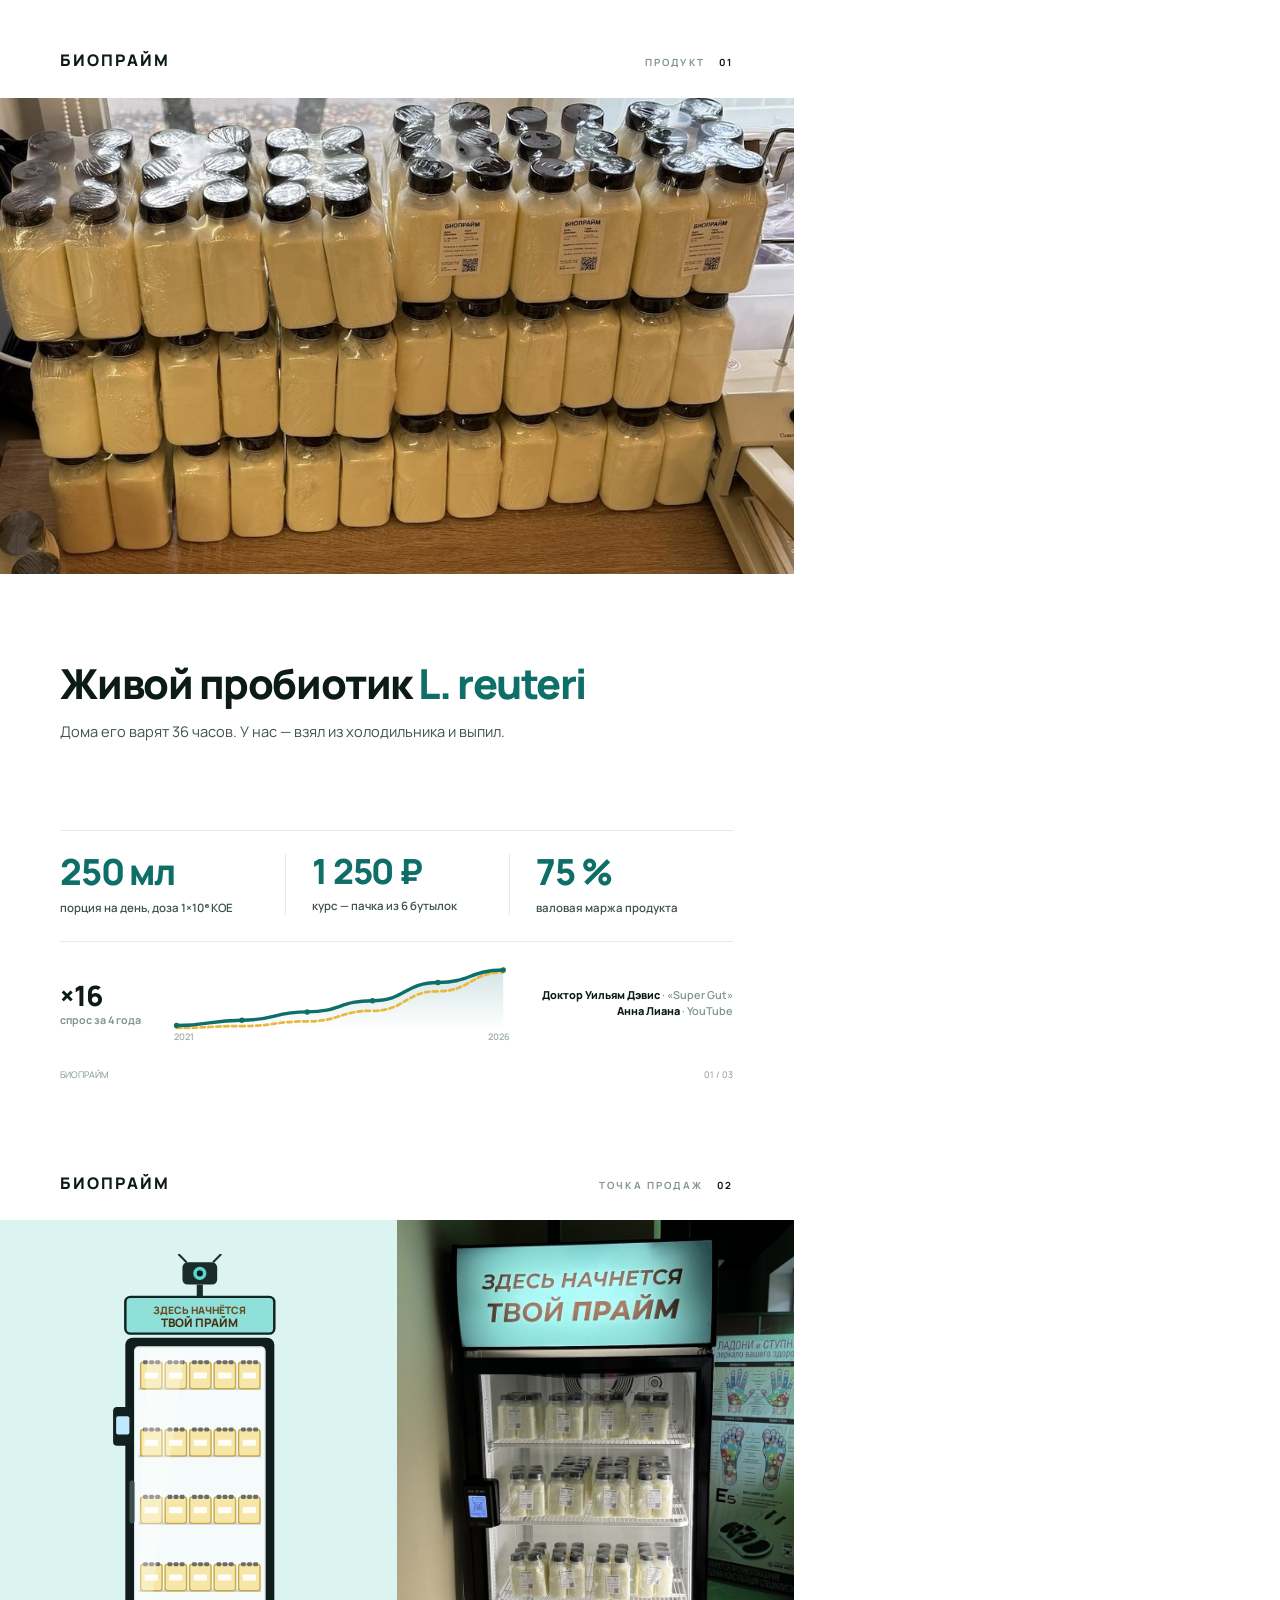
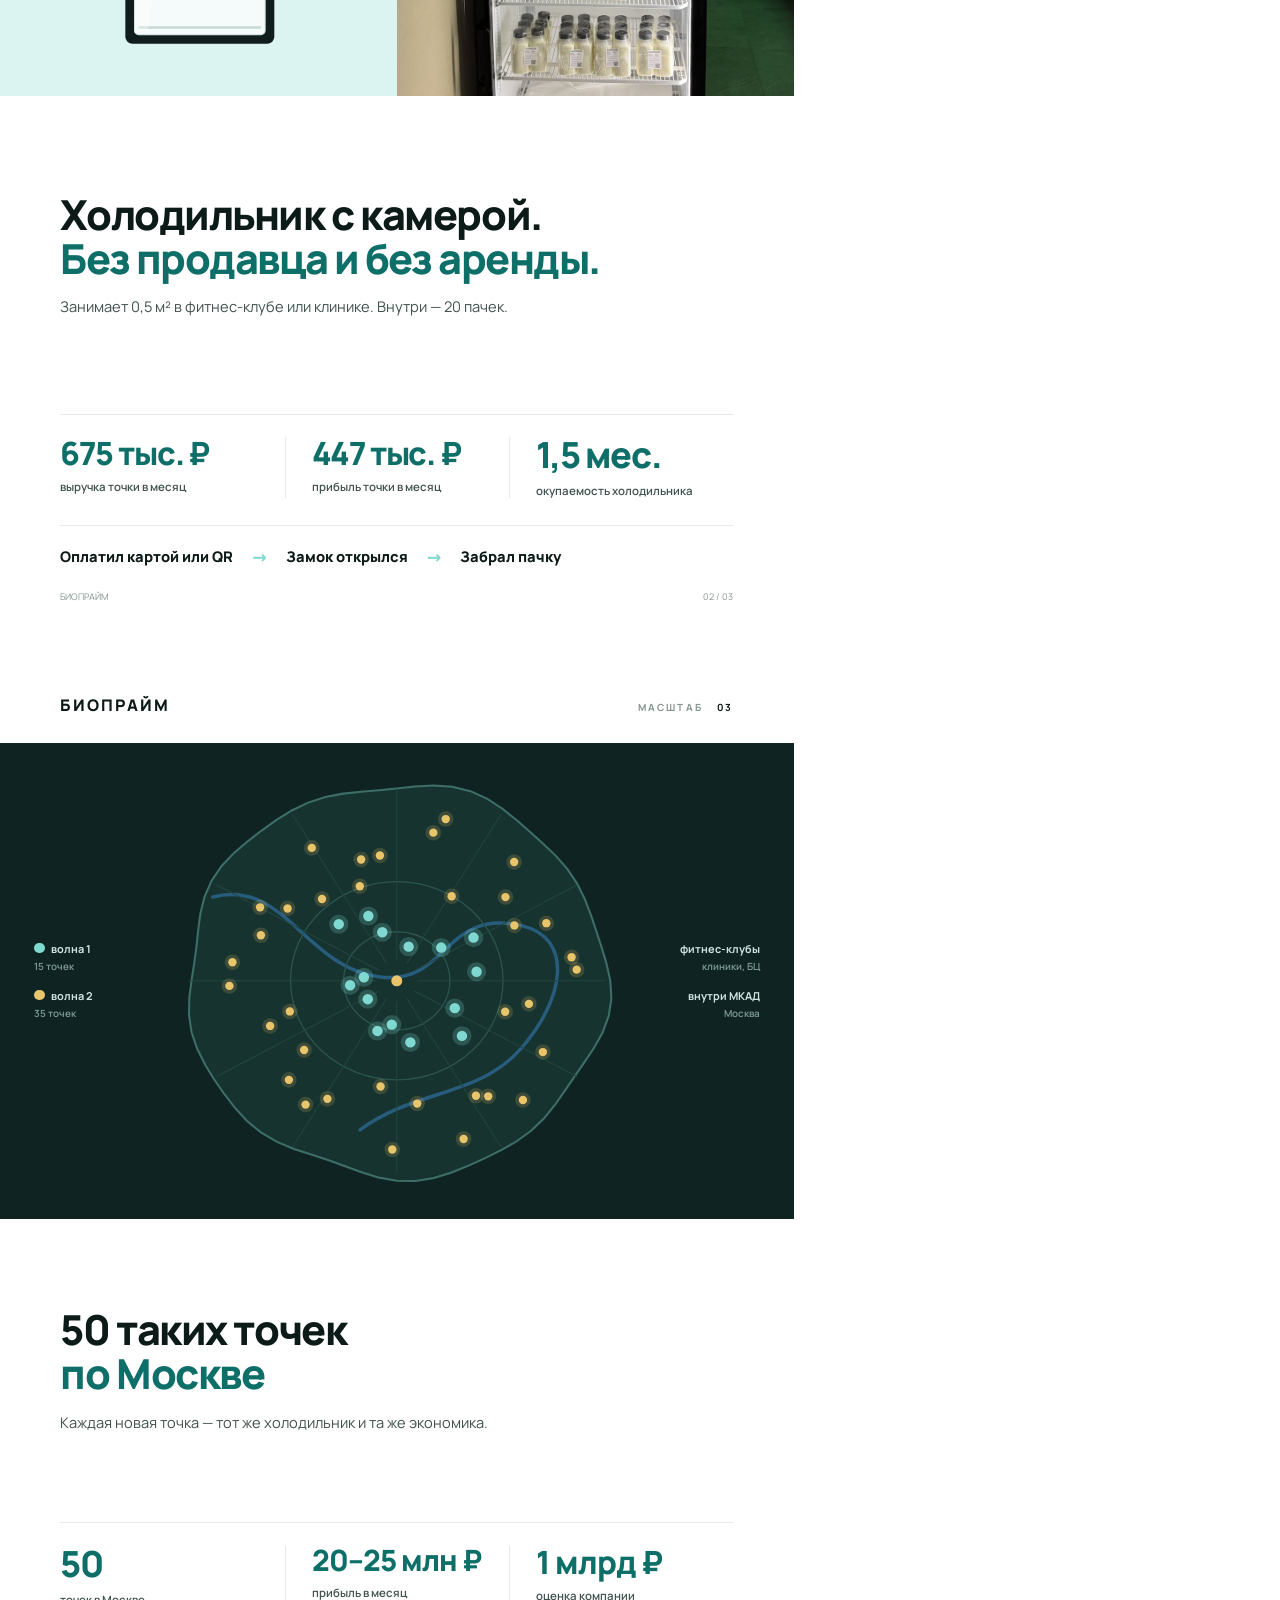
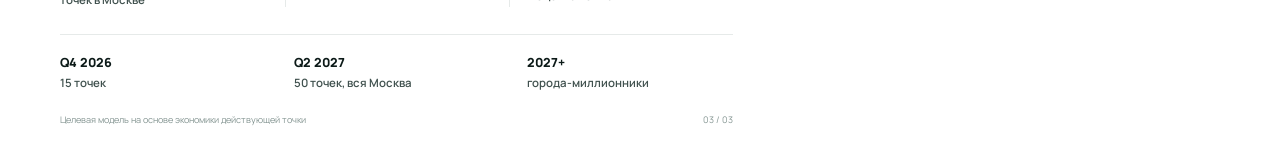
==== commit 84ba3081: "Переверстать презентацию: одно изображение на страницу Вместо плитки из фотографий — крупный кадр во" ====
--- a/presentation/bioprime.html
+++ b/presentation/bioprime.html
@@ -3,121 +3,108 @@
 <title>БИОПРАЙМ — презентация</title>
 <link rel="stylesheet" href="fonts/manrope.css">
 <style>
-:root{--ink:#0C1A18;--ink2:#2C3E3B;--mut:#6E817D;--mint:#7FD9D1;--mint-l:#D8F4F1;
-  --mint-d:#0E6F68;--gold:#E8C46A;--line:#E3E7E5;--panel:#F5F7F6;--dark:#0F2422}
+:root{--ink:#0C1A18;--ink2:#41524F;--mut:#8394910;--mut:#839491;--mint:#7FD9D1;
+  --mint-l:#DCF4F1;--mint-d:#0E6F68;--gold:#E8C46A;--line:#E6EAE9;--dark:#0F2422}
 *{box-sizing:border-box;margin:0;padding:0}
 @page{size:A4 portrait;margin:0}
 html,body{font-family:'Manrope','DejaVu Sans',sans-serif;color:var(--ink);
   -webkit-print-color-adjust:exact;print-color-adjust:exact}
-.page{width:210mm;height:297mm;padding:13mm 13mm 9mm;overflow:hidden;background:#fff;
+.page{width:210mm;height:297mm;padding:13mm 16mm 11mm;overflow:hidden;background:#fff;
   page-break-after:always;display:flex;flex-direction:column}
 .page:last-child{page-break-after:auto}
 
-.head{display:flex;align-items:center;justify-content:space-between;padding-bottom:3.4mm;
-  border-bottom:1.6px solid var(--ink);flex:0 0 auto}
-.brand{display:flex;align-items:center;gap:2.6mm}
-.mark{width:8.4mm;height:8.4mm;border-radius:2.4mm;background:var(--mint);display:flex;
-  align-items:center;justify-content:center;font-weight:800;font-size:10.5pt;color:#0B3B37}
-.bname{font-weight:800;font-size:12.6pt;letter-spacing:.09em}
-.btag{font-size:6.6pt;color:var(--mut);letter-spacing:.16em;text-transform:uppercase;margin-top:.4mm}
-.pnum{font-size:7.4pt;letter-spacing:.2em;text-transform:uppercase;color:var(--mut);
-  font-weight:700;text-align:right}
-.pnum b{display:block;font-size:20pt;letter-spacing:0;color:var(--ink);line-height:1}
-
-h1{font-size:29pt;line-height:1.05;font-weight:800;letter-spacing:-.03em;margin-top:7mm;flex:0 0 auto}
+/* шапка */
+.head{display:flex;align-items:baseline;justify-content:space-between;flex:0 0 auto}
+.bname{font-weight:800;font-size:12pt;letter-spacing:.14em}
+.tag{font-size:7.4pt;letter-spacing:.22em;text-transform:uppercase;color:var(--mut);font-weight:700}
+.tag b{color:var(--ink);margin-left:2.6mm}
+
+/* герой — во всю ширину листа */
+.hero{margin:7mm -16mm 0;height:126mm;flex:0 0 auto;overflow:hidden;position:relative;
+  background:#EFEFEF;display:flex}
+.hero img{width:100%;height:100%;object-fit:cover;display:block}
+.hero .half{width:50%;height:100%;overflow:hidden;position:relative}
+.hero .half.tint{background:var(--mint-l);display:flex;align-items:center;justify-content:center;
+  padding:9mm 6mm}
+.hero .half.tint svg{height:100%;width:auto;max-width:100%}
+.hero.map{background:var(--dark);align-items:center;justify-content:center;padding:3mm 10mm}
+.hero.map svg{height:100%;width:auto}
+.hero .side{position:absolute;top:0;bottom:0;display:flex;flex-direction:column;
+  justify-content:center;gap:4mm;font-size:8.2pt;font-weight:700;color:#CFE4E1}
+.hero .side.l{left:9mm}.hero .side.r{right:9mm;text-align:right}
+.hero .side i{width:2.8mm;height:2.8mm;border-radius:99px;display:inline-block;margin-right:1.8mm}
+.hero .side em{font-style:normal;display:block;color:#7E9B97;font-weight:600;font-size:7.4pt;
+  margin-top:.8mm}
+
+.say{flex:1 1 auto;min-height:0;display:flex;flex-direction:column;justify-content:center;
+  padding:6mm 0}
+h1{font-size:31pt;line-height:1.06;font-weight:800;letter-spacing:-.035em}
 h1 em{font-style:normal;color:var(--mint-d)}
-.lede{font-size:11pt;color:var(--ink2);line-height:1.3;margin-top:3.4mm;flex:0 0 auto}
-
-.shot{border-radius:4mm;overflow:hidden;position:relative;background:#eee}
-.shot img{width:100%;height:100%;object-fit:cover;display:block}
-.shot .cap{position:absolute;left:0;right:0;bottom:0;padding:3.4mm;font-size:7.6pt;font-weight:700;
-  color:#fff;background:linear-gradient(transparent,rgba(6,20,18,.85))}
-
-.nums{display:grid;gap:3.4mm;flex:0 0 auto}
-.n3{grid-template-columns:repeat(3,1fr)}
-.num{background:var(--panel);border-radius:3.4mm;padding:5mm 4.5mm}
-.num b{display:block;font-size:25pt;white-space:nowrap;font-weight:800;line-height:1;letter-spacing:-.03em;color:var(--mint-d)}
-.num span{display:block;font-size:8.4pt;color:var(--ink2);margin-top:2.2mm;line-height:1.3;font-weight:600}
-.nums.dark-set .num{background:var(--dark)}
-.nums.dark-set .num b{color:var(--mint)}
-.nums.dark-set .num span{color:#A9C6C2}
-
-/* стр. 1 */
-.photos1{display:grid;grid-template-columns:1fr 1fr;gap:3.4mm;flex:1 1 auto;margin:6mm 0}
-.trend{display:grid;grid-template-columns:auto 1fr auto;gap:5mm;align-items:center;
-  background:var(--panel);border-radius:3.4mm;padding:4mm 5mm;margin-top:3.4mm;flex:0 0 auto}
-.trend .x{font-size:23pt;font-weight:800;line-height:1;color:var(--mint-d);letter-spacing:-.03em}
-.trend .x s{text-decoration:none;display:block;font-size:7.6pt;color:var(--ink2);font-weight:700;
-  margin-top:1.2mm;letter-spacing:0}
+.lede{font-size:11pt;color:var(--ink2);line-height:1.35;margin-top:4.5mm;max-width:150mm}
+
+/* цифры без рамок */
+.stats{display:grid;grid-template-columns:repeat(3,1fr);flex:0 0 auto;
+  border-top:1px solid var(--line);padding-top:6mm}
+.stat{padding-left:7mm;padding-right:3mm;border-left:1px solid var(--line)}
+.stat:first-child{padding-left:0;border-left:none}
+.stat b{display:block;font-size:27pt;font-weight:800;line-height:1;letter-spacing:-.035em;
+  color:var(--mint-d);white-space:nowrap}
+.stat span{display:block;font-size:8.6pt;color:var(--ink2);margin-top:2.6mm;line-height:1.35;
+  font-weight:600}
+
+/* нижняя полоса */
+.strip{margin-top:7mm;padding-top:5mm;border-top:1px solid var(--line);flex:0 0 auto;
+  display:grid;grid-template-columns:auto 1fr auto;gap:8mm;align-items:center}
+.strip .x{font-size:21pt;font-weight:800;line-height:1;color:var(--ink);letter-spacing:-.03em}
+.strip .x s{text-decoration:none;display:block;font-size:8pt;color:var(--mut);font-weight:700;
+  margin-top:1.4mm;letter-spacing:0}
 .ln-w{fill:none;stroke:#0E6F68;stroke-width:3;stroke-linecap:round}
 .ln-r{fill:none;stroke:#E8B93F;stroke-width:2.4;stroke-dasharray:4 3;stroke-linecap:round}
 .pt-w{fill:#0E6F68}.ar{fill:url(#g1)}
-svg text.ax{font-family:'Manrope',sans-serif;font-size:8px;fill:#8C9C99;font-weight:700}
-.who{display:flex;flex-direction:column;gap:1.8mm;text-align:right}
-.who span{font-size:8pt;font-weight:800;white-space:nowrap}
-.who span i{font-style:normal;color:var(--mut);font-weight:600}
-
-/* стр. 2 */
-.photos2{display:grid;grid-template-columns:.92fr 1fr 1fr 1fr;gap:3.4mm;flex:1 1 auto;margin:6mm 0}
-.model{border:1px solid var(--line);border-radius:4mm;padding:4mm 3mm 3.4mm;display:flex;
-  flex-direction:column;align-items:center;justify-content:center;gap:3mm;min-height:0}
-.mcap{font-size:7.6pt;font-weight:700;color:var(--mut);text-align:center;line-height:1.5;flex:0 0 auto}
-.flow{display:grid;grid-template-columns:repeat(3,1fr);gap:3.4mm;flex:0 0 auto;margin-bottom:3.4mm}
-.step{background:var(--mint-l);border-radius:3.4mm;padding:4mm 4.5mm;font-size:10pt;font-weight:800;
-  color:#0B4B46;display:flex;align-items:center;gap:2.6mm}
-.step i{font-style:normal;font-size:8pt;width:5.4mm;height:5.4mm;border-radius:99px;background:#0E6F68;
-  color:#fff;display:flex;align-items:center;justify-content:center;flex:0 0 auto}
-
-/* стр. 3 */
-.mapcard{background:var(--dark);border-radius:4mm;padding:5mm;display:flex;flex-direction:column;
-  flex:1 1 auto;min-height:0;margin:5mm 0}
+svg text.ax{font-family:'Manrope',sans-serif;font-size:8px;fill:#A8B5B2;font-weight:700}
+.who{text-align:right;font-size:8.2pt;font-weight:800;line-height:1.5;white-space:nowrap}
+.who i{font-style:normal;color:var(--mut);font-weight:600}
+.steps{margin-top:7mm;padding-top:5mm;border-top:1px solid var(--line);flex:0 0 auto;
+  display:flex;align-items:center;gap:5mm;font-size:11pt;font-weight:800}
+.steps s{text-decoration:none;color:var(--mint);font-size:13pt}
+.tl{margin-top:7mm;padding-top:5mm;border-top:1px solid var(--line);flex:0 0 auto;
+  display:grid;grid-template-columns:repeat(3,1fr);gap:7mm;font-size:8.6pt;font-weight:600;
+  color:var(--ink2)}
+.tl b{display:block;font-size:9.4pt;font-weight:800;color:var(--ink);margin-bottom:1.2mm}
+.foot{margin-top:6mm;font-size:6.8pt;color:var(--mut);display:flex;justify-content:space-between;
+  flex:0 0 auto}
+
+/* карта */
 .mk-fill{fill:#16332F}.mk-ring{fill:none;stroke:#3E6E68;stroke-width:2}
 .ttk,.sad{fill:none;stroke:#2C544F;stroke-width:1.3}
 .radial{stroke:#22453F;stroke-width:1}
-.river{fill:none;stroke:#2E6E9E;stroke-width:3.4;stroke-linecap:round;opacity:.75}
+.river{fill:none;stroke:#2E6E9E;stroke-width:3.4;stroke-linecap:round;opacity:.7}
 .kremlin{fill:#E8C46A}
 .dot1{fill:#7FD9D1}.dot1-h{fill:#7FD9D1;opacity:.22}
 .dot2{fill:#E8C46A}.dot2-h{fill:#E8C46A;opacity:.18}
-.maplegend{display:flex;justify-content:space-between;align-items:center;font-size:8pt;
-  color:#CDE3E0;font-weight:700}
-.maplegend i{width:2.8mm;height:2.8mm;border-radius:99px;display:inline-block;margin-right:1.6mm}
-.tl{display:grid;grid-template-columns:repeat(3,1fr);gap:3.4mm;margin-top:3.4mm;flex:0 0 auto}
-.tl .t{border-top:2.6px solid var(--mint);padding-top:2.8mm;font-size:8.6pt;font-weight:700}
-.tl .t b{display:block;font-size:9.4pt;font-weight:800;margin-bottom:.8mm}
-.tl .t.g{border-color:var(--gold)}
-.foot{margin-top:4mm;padding-top:2.8mm;border-top:1px solid var(--line);display:flex;
-  justify-content:space-between;font-size:6.6pt;color:var(--mut);flex:0 0 auto}
 </style></head><body>
 
 <!-- ============ 1 ============ -->
 <section class="page">
-  <div class="head">
-    <div class="brand"><div class="mark">Б</div>
-      <div><div class="bname">БИОПРАЙМ</div><div class="btag">Пробиотик L. reuteri</div></div></div>
-    <div class="pnum">Продукт<b>01</b></div>
-  </div>
-
-  <h1>Живой пробиотик <em>L. reuteri</em></h1>
-  <p class="lede">Дома его варят 36 часов. У нас — взял из холодильника и выпил.</p>
-
-  <div class="photos1">
-    <div class="shot"><img src="assets/p_bottle.jpg" alt="Пачка БИОПРАЙМ" style="object-position:center 56%">
-      <div class="cap">Пачка 6 × 250 мл — курс на неделю</div></div>
-    <div class="shot"><img src="assets/p_batch.jpg" alt="Партия БИОПРАЙМ">
-      <div class="cap">Своё производство</div></div>
-  </div>
-
-  <div class="nums n3">
-    <div class="num"><b>250 мл</b><span>порция на день,<br>доза 1×10⁶ КОЕ</span></div>
-    <div class="num"><b style="font-size:23pt">1 250 ₽</b><span>курс — пачка<br>из 6 бутылок</span></div>
-    <div class="num"><b>75 %</b><span>валовая маржа<br>продукта</span></div>
-  </div>
-
-  <div class="trend">
+  <div class="head"><div class="bname">БИОПРАЙМ</div>
+    <div class="tag">Продукт <b>01</b></div></div>
+
+  <div class="hero"><img src="assets/p_hero_packs.jpg" alt="Партия БИОПРАЙМ"></div>
+
+  <div class="say"><h1>Живой пробиотик <em>L. reuteri</em></h1>
+    <p class="lede">Дома его варят 36 часов. У нас — взял из холодильника и выпил.</p></div>
+
+  <div class="stats">
+    <div class="stat"><b>250 мл</b><span>порция на день, доза 1×10⁶ КОЕ</span></div>
+    <div class="stat"><b style="font-size:26pt">1 250 ₽</b><span>курс — пачка из 6 бутылок</span></div>
+    <div class="stat"><b>75 %</b><span>валовая маржа продукта</span></div>
+  </div>
+
+  <div class="strip">
     <div class="x">×16<s>спрос за 4 года</s></div>
     <svg viewBox="0 0 300 74" style="width:100%;height:auto">
       <defs><linearGradient id="g1" x1="0" y1="0" x2="0" y2="1">
-        <stop offset="0" stop-color="#0E6F68" stop-opacity=".2"/>
+        <stop offset="0" stop-color="#0E6F68" stop-opacity=".18"/>
         <stop offset="1" stop-color="#0E6F68" stop-opacity="0"/></linearGradient></defs>
       <path class="ar" d="M 4.0 56.9 C 32.8 56.9 32.8 52.2 61.6 52.2 C 90.4 52.2 90.4 44.9 119.2 44.9 C 148.0 44.9 148.0 35.0 176.8 35.0 C 205.6 35.0 205.6 18.9 234.4 18.9 C 263.2 18.9 263.2 8.0 292.0 8.0 L 292.0 60.0 L 4.0 60.0 Z"/><path class="ln-r" d="M 4.0 59.0 C 32.8 59.0 32.8 57.4 61.6 57.4 C 90.4 57.4 90.4 53.2 119.2 53.2 C 148.0 53.2 148.0 43.9 176.8 43.9 C 205.6 43.9 205.6 26.7 234.4 26.7 C 263.2 26.7 263.2 10.1 292.0 10.1"/><path class="ln-w" d="M 4.0 56.9 C 32.8 56.9 32.8 52.2 61.6 52.2 C 90.4 52.2 90.4 44.9 119.2 44.9 C 148.0 44.9 148.0 35.0 176.8 35.0 C 205.6 35.0 205.6 18.9 234.4 18.9 C 263.2 18.9 263.2 8.0 292.0 8.0"/><circle class="pt-w" cx="4.0" cy="56.9" r="2.4"/>
 <circle class="pt-w" cx="61.6" cy="52.2" r="2.4"/>
@@ -125,11 +112,10 @@
 <circle class="pt-w" cx="176.8" cy="35.0" r="2.4"/>
 <circle class="pt-w" cx="234.4" cy="18.9" r="2.4"/>
 <circle class="pt-w" cx="292.0" cy="8.0" r="2.4"/>
-      <text class="ax" x="4" y="70">2021</text>
-      <text class="ax" x="296" y="70" text-anchor="end">2026</text>
+      <text class="ax" x="2" y="70">2021</text>
+      <text class="ax" x="298" y="70" text-anchor="end">2026</text>
     </svg>
-    <div class="who"><span>Доктор Уильям Дэвис <i>· «Super Gut»</i></span>
-      <span>Анна Лиана <i>· YouTube</i></span></div>
+    <div class="who">Доктор Уильям Дэвис <i>· «Super Gut»</i><br>Анна Лиана <i>· YouTube</i></div>
   </div>
 
   <div class="foot"><span>БИОПРАЙМ</span><span>01 / 03</span></div>
@@ -137,17 +123,12 @@
 
 <!-- ============ 2 ============ -->
 <section class="page">
-  <div class="head">
-    <div class="brand"><div class="mark">Б</div>
-      <div><div class="bname">БИОПРАЙМ</div><div class="btag">Пробиотик L. reuteri</div></div></div>
-    <div class="pnum">Точка продаж<b>02</b></div>
-  </div>
-
-  <h1>Холодильник с камерой.<br><em>Без продавца и без аренды.</em></h1>
-
-  <div class="photos2">
-    <div class="model">
-      <svg viewBox="0 0 176 400" style="width:100%;height:100%;max-height:100%" preserveAspectRatio="xMidYMid meet">
+  <div class="head"><div class="bname">БИОПРАЙМ</div>
+    <div class="tag">Точка продаж <b>02</b></div></div>
+
+  <div class="hero">
+    <div class="half tint">
+      <svg viewBox="0 0 176 400" preserveAspectRatio="xMidYMid meet">
         <rect x="72" y="8" width="34" height="22" rx="5" fill="#1B2B29"/>
         <circle cx="89" cy="19" r="6.4" fill="#5BD6CE"/><circle cx="89" cy="19" r="3" fill="#0B1A19"/>
         <rect x="86" y="30" width="6" height="12" fill="#1B2B29"/>
@@ -268,43 +249,35 @@
         <rect x="7" y="159" width="13" height="18" rx="2" fill="#BFE9FF"/>
         <rect x="20" y="222" width="5" height="42" rx="2.5" fill="#3B4F4C"/>
       </svg>
-      <div class="mcap">камера · вывеска<br>оплата картой и QR<br>20 пачек внутри</div>
     </div>
-
-    <div class="shot"><img src="assets/p_fridge_cam.jpg" alt="Точка с камерой"></div>
-    <div class="shot"><img src="assets/p_fridge_full.jpg" alt="Холодильник БИОПРАЙМ"></div>
-    <div class="shot"><img src="assets/p_founder.jpg" alt="Пополнение точки"></div>
-  </div>
-
-  <div class="flow">
-    <div class="step"><i>1</i>Оплатил картой или QR</div>
-    <div class="step"><i>2</i>Замок открылся</div>
-    <div class="step"><i>3</i>Забрал пачку</div>
-  </div>
-
-  <div class="nums n3 dark-set">
-    <div class="num"><b style="font-size:21pt">675 тыс. ₽</b><span>выручка точки<br>в месяц</span></div>
-    <div class="num"><b style="font-size:21pt">447 тыс. ₽</b><span>прибыль точки<br>в месяц</span></div>
-    <div class="num"><b>1,5 мес.</b><span>окупаемость<br>холодильника</span></div>
-  </div>
+    <div class="half"><img src="assets/p_fridge_cam.jpg" alt="Точка БИОПРАЙМ"
+      style="object-position:38% 40%"></div>
+  </div>
+
+  <div class="say"><h1>Холодильник с камерой.<br><em>Без продавца и без аренды.</em></h1>
+    <p class="lede">Занимает 0,5 м² в фитнес-клубе или клинике. Внутри — 20 пачек.</p></div>
+
+  <div class="stats">
+    <div class="stat"><b style="font-size:24pt">675 тыс. ₽</b><span>выручка точки в месяц</span></div>
+    <div class="stat"><b style="font-size:24pt">447 тыс. ₽</b><span>прибыль точки в месяц</span></div>
+    <div class="stat"><b>1,5 мес.</b><span>окупаемость холодильника</span></div>
+  </div>
+
+  <div class="steps"><span>Оплатил картой или QR</span><s>→</s><span>Замок открылся</span>
+    <s>→</s><span>Забрал пачку</span></div>
 
   <div class="foot"><span>БИОПРАЙМ</span><span>02 / 03</span></div>
 </section>
 
 <!-- ============ 3 ============ -->
 <section class="page">
-  <div class="head">
-    <div class="brand"><div class="mark">Б</div>
-      <div><div class="bname">БИОПРАЙМ</div><div class="btag">Пробиотик L. reuteri</div></div></div>
-    <div class="pnum">Масштаб<b>03</b></div>
-  </div>
-
-  <h1>50 таких точек<br><em>по Москве.</em></h1>
-
-  <div class="mapcard">
-    <div style="flex:1 1 auto;min-height:0;display:flex;align-items:center;justify-content:center">
-      <svg viewBox="0 0 500 500" preserveAspectRatio="xMidYMid meet"
-           style="width:100%;height:100%;max-height:100%"><path d="M 459.0 250.0 L 460.1 267.2 L 457.5 284.3 L 451.5 300.6 L 443.0 315.8 L 433.4 330.1 L 423.8 344.0 L 414.4 357.8 L 404.8 371.6 L 394.0 384.9 L 381.5 396.8 L 367.4 407.1 L 352.2 415.8 L 336.4 423.6 L 320.3 430.9 L 303.7 437.7 L 286.3 443.1 L 268.3 446.0 L 250.0 445.8 L 232.0 442.5 L 214.8 437.1 L 198.2 431.0 L 181.9 425.2 L 165.4 419.9 L 148.7 414.4 L 132.3 407.4 L 117.0 398.4 L 103.4 387.3 L 91.6 374.5 L 81.1 360.8 L 71.3 346.6 L 62.3 332.0 L 54.6 316.6 L 49.1 300.4 L 46.6 283.6 L 46.9 266.6 L 49.0 250.0 L 51.6 233.7 L 53.8 217.6 L 55.5 201.2 L 57.7 184.4 L 61.8 167.8 L 68.7 152.0 L 78.6 137.6 L 90.7 124.8 L 104.1 113.4 L 118.0 102.7 L 132.3 92.5 L 147.2 83.3 L 163.2 75.6 L 180.1 70.1 L 197.6 66.8 L 215.2 64.9 L 232.6 63.5 L 250.0 61.8 L 267.8 59.9 L 286.0 58.9 L 304.3 60.1 L 322.1 64.4 L 338.7 71.9 L 353.7 81.8 L 367.5 92.9 L 380.5 104.3 L 393.3 115.8 L 405.7 127.7 L 416.9 140.5 L 426.4 154.6 L 433.9 169.7 L 439.9 185.3 L 445.2 201.0 L 450.4 216.9 L 455.3 233.2 Z" class="mk-fill"/>
+  <div class="head"><div class="bname">БИОПРАЙМ</div>
+    <div class="tag">Масштаб <b>03</b></div></div>
+
+  <div class="hero map">
+    <div class="side l"><span><i style="background:#7FD9D1"></i>волна 1<em>15 точек</em></span>
+      <span><i style="background:#E8C46A"></i>волна 2<em>35 точек</em></span></div>
+    <svg viewBox="28 28 444 444" preserveAspectRatio="xMidYMid meet"><path d="M 459.0 250.0 L 460.1 267.2 L 457.5 284.3 L 451.5 300.6 L 443.0 315.8 L 433.4 330.1 L 423.8 344.0 L 414.4 357.8 L 404.8 371.6 L 394.0 384.9 L 381.5 396.8 L 367.4 407.1 L 352.2 415.8 L 336.4 423.6 L 320.3 430.9 L 303.7 437.7 L 286.3 443.1 L 268.3 446.0 L 250.0 445.8 L 232.0 442.5 L 214.8 437.1 L 198.2 431.0 L 181.9 425.2 L 165.4 419.9 L 148.7 414.4 L 132.3 407.4 L 117.0 398.4 L 103.4 387.3 L 91.6 374.5 L 81.1 360.8 L 71.3 346.6 L 62.3 332.0 L 54.6 316.6 L 49.1 300.4 L 46.6 283.6 L 46.9 266.6 L 49.0 250.0 L 51.6 233.7 L 53.8 217.6 L 55.5 201.2 L 57.7 184.4 L 61.8 167.8 L 68.7 152.0 L 78.6 137.6 L 90.7 124.8 L 104.1 113.4 L 118.0 102.7 L 132.3 92.5 L 147.2 83.3 L 163.2 75.6 L 180.1 70.1 L 197.6 66.8 L 215.2 64.9 L 232.6 63.5 L 250.0 61.8 L 267.8 59.9 L 286.0 58.9 L 304.3 60.1 L 322.1 64.4 L 338.7 71.9 L 353.7 81.8 L 367.5 92.9 L 380.5 104.3 L 393.3 115.8 L 405.7 127.7 L 416.9 140.5 L 426.4 154.6 L 433.9 169.7 L 439.9 185.3 L 445.2 201.0 L 450.4 216.9 L 455.3 233.2 Z" class="mk-fill"/>
 <path d="M 459.0 250.0 L 460.1 267.2 L 457.5 284.3 L 451.5 300.6 L 443.0 315.8 L 433.4 330.1 L 423.8 344.0 L 414.4 357.8 L 404.8 371.6 L 394.0 384.9 L 381.5 396.8 L 367.4 407.1 L 352.2 415.8 L 336.4 423.6 L 320.3 430.9 L 303.7 437.7 L 286.3 443.1 L 268.3 446.0 L 250.0 445.8 L 232.0 442.5 L 214.8 437.1 L 198.2 431.0 L 181.9 425.2 L 165.4 419.9 L 148.7 414.4 L 132.3 407.4 L 117.0 398.4 L 103.4 387.3 L 91.6 374.5 L 81.1 360.8 L 71.3 346.6 L 62.3 332.0 L 54.6 316.6 L 49.1 300.4 L 46.6 283.6 L 46.9 266.6 L 49.0 250.0 L 51.6 233.7 L 53.8 217.6 L 55.5 201.2 L 57.7 184.4 L 61.8 167.8 L 68.7 152.0 L 78.6 137.6 L 90.7 124.8 L 104.1 113.4 L 118.0 102.7 L 132.3 92.5 L 147.2 83.3 L 163.2 75.6 L 180.1 70.1 L 197.6 66.8 L 215.2 64.9 L 232.6 63.5 L 250.0 61.8 L 267.8 59.9 L 286.0 58.9 L 304.3 60.1 L 322.1 64.4 L 338.7 71.9 L 353.7 81.8 L 367.5 92.9 L 380.5 104.3 L 393.3 115.8 L 405.7 127.7 L 416.9 140.5 L 426.4 154.6 L 433.9 169.7 L 439.9 185.3 L 445.2 201.0 L 450.4 216.9 L 455.3 233.2 Z" class="mk-ring"/>
 <path class="river" d="M 70 168 C 140 150 160 236 232 246 C 300 256 296 178 372 196 C 424 208 414 268 372 316 C 330 364 268 356 214 396"/>
 <ellipse cx="250" cy="250" rx="104" ry="97" class="ttk"/>
@@ -371,26 +344,27 @@
 <circle cx="235.8" cy="202.5" r="9.4" class="dot1-h"/><circle cx="235.8" cy="202.5" r="5.1" class="dot1"/>
 <circle cx="261.6" cy="216.6" r="9.4" class="dot1-h"/><circle cx="261.6" cy="216.6" r="5.1" class="dot1"/>
 <circle cx="293.5" cy="217.5" r="9.4" class="dot1-h"/><circle cx="293.5" cy="217.5" r="5.1" class="dot1"/>
-<circle cx="325.1" cy="207.7" r="9.4" class="dot1-h"/><circle cx="325.1" cy="207.7" r="5.1" class="dot1"/></svg></div>
-    <div class="maplegend">
-      <span><i style="background:#7FD9D1"></i>волна 1 — 15 точек</span>
-      <span><i style="background:#E8C46A"></i>волна 2 — 35 точек</span>
-      <span style="color:#fff">фитнес-клубы · клиники · БЦ</span></div>
-  </div>
-
-  <div class="nums n3 dark-set">
-    <div class="num"><b>50</b><span>точек<br>в Москве</span></div>
-    <div class="num"><b style="font-size:19.5pt">20–25 млн ₽</b><span>прибыль<br>в месяц</span></div>
-    <div class="num"><b style="font-size:23pt">1 млрд ₽</b><span>оценка<br>компании</span></div>
+<circle cx="325.1" cy="207.7" r="9.4" class="dot1-h"/><circle cx="325.1" cy="207.7" r="5.1" class="dot1"/></svg>
+    <div class="side r"><span>фитнес-клубы<em>клиники, БЦ</em></span>
+      <span>внутри МКАД<em>Москва</em></span></div>
+  </div>
+
+  <div class="say"><h1>50 таких точек<br><em>по Москве</em></h1>
+    <p class="lede">Каждая новая точка — тот же холодильник и та же экономика.</p></div>
+
+  <div class="stats">
+    <div class="stat"><b>50</b><span>точек в Москве</span></div>
+    <div class="stat"><b style="font-size:22pt">20–25 млн ₽</b><span>прибыль в месяц</span></div>
+    <div class="stat"><b style="font-size:24pt">1 млрд ₽</b><span>оценка компании</span></div>
   </div>
 
   <div class="tl">
-    <div class="t"><b>Q4 2026</b>15 точек</div>
-    <div class="t"><b>Q2 2027</b>50 точек, вся Москва</div>
-    <div class="t g"><b>2027+</b>города-миллионники</div>
-  </div>
-
-  <div class="foot"><span>Финансовые показатели — целевая модель на основе экономики действующей точки</span>
+    <div><b>Q4 2026</b>15 точек</div>
+    <div><b>Q2 2027</b>50 точек, вся Москва</div>
+    <div><b>2027+</b>города-миллионники</div>
+  </div>
+
+  <div class="foot"><span>Целевая модель на основе экономики действующей точки</span>
     <span>03 / 03</span></div>
 </section>
 </body></html>
